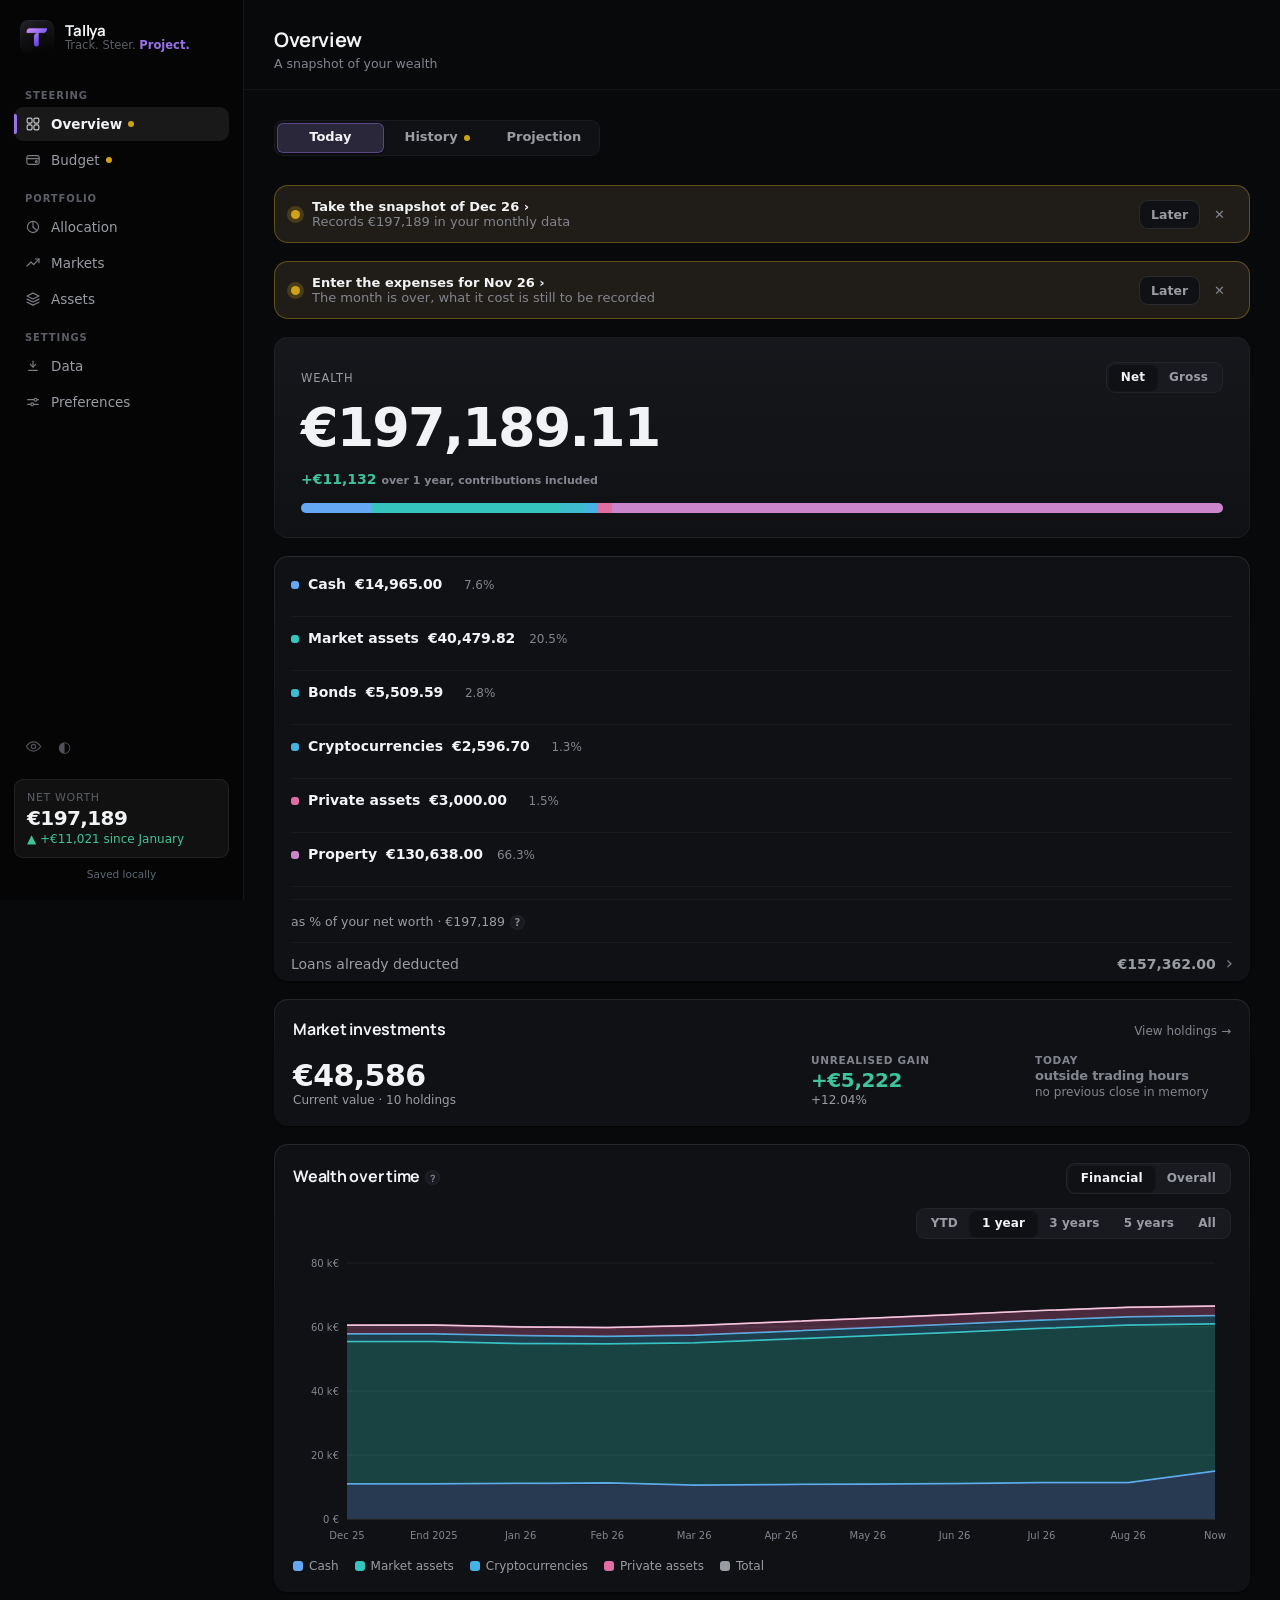
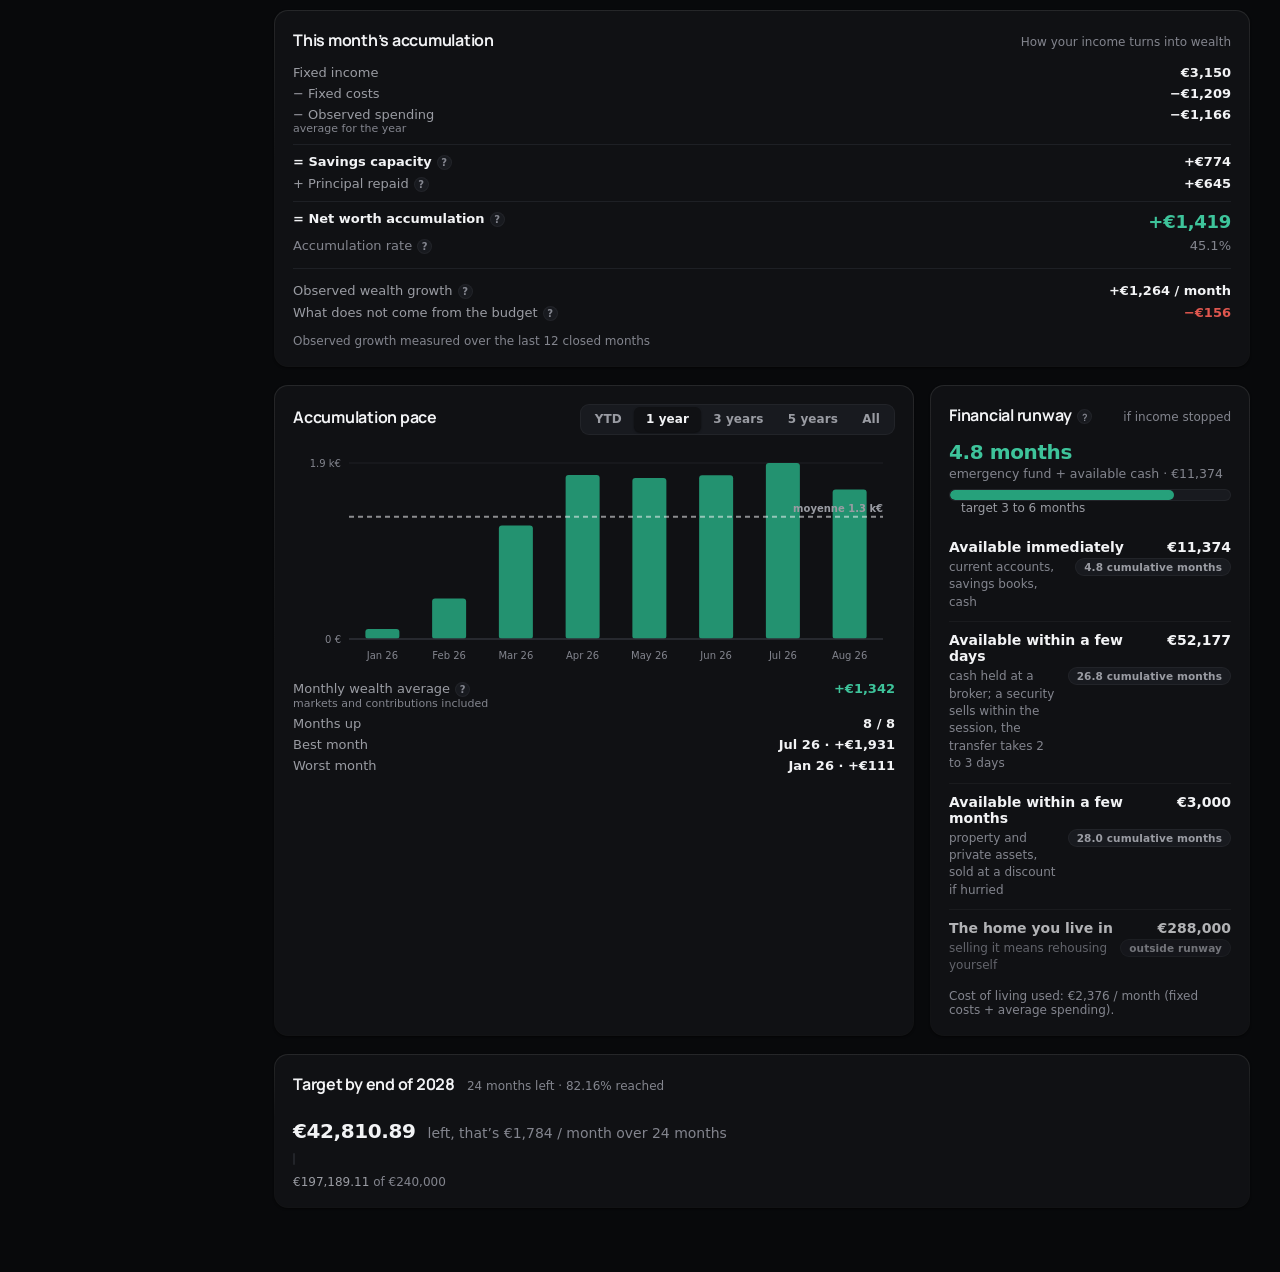
==== index.html @ 874cbebc "An investment page asked the same question twice TWO CARDS FOR ONE SUBJECT. On a shareholding accoun" ====
<!DOCTYPE html>
<html lang="en" data-theme="dark">
<head>
<meta charset="utf-8">
<!-- Pas de `user-scalable=no` : le zoom qui gene sur iOS est le recadrage
     automatique d'un champ sous 16px, qui ne se defait jamais. Il se corrige
     dans la feuille de style. Un pincement volontaire, lui, se defait en
     pincant : l'interdire est l'anti-motif que Safari refuse depuis iOS 10. -->
<meta name="viewport" content="width=device-width, initial-scale=1, viewport-fit=cover">
<meta name="format-detection" content="telephone=no,date=no,address=no">
<title>Tallya</title>
<!-- La description que Google affiche sous le lien. `og:description` ne lui
     suffit pas : les reseaux sociaux lisent l'une, un moteur lit l'autre, et
     sans celle-ci il compose l'extrait avec ce qu'il trouve dans la page — sur
     une application rendue en JavaScript, il ne trouve presque rien. -->
<meta name="description" content="Tallya, a personal wealth dashboard by Pierre-Louis FETET: accounts, markets, allocation, budget and projection. Zero dependencies, no build step, 750+ tests.">
<meta name="author" content="Pierre-Louis FETET">
<meta name="google-site-verification" content="rctWphw3ZS93KFxrhuKJHalCdEqOY7g8SmfAVgTsvcM" />
<script type="application/ld+json">
{
  "@context": "https://schema.org",
  "@type": "SoftwareApplication",
  "name": "Tallya",
  "applicationCategory": "FinanceApplication",
  "operatingSystem": "Web",
  "url": "https://tallya-demo.pages.dev/",
  "description": "A personal wealth dashboard: accounts, markets, allocation, budget and projection.",
  "license": "https://www.gnu.org/licenses/agpl-3.0.html",
  "author": {
    "@type": "Person",
    "name": "Pierre-Louis FETET",
    "url": "https://github.com/pierrelouis-fetet"
  },
  "offers": { "@type": "Offer", "price": "0", "priceCurrency": "EUR" }
}
</script>
<meta property="og:type" content="website">
<meta property="og:title" content="Tallya, a personal wealth dashboard">
<meta property="og:description" content="Accounts, markets, allocation, budget, projection. Zero dependencies, no build step, 750+ tests. Live demo with fictional data.">
<meta property="og:url" content="https://tallya-demo.pages.dev/">
<meta property="og:image" content="https://tallya-demo.pages.dev/docs/desktop-overview.png">
<meta name="twitter:card" content="summary_large_image">
<meta name="mobile-web-app-capable" content="yes">
<meta name="apple-mobile-web-app-capable" content="yes">
<meta name="apple-mobile-web-app-status-bar-style" content="black-translucent">
<meta name="apple-mobile-web-app-title" content="Tallya">
<meta name="theme-color" media="(prefers-color-scheme: light)" content="#f7f9fb">
<meta name="theme-color" media="(prefers-color-scheme: dark)" content="#0e1116">
<meta name="theme-color" content="#0e1116">
<link rel="manifest" href="/manifest.webmanifest">
<link rel="apple-touch-icon" href="/apple-touch-icon.png?v=2026-09-18b-demo">
<!-- Prechargement de la police des titres : sans lui, le navigateur ne la
     decouvre qu'apres analyse de styles.css et le nom bascule sous les yeux.
     `crossorigin` est obligatoire meme en meme origine — une police se
     recupere toujours en mode CORS. Aucune balise de version ici : cet URL
     doit coincider a l'octet pres avec l'url() de l'@font-face, sinon le
     fichier est telecharge deux fois. -->
<link rel="preload" href="assets/manrope-latin.woff2" as="font" type="font/woff2" crossorigin>
<link rel="stylesheet" href="assets/styles.css?v=2026-09-18b-demo">
<link rel="icon" href="/icon-192.png?v=2026-09-18b-demo" type="image/png">
</head>
<body>

<div class="lancement" id="lancement" aria-hidden="true">
  <div class="lancement-marque">
    <img src="/icon-192.png?v=2026-09-18b-demo" alt="" width="72" height="72">
    <span>Tallya</span>

    <em class="lancement-slogan"><span data-i18n="Suivre. Arbitrer.">Track. Steer.</span> <b data-i18n="Projeter.">Project.</b></em>
  </div>
</div>

<aside class="sidebar">
  <button class="burger" id="burger" type="button" aria-label="Ouvrir le menu"
          aria-expanded="false" aria-controls="nav"><span></span></button>

  <button class="retour" id="btnRetour" type="button" hidden aria-label="Retour">
    <svg viewBox="0 0 24 24" aria-hidden="true"><polyline points="14.5,5.5 8,12 14.5,18.5"/></svg>
  </button>

  <a class="brand" href="#/overview" title="Retour à la vue d'ensemble">
    <img class="brand-mark" src="/icon-192.png?v=2026-09-18b-demo" alt="" width="34" height="34">
    <div class="brand-text">
      <strong>Tallya</strong>
      
      <span class="brand-sous"><span data-i18n="Suivre. Arbitrer.">Track. Steer.</span> <b data-i18n="Projeter.">Project.</b></span>
      <span class="brand-vue" id="brandView"></span>
    </div>
  </a>

  <div class="entete-actions">
    
    <button class="btn-rond btn-oeil-entete" id="btnMasqueEntete" type="button"
            data-action="toggle-masque" aria-pressed="false"
            aria-label="Masquer les montants" title="Masquer les montants (touche h)">
      <svg viewBox="0 0 24 24" aria-hidden="true" focusable="false">
        <path class="o-contour" d="M1.9 12S5.9 5.6 12 5.6 22.1 12 22.1 12 18.1 18.4 12 18.4 1.9 12 1.9 12Z"/>
        <circle class="o-pupille" cx="12" cy="12" r="3"/>
        <line class="o-barre" x1="4.5" y1="19.5" x2="19.5" y2="4.5"/>
      </svg>
    </button>
    <button class="btn-rond" id="btnCloche" type="button" data-action="notifications"
            aria-label="Ce qui demande ton attention">
      <svg viewBox="0 0 24 24" aria-hidden="true"><path d="M12 4.2a5.4 5.4 0 0 0-5.4 5.4c0 4-1.6 5.2-1.6 5.2h14s-1.6-1.2-1.6-5.2A5.4 5.4 0 0 0 12 4.2Z"/><path d="M10.2 18.1a2 2 0 0 0 3.6 0"/></svg>
      <i class="pastille-ronde" id="pastilleCloche" hidden></i>
    </button>
    <button class="btn-rond" id="btnProfil" type="button" aria-expanded="false" aria-controls="nav"
            aria-label="Ouvrir le menu">
      <svg viewBox="0 0 24 24" aria-hidden="true"><circle cx="12" cy="9.2" r="3.4"/><path d="M5.4 19.2a6.8 6.8 0 0 1 13.2 0"/></svg>
    </button>

    <!-- Le panneau des notifications vit ici et non dans `#view`, qui se reecrit a
     chaque rendu : il serait ferme par le premier changement de page. -->
    <div class="popover-notifs" id="panneauNotifs" hidden role="dialog"
         aria-label="Ce qui demande ton attention"></div>
  </div>

  <nav class="nav" id="nav">
    
    <div class="nav-tete">
      <img class="brand-mark" src="/icon-192.png?v=2026-09-18b-demo" alt="" width="38" height="38">
      <div class="nav-tete-txt">
        <span class="sb-label" data-i18n="nav.networth">Net worth</span>
        <strong id="navNetWorth" class="val-masquable" role="button" tabindex="0"
                data-action="toggle-masque" title="Masquer les montants"></strong>
        <span class="sb-delta" id="navDelta"></span>
      </div>
    </div>

    
    <span class="nav-groupe" data-i18n="nav.group.tracking">Steering</span>
    <a href="#/overview"   data-view="overview"><svg class="ic" viewBox="0 0 24 24" aria-hidden="true"><rect x="3.2" y="3.2" width="7.4" height="7.4" rx="2"/><rect x="13.4" y="3.2" width="7.4" height="7.4" rx="2"/><rect x="3.2" y="13.4" width="7.4" height="7.4" rx="2"/><rect x="13.4" y="13.4" width="7.4" height="7.4" rx="2"/></svg><span data-i18n="nav.overview">Overview</span><span class="badge" id="badgeOverview" hidden>✎</span></a>
    <a href="#/budget"     data-view="budget"><svg class="ic" viewBox="0 0 24 24" aria-hidden="true"><rect x="2.8" y="5.5" width="18.4" height="13" rx="2.6"/><path d="M2.8 10h18.4"/><circle cx="17" cy="14.2" r="1.4"/></svg><span data-i18n="nav.budget">Budget</span><span class="badge" id="badgeBudget" hidden>✎</span></a>

    
    <span class="nav-groupe" data-i18n="nav.group.portfolio">Portfolio</span>
    <a href="#/allocation" data-view="allocation"><svg class="ic" viewBox="0 0 24 24" aria-hidden="true"><circle cx="12" cy="12" r="8.4"/><path d="M12 12V3.6"/><path d="M12 12l6.2 5.6"/></svg><span data-i18n="nav.allocation">Allocation</span></a>
    <a href="#/positions"  data-view="positions"><svg class="ic" viewBox="0 0 24 24" aria-hidden="true"><polyline points="3,16.5 9,10.5 13,14.5 21,6"/><polyline points="15.5,6 21,6 21,11.5"/></svg><span data-i18n="nav.positions">Markets</span></a>
    <a href="#/accounts"   data-view="accounts"><svg class="ic" viewBox="0 0 24 24" aria-hidden="true"><path d="M12 3.2 21 7.6l-9 4.4-9-4.4Z"/><path d="M3 12.2l9 4.4 9-4.4"/><path d="M3 16.8l9 4.4 9-4.4"/></svg><span data-i18n="nav.accounts">Assets</span></a>

    <span class="nav-groupe" data-i18n="nav.group.settings">Settings</span>
    <a href="#/data"       data-view="data"><svg class="ic" viewBox="0 0 24 24" aria-hidden="true"><path d="M12 4.5v9"/><polyline points="8,9.5 12,13.5 16,9.5"/><path d="M5.5 18.5h13"/></svg><span data-i18n="nav.data">Data</span></a>
    <a href="#/settings"   data-view="settings"><svg class="ic" viewBox="0 0 24 24" aria-hidden="true"><path d="M4 8.5h9.2"/><path d="M18.4 8.5H20"/><circle cx="15.8" cy="8.5" r="2.1"/><path d="M4 15.5h4.2"/><path d="M13.4 15.5H20"/><circle cx="10.8" cy="15.5" r="2.1"/></svg><span data-i18n="nav.settings">Preferences</span></a>

    <div class="nav-outils">
      <button class="btn-oeil" id="btnMasque" type="button" data-action="toggle-masque"
              title="Masquer les montants" aria-pressed="false" aria-label="Masquer les montants">
        <svg viewBox="0 0 24 24" aria-hidden="true" focusable="false">
          <path class="o-contour" d="M1.9 12S5.9 5.6 12 5.6 22.1 12 22.1 12 18.1 18.4 12 18.4 1.9 12 1.9 12Z"/>
          <circle class="o-pupille" cx="12" cy="12" r="3"/>
          <line class="o-barre" x1="4.5" y1="19.5" x2="19.5" y2="4.5"/>
        </svg>
      </button>
      <button class="btn-oeil" id="themeToggle" type="button" title="Basculer clair / sombre"
              aria-label="Basculer le thème clair ou sombre"><span class="ic">◐</span></button>
    </div>
  </nav>

  <div class="sidebar-foot">
    <div class="sb-net">
      <span class="sb-label" data-i18n="nav.networth">Net worth</span>
      <strong id="sbNetWorth" class="val-masquable" role="button" tabindex="0"
              data-action="toggle-masque" title="Masquer les montants (touche h)"></strong>
      <span class="sb-delta" id="sbDelta"></span>
    </div>
    <span class="saved" id="savedFlag" data-i18n="Sauvegardé localement">Saved locally</span>
  </div>
</aside>

<main class="main">
  <header class="topbar">
    <div>
      <h1 id="viewTitle">Aperçu</h1>
      <p class="sub" id="viewSub">Photo instantanée de ton patrimoine</p>
    </div>
  </header>

  <div id="view" class="view"></div>
</main>

<div class="nav-backdrop" id="navBackdrop" hidden></div>

<nav class="tabbar" id="tabbar" aria-label="Navigation principale">
  <a href="#/overview" data-view="overview">
    <svg viewBox="0 0 24 24" aria-hidden="true"><rect x="3.2" y="3.2" width="7.4" height="7.4" rx="2"/><rect x="13.4" y="3.2" width="7.4" height="7.4" rx="2"/><rect x="3.2" y="13.4" width="7.4" height="7.4" rx="2"/><rect x="13.4" y="13.4" width="7.4" height="7.4" rx="2"/></svg>
    <span data-i18n="Aperçu">Overview</span>
    <i class="tab-pastille" id="tabBadgeOverview" hidden></i>
  </a>
  <a href="#/budget" data-view="budget">
    <svg viewBox="0 0 24 24" aria-hidden="true"><rect x="2.8" y="5.5" width="18.4" height="13" rx="2.6"/><path d="M2.8 10h18.4"/><circle cx="17" cy="14.2" r="1.4"/></svg>
    <span data-i18n="nav.budget">Budget</span>
    <i class="tab-pastille" id="tabBadgeBudget" hidden></i>
  </a>
  <a href="#/allocation" data-view="allocation">
    <svg viewBox="0 0 24 24" aria-hidden="true"><circle cx="12" cy="12" r="8.4"/><path d="M12 12V3.6"/><path d="M12 12l6.2 5.6"/></svg>
    <span data-i18n="nav.allocation">Allocation</span>
  </a>
  <a href="#/positions" data-view="positions">
    <svg viewBox="0 0 24 24" aria-hidden="true"><polyline points="3,16.5 9,10.5 13,14.5 21,6"/><polyline points="15.5,6 21,6 21,11.5"/></svg>
    <span data-i18n="nav.positions">Markets</span>
  </a>
  
  <a href="#/accounts" data-view="accounts">
    <svg viewBox="0 0 24 24" aria-hidden="true"><path d="M12 3.2 21 7.6l-9 4.4-9-4.4Z"/><path d="M3 12.2l9 4.4 9-4.4"/><path d="M3 16.8l9 4.4 9-4.4"/></svg>
    <span data-i18n="nav.accounts">Assets</span>
  </a>
</nav>

<div class="modal" id="modal" hidden role="dialog" aria-modal="true" aria-labelledby="modalTitle">
  <div class="modal-panel">
    <header class="modal-head">
      <div>
        <h2 id="modalTitle"></h2>
        <p class="modal-sub" id="modalSub"></p>
      </div>
      <button class="btn icon" id="modalClose" type="button" aria-label="Fermer">✕</button>
    </header>
    <div class="modal-body" id="modalBody"></div>
    <footer class="modal-foot" id="modalFoot"></footer>
  </div>
</div>
<div class="modal" id="confirm" hidden role="alertdialog" aria-modal="true" aria-labelledby="confirmTitle">
  <div class="modal-panel confirm-panel">
    <header class="modal-head"><h2 id="confirmTitle"></h2></header>
    <div class="modal-body"><p id="confirmMsg"></p></div>
    <footer class="modal-foot">
      <button class="btn ghost" id="confirmNo" type="button">Annuler</button>
      <button class="btn" id="confirmYes" type="button">Confirmer</button>
    </footer>
  </div>
</div>

<div class="toast" id="toast" hidden></div>

<script src="assets/i18n.js?v=2026-09-18b-demo"></script>
<script src="assets/seed-budget.js?v=2026-09-18b-demo"></script>
<script src="assets/seed.js?v=2026-09-18b-demo"></script>
<script src="assets/store.js?v=2026-09-18b-demo"></script>
<script src="assets/charts.js?v=2026-09-18b-demo"></script>
<script src="assets/xlsx.js?v=2026-09-18b-demo"></script>
<script src="assets/quotes.js?v=2026-09-18b-demo"></script>
<script src="assets/cloudsync.js?v=2026-09-18b-demo"></script>
<script src="assets/app.js?v=2026-09-18b-demo"></script>
</body>
</html>
---- assets/styles.css ----
/* ---------------------------------------------------------------
   Manrope, et elle seule pour les titres.

   Une police d'affichage donne un visage a l'application la ou on la
   regarde longtemps : le titre de page, le titre d'une carte, le nom
   sur l'ecran de lancement. Elle ne descend jamais sur les chiffres.
   Ce n'est pas une preference : toute la feuille repose sur
   `tabular-nums` pour que les colonnes de montants s'alignent, et une
   police d'affichage qui n'embarque pas de chiffres tabulaires ferait
   danser la largeur d'un total a chaque frappe. Les montants gardent
   donc la police du systeme, declaree sur `body`.

   Auto-hebergee, sous-ensemble latin, 24,3 Ko. Le fichier vient de
   Google Fonts mais n'est pas servi par lui : un `@import` vers
   fonts.googleapis.com annoncerait chaque visite du tableau de bord a
   un tiers, et l'application est fermee par defaut.

   Le sous-ensemble latin porte U+0000-00FF (tous les accents francais
   et les guillemets obliques), U+2000-206F (l'apostrophe typographique)
   et U+20AC (l'euro). Un glyphe absent, comme le ⤒ des releves, tombe
   sur la police du systeme, caractere par caractere : rien ne casse.

   Aucun `?v=` sur ce fichier, volontairement. Le lien de prechargement
   d'`index.html` et l'`url()` ci-dessous doivent coincider a l'octet
   pres, sinon le navigateur telecharge la police deux fois. Une police
   ne change pas : le jour ou elle changerait, elle changerait de nom.
   --------------------------------------------------------------- */
@font-face {
  font-family: 'Manrope';
  font-style: normal;
  font-weight: 500 800;
  /* `swap` et non `optional` : avec le prechargement, la police est la
     avant le premier rendu dans la quasi-totalite des cas. `optional`
     laisserait le navigateur l'ignorer purement et simplement sur une
     connexion lente, et le titre resterait en police systeme toute la
     session — une identite qui n'apparait qu'une fois sur deux n'en
     est pas une. */
  font-display: swap;
  src: url(manrope-latin.woff2) format('woff2');
  unicode-range: U+0000-00FF, U+0131, U+0152-0153, U+02BB-02BC, U+02C6,
                 U+02DA, U+02DC, U+0304, U+0308, U+0329, U+2000-206F,
                 U+20AC, U+2122, U+2191, U+2193, U+2212, U+2215, U+FEFF,
                 U+FFFD;
}

:root {
  color-scheme: light;
  --surface-1: #ffffff;
  --surface-2: #f1f4f8;
  --page: #f7f9fb;
  --sidebar: #ffffff;
  --sidebar-ink: #0d1117;
  --sidebar-muted: #55606e;
  --sidebar-faible: #8a94a3;
  --sidebar-hover: rgba(13, 17, 23, .05);
  --sidebar-active: rgba(13, 17, 23, .08);
  --sidebar-border: rgba(13, 17, 23, .10);
  --text-primary: #0d1117;
  --text-secondary: #4d5866;
  /* Le troisieme gris porte le texte le plus petit de l'application : intitules
     de colonnes a 11 px, bulles d'aide a 12, etiquettes de tuiles a 10,5. Il
     doit donc franchir 4,5:1 sur les trois fonds, et non seulement sur la page.
     #7b8794 donnait 3,66:1 sur une carte blanche et 3,32 sur `--surface-2` :
     sous le seuil la ou les caracteres sont les plus fins. #66707d rend 5,03,
     4,76 et 4,56, et garde un ecart net avec `--text-secondary`, a 7,23. */
  --muted: #66707d;
  --grid: #e4e9ef;
  --axis: #c3ccd6;
  --border: rgba(13, 17, 23, .09);
  --border-strong: rgba(13, 17, 23, .18);

  --series-1: #2173c6;
  --series-2: #048681;
  --series-3: #b8417e;
  --series-4: #9a539d;
  --series-5: #017ca7;
  --series-6: #818643;
  --series-7: #028293;
  --series-8: #55873b;
  --series-9: #505ea8;
  --series-10: #4a6d8c;
  --series-11: #5f8722;
  --series-12: #6b6976;

  --good: #0a8f5f;
  --good-text: #06724c;
  --warning: #b07d00;
  /* L'orange sert de texte, et pas seulement d'aplat : les ecarts au budget
     s'ecrivent avec, a 12 et 13 px. #c25f2b ne rendait que 4,23:1 sur blanc et
     3,83 sur `--surface-2`, sous le seuil aux deux endroits ou il s'affiche.
     #ab5022 rend 5,38, 5,10 et 4,88, et reste un orange : il ne glisse pas vers
     le rouge, qui a son propre sens dans cette application. */
  --serious: #ab5022;
  --critical: #cf3a3a;

  /* La zone de gestes du telephone, nommee une fois et declaree ici, hors de
     toute requete media : une variable definie sous un point de rupture ne
     vaudrait rien pour les regles qui vivent sous un autre.

     C'est `env(safe-area-inset-bottom)` : 34 px sur un iPhone a barre de gestes,
     zero partout ailleurs. Passer par une variable plutot que d'appeler `env()`
     a chaque endroit sert a la verifier. `env()` ne se simule pas dans un
     navigateur de bureau ; une variable se force le temps d'un controle, et la
     geometrie de l'iPhone devient mesurable sans iPhone. */
  --zone-geste: env(safe-area-inset-bottom, 0px);

  /* Les deux bandes qui restent en place quand on defile, sur telephone : la
     barre du haut, puis les sous-onglets quand la page en a.

     Un collant qui se pose sous un autre a besoin de connaitre sa hauteur. Elle
     ne se devine pas, donc elle se declare : `--h-sous-onglets` commande la
     hauteur de la barre autant que le decalage du bandeau, et les deux ne
     peuvent plus se desaccorder. */
  --h-barre-dessin: 54px;
  --h-barre: calc(var(--h-barre-dessin) + env(safe-area-inset-top, 0px));
  --h-sous-onglets: 53px;

  /* Une troisieme variable a vecu ici, `--h-colle`, qui portait la hauteur
     reellement clouee en haut selon que la barre etait la ou retiree. Les collants
     s'y accrochaient par leur `top`. Elle est partie avec ce mecanisme : animer le
     `top` d'un element collant fait recalculer sa contrainte de collage a chaque
     image, et le mouvement accrochait. Le collage est desormais fixe et c'est une
     translation qui deplace ces bandes, donc plus rien a faire varier. */

  /* L'accent de l'interface : le violet du logo. Tout ce qui dit « actif,
     survole, selectionne » le porte — le repere du menu, l'onglet courant, la
     pastille de plage retenue, les anneaux de focus, la selection de texte.

     Il ne rejoint pas les series de donnees, et c'est le point : `--series-1`
     peignait a la fois les liquidites et chaque etat actif de l'application.
     Une couleur qui sert de marque et de classe d'actif ne veut plus rien dire,
     et l'interface entiere prenait l'air d'un gabarit dont l'accent est le bleu
     le plus consensuel qui existe, pendant que la marque etait violette. */
  --accent: #6d3fc4;

  /* Le degrade du budget, defini une fois. La jauge de l'accueil le portait en
     dur dans son CSS pendant que les barres par categorie tiraient sur un
     jaune sans rapport : deux ecrans du meme sujet, deux couleurs. Les deux le
     lisent ici, donc ils ne peuvent plus diverger.

     Une seule declaration suffit pour les deux themes : un `var()` dans une
     variable se resout chez qui l'utilise, donc `--series-1` y prend la teinte
     du theme actif. */
  --degrade-budget: linear-gradient(90deg, var(--series-1), var(--series-3));

  --radius: 14px;        /* cartes, fenetres, tuiles */
  --radius-sm: 9px;      /* boutons, champs, controles */
  --radius-xs: 6px;      /* badges, petites pastilles carrees */
  --radius-pill: 999px;  /* pilules : onglets, jauges, etiquettes rondes */
  /* Trois niveaux d'ombre, et pas un par surface. `--shadow` pose (cartes),
     `--ombre-flottante` detache ce qui survole la page (menus, infobulles,
     panneau de notifications), `--ombre-fenetre` porte ce qui la recouvre
     (fenetres, tiroirs). Avant : six ombres noires ecrites en dur, les memes
     dans les deux themes — un voile a 45 % de noir sous un menu en theme
     clair pese trois fois trop lourd, c'est lui qui faisait « sombre colle
     sur clair ». Chaque theme regle desormais sa densite. */
  --shadow: 0 1px 2px rgba(13, 17, 23, .04);
  --ombre-flottante: 0 8px 24px rgba(13, 17, 23, .10);
  --ombre-fenetre: 0 20px 50px rgba(13, 17, 23, .16);
  --ombre-ovale: 0 -14px 34px rgba(13, 17, 23, .10);
  --fw-chiffre: 650;
  /*    La police du systeme d'abord, Inter ensuite. Inter etait demandee en
   premier. Elle est excellente et elle est aussi la police par defaut de tous
   les gabarits web : c'est le premier signal qui fait dire d'une application
   qu'elle sort d'un modele. Avec `system-ui` en tete, elle porte le caractere
   de l'appareil : SF Pro sur iPhone et Mac, Segoe UI Variable sur Windows,
   Roboto sur Android. C'est ce qui fait qu'une application a l'air
   d'appartenir au telephone plutot qu'au web. Inter reste en repli pour les
   systemes sans police d'interface.*/
  --font: system-ui, -apple-system, "Segoe UI Variable Text", "Segoe UI",
          Roboto, "Inter", ui-sans-serif, sans-serif;
  --font-titre: 'Manrope', var(--font);
  --font-nb: ui-monospace, "SF Mono", "JetBrains Mono", Menlo, Consolas, monospace;
}

:root[data-theme="dark"] {
  color-scheme: dark;
  --surface-1: #101114;
  --surface-2: #181a1f;
  --page: #08090b;
  --sidebar: #050506;
  --sidebar-ink: #f2f3f5;
  --sidebar-muted: #9a9ca3;
  --sidebar-faible: #5c5e66;
  --sidebar-hover: rgba(255, 255, 255, .05);
  --sidebar-active: rgba(255, 255, 255, .08);
  --sidebar-border: rgba(255, 255, 255, .07);
  --text-primary: #f2f3f5;
  --text-secondary: #9a9ca3;
  /* Meme regle qu'en clair, meme faute corrigee : #6a6c74 rendait 3,61:1 sur une
     carte et 3,32 sur `--surface-2`, aux tailles ou les caracteres sont les plus
     fins. #83858e rend 5,13, 5,42 et 4,73, et reste sous `--text-secondary`
     (6,88) : la hierarchie des trois gris tient toujours. */
  --muted: #83858e;
  --grid: #1e2025;
  --axis: #2c2f36;
  --border: rgba(255, 255, 255, .045);
  --border-strong: rgba(255, 255, 255, .11);

  --accent: #9a72e8;

  --series-1:  #65a7f2;   /* liquidités, monétaire      — azur */
  --series-2:  #35c5be;   /* actions, actifs de marché  — turquoise */
  --series-3:  #e06da4;   /* non coté                   — rose */
  --series-4:  #ca85cb;   /* immobilier, immobilier coté — mauve */
  --series-5:  #46b1e3;   /* crypto                     — bleu ciel */
  --series-6:  #b2b867;   /* métaux précieux            — or olive */
  --series-7:  #3fbbd0;   /* obligations                — cyan */
  --series-8:  #8ebe77;   /* multi-actifs               — vert */
  --series-9:  #8d9be2;   /* biens de valeur */
  --series-10: #6b8ca8;
  --series-11: #8fbf5a;
  --series-12: #9c9aa6;   /* et la teinte des classes sans attribution */

  --good: #26a17b;
  --good-text: #3ec49b;
  --warning: #d0a215;
  --serious: #e08048;
  --critical: #e0574f;

  --shadow: 0 1px 2px rgba(0, 0, 0, .5);
  --ombre-flottante: 0 8px 24px rgba(0, 0, 0, .45);
  --ombre-fenetre: 0 24px 60px rgba(0, 0, 0, .5);
  --ombre-ovale: 0 -14px 34px rgba(0, 0, 0, .3);
}

/* ---------------------------------------------------------------
   Le survol vit sous `@media (hover: hover)`, sans exception.

   Le correctif du 5 aout avait pose ce garde-fou sur une seule regle, celle du
   logo, parce qu'un seul symptome avait ete signale. Les soixante-neuf autres
   avaient le meme defaut et l'ont montre a la premiere occasion. Une regle
   ecrite pour un cas s'applique a tous ceux qui lui ressemblent : c'est la
   lecon que ce fichier note deja pour les bandeaux d'etablissement.

   Chaque bloc est enveloppe **sur place**. Cette feuille se joue a l'ordre
   autant qu'a la specificite — voir `.table-serree`, dont la regle doit rester
   apres `.data-view > table` — et regrouper les survols en fin de fichier
   aurait change qui gagne. Une requete media n'ajoute aucune specificite et ne
   deplace rien.

   Un selecteur qui melangeait survol et focus a ete coupe en deux : le clavier
   ne perd pas son indication en meme temps que le doigt.

   Un test l'exige desormais, et il se derive de la feuille : aucune occurrence
   de `:hover` ne peut vivre hors d'un de ces blocs. L'appui tactile, lui, garde
   ses `:active` et ses classes `.tape`, qui eux se levent. */
* { box-sizing: border-box; }

/* Le fond est porte par les deux : sur iPhone, la zone sous la barre
   d'onglets — encoche du bas, ou l'espace laisse par la barre de Safari qui
   se replie — reste parfois hors du canevas peint par `body` seul, et s'y
   affiche en noir.

   `min-height` sur le corps, et non `height`, et c'est un correctif.

   `height: 100%` plafonnait le corps a la hauteur de l'ecran quelle que soit la
   longueur de la page : 900 px pour un document de 2 062. Or le corps est la
   grille qui porte la barre laterale, donc la zone de grille de cette barre
   faisait 900 px, exactement sa propre hauteur. Un element colle n'a de course
   que dans son bloc conteneur : avec zero de marge, `position: sticky` ne
   collait rien du tout, et la barre s'en allait avec la page. Mesure a 1 280 x
   900 : `top` a -800 px pour un defilement de 800, donc pas un pixel de retenue.

   Ce n'est pas un choix qu'on aurait pu defendre. Le pied de cette barre porte
   le patrimoine net en permanence, au point que l'accueil a perdu une carte
   entiere au motif qu'« il est deja ecrit en permanence au pied de la barre
   laterale ». Un chiffre retire ailleurs parce qu'il est toujours la ne peut pas
   s'en aller au premier defilement.

   Le corps peut donc depasser l'ecran, et il ne descend jamais en dessous : le
   fond reste peint d'un bord a l'autre sur une page courte, ce qui etait la
   raison d'etre de cette ligne. La hauteur posee par `gelerFond()` est un style
   en ligne, elle gagne toujours sur celle-ci — le gel d'une fenetre ouverte
   n'est pas touche.

   Le `min-height` vit dans la regle `body` principale, plus bas, et non dans une
   seconde regle posee ici : la feuille en compte deja une seule, et un controle
   cherche « le bloc dont le selecteur est exactement body » pour verifier que
   les montants gardent la police du systeme. Une deuxieme regle du meme nom
   passait devant et lui faisait lire autre chose que ce qu'il croit lire. */
html { height: 100%; }
html, body { background: var(--page); }

/* Garde-fou : rien ne doit pouvoir élargir la fenêtre.
   Un seul élément trop large et le navigateur agrandit le viewport de mise en
   page — 375 px devenaient 446 — puis dézoome pour tout montrer. La barre
   d'onglets, posée en `fixed; bottom: 0`, se calait alors sur ce viewport
   gonflé, donc 97 px sous le bord visible : elle disparaissait en arrivant sur
   Marchés. `clip` plutôt que `hidden` : il ne crée pas de conteneur de
   défilement et ne casse donc pas les en-têtes collants. */
html, body { overflow-x: clip; max-width: 100%; }

/* Le zoom au double-tap, lui, se refuse — et seulement lui.

   `manipulation` vaut `auto` moins le zoom au double-tap. C'est celui qu'on
   declenche sans le vouloir : deux appuis rapproches sur un montant, et la page
   se recadre. Le defilement et le **pincement restent permis**, ce qui est la
   difference entre corriger un accident et confisquer un geste : un pincement se
   defait en pincant, un double-tap laisse sur place.

   Marche partout, iPhone compris, la ou le viewport n'y peut rien. Les regles qui
   posent `pan-x` ou `pan-y` sur un carrousel ou le corps d'une fenetre gagnent
   par specificite, et c'est ce qu'il faut : elles disent quelque chose de plus
   precis sur un geste precis. */
html { touch-action: manipulation; }

body {
  margin: 0;
  font-family: var(--font);
  font-variant-numeric: tabular-nums;
  font-feature-settings: "tnum" 1, "cv05" 1;
  background: var(--page);
  color: var(--text-primary);
  display: grid;
  grid-template-columns: 244px 1fr;
  /* Et non `height: 100%`, qui plafonnait le corps a un ecran : cette grille est
     le bloc conteneur de la barre laterale, et une zone de grille exactement
     aussi haute que la barre ne laisse aucune course a son collage. Voir la note
     en tete de fichier, sous `html { height: 100% }`. */
  min-height: 100%;
  font-size: 14px;
  -webkit-font-smoothing: antialiased;
}

/* La barre latérale ne défile pas avec la page, et elle défile en elle-même.

   Et il n'y a rien à y gagner. Si la barre du haut se retire sur téléphone,
   c'est que la place verticale y est comptée — 54 px sur 812. Ici la barre coûte
   de la largeur, jamais de la hauteur : la cacher ne rendrait pas une ligne de
   contenu.

   Mais la question désigne un vrai défaut, mesuré : dans une fenêtre de 560 px
   de haut, son contenu en fait 655. Le pied dépassait donc de 95 px, et
   `overflow: visible` sur un élément collé le rendait **inatteignable** — ni le
   patrimoine net, ni le témoin de sauvegarde, et aucun défilement ne pouvait les
   ramener. C'est le cas qu'on ne voit jamais en développant sur un grand écran.

   Elle défile donc en elle-même quand elle ne tient pas. `contain` pour que le
   geste ne se propage pas à la page une fois le bas atteint : sinon lire le pied
   de la barre ferait partir le contenu à côté. */
.sidebar {
  background: var(--sidebar);
  color: var(--sidebar-ink);
  display: flex;
  flex-direction: column;
  padding: 20px 14px;
  position: sticky;
  top: 0;
  height: 100vh;
  overflow-y: auto;
  overscroll-behavior: contain;
  border-right: 1px solid var(--sidebar-border);
}

.brand {
  display: flex; gap: 11px; align-items: center; padding: 0 6px 22px;
  text-decoration: none; color: inherit; border-radius: var(--radius-sm);
}
.brand .brand-mark {
  transition: transform .18s cubic-bezier(.34, 1.28, .48, 1),
              box-shadow .18s ease, filter .18s ease;
}
/* Sous `hover: hover` seulement, et c'est un correctif.

   Sur un ecran tactile, `:hover` reste colle apres un appui jusqu'a ce qu'on
   touche ailleurs. Le halo violet restait donc allume sur le T une fois qu'on
   avait ouvert l'accueil — « quand je clique sur le T il reste en
   surbrillance ». Un survol qui ne se leve pas n'est plus un survol, c'est un
   etat.

   L'application connait deja ce garde-fou, pour la croix des notifications :
   une commande qui n'apparait qu'au pointeur n'existe pas sur telephone. Ici
   c'est l'inverse — un retour qui ne part jamais — mais c'est la meme cause et
   le meme remede.

   L'appui, lui, reste : il a une fin, celle du doigt qui se leve. */
@media (hover: hover) {
  .brand:hover .brand-mark {
    transform: translateY(-1px) scale(1.05);
    filter: brightness(1.08);
    box-shadow: 0 0 0 3px color-mix(in oklab, var(--accent) 22%, transparent);
  }
}
/* L'appui, lui, reste — et il doit se voir.

   `:active` fait donc le travail, et il convient mieux : il finit quand le doigt
   se leve, alors qu'un `:hover` tactile attend qu'on touche ailleurs. Le
   mouvement est un enfoncement franc, pas la levee du survol — on appuie sur une
   touche, on ne la survole pas. */
.brand:active .brand-mark,
.brand.tape .brand-mark {
  transform: scale(.93);
  filter: brightness(1.12);
  box-shadow: 0 0 0 4px color-mix(in oklab, var(--accent) 26%, transparent);
  transition-duration: .06s;
}
.brand:focus-visible {
  outline: 2px solid var(--accent); outline-offset: 3px;
}
@media (prefers-reduced-motion: reduce) {
  .brand .brand-mark { transition: none; }
  @media (hover: hover) { .brand:hover .brand-mark { transform: none; } }
  .brand:active .brand-mark,
  .brand.tape .brand-mark { transform: none; }
}
.brand-vue { display: none; }
/* Le rayon suit celui du dessin, mesure sur le fichier source : 204 px de rayon
   sur une tuile de 880, soit 23 %. En pourcentage et non en pixels, parce que la
   meme image sert a 34 px dans la barre laterale et a 38 px dans le tiroir — un
   rayon fixe arrondissait deux fois differemment le meme coin.

   Et sans bordure : la nouvelle icone porte son propre liseré violet. Le
   `1px solid` d'avant existait parce que l'ancienne icone etait un carre plein
   bord a bord, qui avait besoin qu'on lui dessine un cadre. */
.brand-mark {
  width: 34px; height: 34px; border-radius: 23%; flex-shrink: 0; display: block;
  object-fit: cover;
}
.brand-text { display: flex; flex-direction: column; line-height: 1.15; }
.brand-text strong { font-size: 15px; letter-spacing: -.01em; }
.brand-text span { font-size: 11.5px; color: var(--sidebar-faible); }
.brand-sous b { font-weight: 600; color: var(--accent); }

.nav { display: flex; flex-direction: column; gap: 2px; }
.nav-tete { display: none; }
.nav a {
  display: flex; align-items: center; gap: 10px;
  padding: 9px 11px; border-radius: var(--radius-sm);
  color: var(--sidebar-muted); text-decoration: none; font-size: 13.5px; font-weight: 500;
  transition: background .12s, color .12s;
}
.nav a .ic { width: 15px; text-align: center; opacity: .8; font-size: 12px; }
/* Les icones du menu sont des SVG au trait, comme la tabbar : les glyphes
   texte (◈ ◎ ▦) rendaient differemment selon la police du systeme et
   faisaient prototype a cote des vraies icones du bas. Meme classe `ic`,
   pour heriter des regles de largeur et de masquage existantes. */
.nav a svg.ic {
  width: 16px; height: 16px; flex: none;
  fill: none; stroke: currentColor; stroke-width: 1.7;
  stroke-linecap: round; stroke-linejoin: round;
}
.nav a { position: relative; }
@media (hover: hover) { .nav a:hover { background: var(--sidebar-hover); color: var(--sidebar-ink); } }
.nav a.active { background: var(--sidebar-active); color: var(--sidebar-ink); font-weight: 600; }
@media (hover: hover) { .nav a.active:hover { background: var(--sidebar-active); } }
.nav a.active::before {
  content: ''; position: absolute; left: 0; top: 7px; bottom: 7px; width: 2.5px;
  border-radius: 0 2px 2px 0; background: var(--accent);
}

.nav-groupe {
  margin: 14px 0 4px; padding: 0 11px;
  font-size: 10px; font-weight: 700; letter-spacing: .09em; text-transform: uppercase;
  color: var(--sidebar-faible);
}
.nav-groupe:first-child { margin-top: 2px; }

.retour { display: none; }

.entete-actions { display: none; }

/* --- l'étiquette de démonstration ----------------------------------------
   Le mot le plus discret qui dise encore quelque chose : pas de fond plein, pas
   de couleur d'alerte, la taille d'une légende. Elle accompagne le nom de la
   page sans lui disputer la place, et elle tient à toutes les largeurs — une
   démonstration doit s'annoncer aussi sur grand écran.

   `[hidden]` explicite : la règle d'affichage qui suit l'emporterait sinon sur
   l'attribut, et l'étiquette resterait visible hors démonstration. */
.etiquette-demo {
  display: inline-block; flex: none; align-self: center;
  padding: 2px 7px; border-radius: var(--radius-pill);
  font-size: 9.5px; font-weight: 700; letter-spacing: .1em; text-transform: uppercase;
  color: var(--sidebar-faible);
  border: 1px solid var(--sidebar-border);
  background: none;
  white-space: nowrap;
}
.etiquette-demo[hidden] { display: none; }

/* Sur téléphone, le tiroir « Plus » ne montre que ce que la barre du bas ne
   porte pas : deux lignes, qui n'ont pas besoin de trois en-têtes. La classe
   `dans-barre` est posée par `majOnglets()`, d'après la barre elle-même.

   Les titres restent, eux : « Réglages » dit ce qu'est Données, et sans lui
   l'entrée se lirait comme une suite du portefeuille. Seul se retire le titre
   dont toutes les entrées sont parties — `sans-suite`, posée par le même
   parcours. CSS ne sait pas dire « jusqu'au titre suivant » : `~` porte sur
   tous les frères, donc « Pilotage » aurait vu Comptes, trois lignes plus
   bas, et se serait cru encore utile. */
@media (max-width: 900px) {
  #nav a.dans-barre, #nav .nav-groupe.sans-suite { display: none; }
}

.sidebar-foot { margin-top: auto; display: flex; flex-direction: column; gap: 10px; padding-top: 18px; }
.sb-net {
  background: var(--sidebar-hover); border: 1px solid var(--sidebar-border);
  border-radius: var(--radius-sm); padding: 11px 12px; display: flex; flex-direction: column; gap: 2px;
}
/* Rien ne se surligne dans ce bloc.

   Le patrimoine net y restait allume en violet apres un clic, signale deux fois.
   Le nombre portait deja `user-select: none` et un `:focus-visible` — donc ni la
   selection de son propre texte ni le focus a la souris — et le defaut ne se
   reproduit pas dans un navigateur de bureau pilote. Restait une voie : une
   selection commencee ailleurs et tiree jusqu'ici, que `user-select: none` sur le
   seul nombre n'empeche pas de peindre dans tous les moteurs.

   La regle couvre donc le bloc entier et eteint la couleur de surbrillance a
   l'interieur. Aucune perte : ce sont trois lignes d'affichage, pas du texte
   qu'on copie, et le montant est deja masquable au clic. */
.sb-net, .sb-net * { user-select: none; -webkit-user-select: none; }
.sb-net ::selection { background: transparent; }
.sb-net::selection { background: transparent; }

.sb-label { font-size: 11px; color: var(--sidebar-faible); text-transform: uppercase; letter-spacing: .06em; }
.sb-net strong { font-size: 20px; font-weight: 700; letter-spacing: -.03em; color: var(--sidebar-ink); }
.sb-delta { font-size: 12px; color: #7d8896; }
.sb-delta.up { color: var(--good-text); }
.sb-delta.down { color: var(--critical); }
.saved { font-size: 10.5px; color: #5d6875; text-align: center; transition: color .2s; }
.saved.flash { color: var(--good); }
.fiche-note { margin-top: 14px; padding-top: 12px; border-top: 1px solid var(--grid); }
.fiche-note p { margin: 4px 0 0; font-size: 13px; line-height: 1.5; white-space: pre-wrap;
                overflow-wrap: anywhere; }
.fiche-plus { display: block; margin-top: 12px; font-size: 12.5px; }
.saved.ko { color: var(--critical); font-weight: 650; }

.burger, .nav-backdrop, .tabbar { display: none; }

.burger {
  width: 38px; height: 38px; flex-shrink: 0; padding: 0;
  border: 1px solid var(--sidebar-border); border-radius: var(--radius-sm);
  background: var(--sidebar-hover); cursor: pointer;
  place-items: center; position: relative;
}
.burger span, .burger span::before, .burger span::after {
  content: ''; display: block; position: absolute; left: 50%; width: 17px; height: 2px;
  background: var(--sidebar-ink); border-radius: 2px; transform: translateX(-50%);
  transition: transform .18s ease, opacity .18s ease;
}
.burger span { top: 50%; margin-top: -1px; }
.burger span::before { top: -6px; }
.burger span::after  { top: 6px; }
body.nav-open .burger span { background: transparent; }
body.nav-open .burger span::before { transform: translateX(-50%) translateY(6px) rotate(45deg); }
body.nav-open .burger span::after  { transform: translateX(-50%) translateY(-6px) rotate(-45deg); }

.main { min-width: 0; display: flex; flex-direction: column; }

.topbar {
  display: flex; align-items: flex-end; justify-content: space-between; gap: 16px;
  padding: 26px 30px 18px;
  border-bottom: 1px solid var(--border);
  background: var(--page);
  position: sticky; top: 0; z-index: 20;
}
.topbar h1 { margin: 0; font-size: 20px; font-weight: 680; letter-spacing: -.02em; }
.topbar .sub { margin: 3px 0 0; color: var(--muted); font-size: 12.5px; }
.topbar-actions { display: flex; gap: 8px; flex-shrink: 0; align-items: center; }

/* Pied du menu : les reglages d'affichage, a l'ecart des destinations.
   `margin-top: auto` les pousse tout en bas — d'ou le `flex: 1` sur le menu,
   sans quoi la rangee restait collee sous « Preferences ».

   L'alignement se calcule : le retrait des liens du menu moins le rembourrage
   propre du bouton, pour que le bord gauche des icones tombe sur celui du
   texte au-dessus. */
.nav { flex: 1; }
.nav-outils {
  display: flex; gap: 2px; margin-top: auto; padding-top: 16px;
  padding-left: calc(var(--nav-retrait, 11px) - var(--oeil-marge, 6px));
}
.nav-outils .btn-oeil { opacity: .6; }
#themeToggle .ic { font-size: 15px; line-height: 17px; display: block; width: 17px; text-align: center; }

.btn-oeil {
  background: none; border: none; cursor: pointer;
  color: var(--muted); opacity: .45;
  line-height: 0; padding: 6px;
  border-radius: var(--radius-xs); transition: opacity .15s, color .15s, background .15s;
}
@media (hover: hover) { .btn-oeil:hover { opacity: 1; color: var(--text-secondary); background: var(--surface-2); } }
/* L'œil de la barre du haut partage l'état allumé et l'animation de barre, sans
   partager la géométrie : il est rond, comme la cloche et le profil, et
   `.btn-rond` s'en charge. Étendre les sélecteurs existants plutôt que d'en
   recopier trois — une seconde série de règles pour le même dessin aurait
   divergé au premier retouchage. */
:is(.btn-oeil, .btn-oeil-entete)[aria-pressed="true"] { opacity: 1; color: var(--accent); }

.btn-oeil svg {
  width: 17px; height: 17px; display: block;
  fill: none; stroke: currentColor; stroke-width: 1.7;
  stroke-linecap: round; stroke-linejoin: round;
}

svg.oeil-masque {
  width: 1.05em; height: 1.05em; vertical-align: -.15em; display: inline-block;
  fill: none; stroke: currentColor; stroke-width: 1.7;
  stroke-linecap: round; stroke-linejoin: round;
  opacity: .72;
}

:is(.btn-oeil, .btn-oeil-entete) .o-barre {
  stroke-dasharray: 22; stroke-dashoffset: 22;
  transition: stroke-dashoffset .22s ease;
}
:is(.btn-oeil, .btn-oeil-entete)[aria-pressed="true"] .o-barre { stroke-dashoffset: 0; }
:is(.btn-oeil, .btn-oeil-entete)[aria-pressed="true"] .o-pupille { opacity: 0; transition: opacity .15s; }

.barre-etat { display: flex; justify-content: flex-end; margin: -8px 0 -10px; }

.etat-cours {
  display: inline-flex; align-items: center; gap: 7px;
  background: none; border: none; cursor: pointer;
  padding: 6px 9px; border-radius: var(--radius-sm);
  font-size: 12px; font-weight: 500; letter-spacing: .01em;
  color: var(--muted);
  transition: color .15s, background .15s;
}
@media (hover: hover) { .etat-cours:hover:not(:disabled) { color: var(--text-secondary); background: var(--surface-2); } }
.etat-cours:disabled { cursor: default; }

.etat-cours .pt {
  width: 6px; height: 6px; border-radius: 50%; flex: none;
  background: var(--muted);
}
.etat-cours.frais .pt { background: var(--pos, var(--series-2)); }
.etat-cours.tiede .pt { background: var(--warn, #d9a441); }
.etat-cours.hs .pt { background: var(--neg, #d4574e); opacity: .7; }
.etat-cours.encours .pt { animation: pouls 1s ease-in-out infinite; }
@keyframes pouls { 0%, 100% { opacity: 1; } 50% { opacity: .25; } }

.etat-maj { font-size: 13px; line-height: 1; opacity: .45; transition: opacity .15s; }
@media (hover: hover) { .etat-cours:hover .etat-maj { opacity: 1; } }
.etat-cours.tiede .etat-maj, .etat-cours.hs .etat-maj { opacity: .9; }
.etat-cours.encours .etat-maj { animation: tourne .9s linear infinite; opacity: 1; }
@keyframes tourne { to { transform: rotate(360deg); } }
@media (prefers-reduced-motion: reduce) { .etat-cours.encours .etat-maj { animation: none; } }

/* Les champs de saisie portent des nombres bruts : ils ne passent pas par
   le formatage, donc le masque doit les couvrir en CSS. Les points de
   `text-security` gardent la largeur du champ, la valeur reste modifiable. */
body.discret input[type="number"],
body.discret input.acct-nom + input,
body.discret .acct-val {
  -webkit-text-security: disc; text-security: disc;
  color: var(--muted);
}

/* Le contenu s'arrete de grandir, la page continue de se centrer.

   Sur un ecran de 2 000 px, la colonne de contenu en faisait 1 750, et une
   courbe de patrimoine a douze points s'y etirait sur toute la largeur : des
   pixels depenses a eloigner les reperes les uns des autres, pas a montrer
   davantage. Les cartes a deux colonnes devenaient deux bandes, et l'oeil
   parcourait 1 700 px pour aller d'un intitule a son montant.

   1 480 px : de quoi tenir une grille a trois colonnes confortable — le seuil
   au-dela duquel `g-3` cesse de gagner quelque chose — sans imposer de marge
   sur les 1 440 et 1 512 px courants. En dessous, `margin: 0 auto` ne fait
   rien ; au-dela, il centre. */
.view {
  padding: 22px 30px 64px; display: flex; flex-direction: column; gap: 18px;
  max-width: 1480px; margin: 0 auto; width: 100%;
}

/* Les titres portent Manrope. La regle vise les elements, pas une liste de
   classes : `.topbar h1`, `.card-head h2`, `.modal-head h2`, `.acct-head h3`
   auraient fait quatre selecteurs a tenir a jour, et le titre ajoute demain
   serait reste en police systeme sans que rien ne le signale. Un titre est
   un titre parce qu'il est un `h`, pas parce qu'on a pense a l'inscrire.

   Les deux ecritures du nom s'ajoutent explicitement — c'est meme la raison
   d'etre de cette police. L'ecran de lancement le pose en grand une seconde ;
   la barre laterale le porte en permanence, et c'est celui-la qu'on voit. Les
   deux, ou aucun : une marque qui change de police d'un ecran a l'autre n'en
   est plus une.

   Rien d'autre. Aucun de ces elements ne porte de montant — verifie : les
   seules valeurs interpolees dans un titre sont un millesime (« Objectif a
   fin 2026 ») et un rang (« Allocation 2 »), qui ne s'alignent en colonne
   nulle part. Le jour ou un titre afficherait un total, il faudrait le
   sortir d'ici ou verifier que Manrope porte bien `tnum`. */
h1, h2, h3,
.lancement-marque span,
.brand-text strong {
  font-family: var(--font-titre);
}

.t-value, .hero-value, .acct-value, .jour-eur, .dep-somme,
td, th, .sb-net strong {
  font-variant-numeric: tabular-nums;
}
.t-value { letter-spacing: -.02em; }

/* Safari iOS peint le texte des <button> en bleu, comme un lien, et le fait
   par `-webkit-text-fill-color` — qui l'emporte sur `color`. Depuis que les
   tuiles et les cartes sont cliquables, tous les montants qu'elles portent
   virraient au bleu sur iPhone, alors qu'ils restaient normaux ailleurs.
   On rend donc la couleur du remplissage a `color`, et on coupe l'habillage
   natif que Safari applique par-dessus notre propre style. */
button, [role="button"] {
  -webkit-text-fill-color: currentColor;
  -webkit-appearance: none; appearance: none;
  -webkit-tap-highlight-color: transparent;
}

/* Ceinture et bretelles avec le `format-detection` de l'en-tete : si Safari
   enveloppe malgre tout un montant dans un lien telephonique, celui-ci ne
   doit pas se distinguer du texte autour. */
a[href^="tel:"], a[x-apple-data-detectors] {
  color: inherit !important; -webkit-text-fill-color: currentColor !important;
  text-decoration: none !important; font: inherit !important;
  pointer-events: none;
}

.btn {
  font: inherit; font-size: 13px; font-weight: 550;
  padding: 8px 14px; border-radius: var(--radius-sm);
  border: 1px solid transparent; background: var(--text-primary); color: var(--page);
  cursor: pointer; transition: opacity .12s, background .12s;
  text-decoration: none; display: inline-flex; align-items: center; justify-content: center;
}
@media (hover: hover) { .btn:hover { opacity: .85; } }
/* Le meme anneau que les vingt-cinq autres composants focalisables de
   l'application. Sans lui, le bouton s'en remettait a l'anneau par defaut du
   navigateur : la moitie de l'interface disait « tu es ici » en violet, l'autre
   moitie dans le dialecte du systeme, et un bouton plein clair sur fond clair
   n'y montrait presque rien. `outline-offset` positif : l'anneau se pose autour
   du bouton, pas dedans, ou il rognerait le libelle. */
.btn:focus-visible { outline: 2px solid var(--accent); outline-offset: 2px; }
.btn.ghost { background: var(--surface-1); color: var(--text-primary); border-color: var(--border-strong); }
@media (hover: hover) { .btn.ghost:hover { background: var(--surface-2); opacity: 1; } }
.btn.sm { padding: 6px 11px; font-size: 12.5px; }
/* Pleine largeur, pour l'action principale d'une fenetre. Le bouton de photo du
   jour etait un `sm ghost` pose au-dessus de douze champs a remplir : discret
   devant une grille, il se lisait comme une option alors qu'il fait tout le
   travail. Une action qui remplace douze gestes doit occuper la largeur des
   douze. */
.btn.pleine { display: block; width: 100%; padding: 11px 14px; font-size: 13.5px; }
.btn.danger { background: color-mix(in oklab, var(--critical) 90%, #000); color: #fff; }
.btn.icon { padding: 4px 8px; background: transparent; color: var(--muted); border-color: transparent; font-size: 14px; }
@media (hover: hover) { .btn.icon:hover { color: var(--critical); background: var(--surface-2); } }
/* La cible du doigt, plus grande que le dessin. Un bouton-icone mesurait 22 a
   29 px selon l'endroit, quand le minimum tenable au doigt est 24 : sous cette
   taille, on atteint son voisin une fois sur trois. L'agrandir pour de vrai
   ferait un aplat la ou il faut un signe discret — le seul moyen d'avoir les
   deux est de separer la boite cliquable du dessin.

   `inset` negatif plutot qu'un remplissage : le remplissage pousserait les
   voisins et deplacerait la rangee entiere. Le pseudo-element, lui, ne prend
   aucune place dans le flux. Il faut un `position: relative` sur le bouton, et
   surtout pas de fond : c'est une surface a viser, pas a voir. */
.btn.icon { position: relative; }
/* Six pixels, et pas huit, y compris pour les `xs` de 22 px : a huit, la croix
   de la carte de rappel mordait de deux pixels sur le bord de « Plus tard », son
   voisin a six pixels d'ecart. Une cible etendue ne doit jamais empieter sur une
   autre — et surtout pas quand c'est l'action destructive qui gagne du terrain
   sur celle qui ne fait que reporter. Six suffisent : 34 px pour le plus petit
   des boutons-icones, contre 24 demandes. */
.btn.icon::after { content: ''; position: absolute; inset: -6px; }
.btn.icon:is([data-action^="del-"], [data-action^="supprimer"], [data-action^="retirer"]) {
  color: color-mix(in oklab, var(--critical) 72%, var(--muted));
}
@media (hover: hover) { .btn.icon:is([data-action^="del-"], [data-action^="supprimer"], [data-action^="retirer"]):hover {
  color: #fff; background: color-mix(in oklab, var(--critical) 90%, #000);
} }

.champ-vider {
  position: fixed; z-index: 60;
  width: 20px; height: 20px; padding: 0;
  display: grid; place-items: center;
  font: inherit; font-size: 15px; line-height: 1;
  border: none; border-radius: 50%; cursor: pointer;
  background: var(--surface-2); color: var(--text-secondary);
  box-shadow: 0 0 0 1px var(--border-strong);
}
@media (hover: hover) { .champ-vider:hover { color: var(--critical); box-shadow: 0 0 0 1px var(--critical); } }
input.champ-vidable::-webkit-outer-spin-button,
input.champ-vidable::-webkit-inner-spin-button { -webkit-appearance: none; margin: 0; }
input.champ-vidable[type="number"] { -moz-appearance: textfield; }

input, select, textarea {
  font: inherit; font-size: 13px; color: var(--text-primary);
  background: var(--surface-1); border: 1px solid var(--border-strong);
  border-radius: var(--radius-sm); padding: 7px 9px; width: 100%;
}
input:focus, select:focus, textarea:focus { outline: 2px solid var(--accent); outline-offset: -1px; }
input[type=number] { text-align: right; font-variant-numeric: tabular-nums; }
/* Le premier `textarea` de l'application. Deux endroits en avaient besoin : une
   adresse et la note d'un mois, deux textes qu'une ligne coupait en plein
   milieu — l'adresse du fixture demande 359 px pour 311 disponibles, et rien ne
   disait qu'il en manquait.

   `resize: vertical` et non `both` : elargir un champ au-dela de sa carte le
   ferait deborder d'une mise en page qui ne l'attend pas. La hauteur, elle, se
   regle sans rien casser. */
textarea { resize: vertical; line-height: 1.45; }

/* `hidden` doit primer : une règle de classe comme `.field { display: flex }`
   l'emporte sinon sur le `display: none` du navigateur, et l'élément reste
   visible alors que le code le croit masqué. */
[hidden] { display: none !important; }

.field { display: flex; flex-direction: column; gap: 5px; }
.field label { font-size: 11.5px; color: var(--text-secondary); font-weight: 550; }
.valeur-figee {
  margin: 0; align-self: start; padding: 7px 0;
  font-size: 13px; color: var(--text-secondary); font-style: italic;
}

/*      Un menu deroulant sait deja quelle largeur il lui faut : celle de sa
        plus longue option. C'est `.field`, colonne flex, qui l'etirait de
        force sur toute la carte — d'ou « 1 000 € » dans une boite de 320 px.
        On lui rend sa largeur naturelle. Un menu de montants se serre, un
        menu de noms de comptes reste large, sans qu'on ait a les distinguer.
        Le plafond reste, pour l'option a rallonge — celui d'un texte libre, et
        non 20 em : « Oui, chercher les cours automatiquement » demande 21,3 em
        et « Automatique (place de reference du titre) » 22,5, donc les deux se
        coupaient au milieu d'un mot. Un menu natif tronque sans rien dire ;
        `text-overflow` ajoute l'ellipse quand le conteneur, lui, se resserre.

        `min(28em, 100%)` et non 28 em seuls : un menu prend la largeur de sa
        plus longue option sans regarder ou il est pose, et 28 em valent 364 px
        quand la carte n'en offre que 311 a 375 px. Il sortait alors de l'ecran,
        ou les pixels au-dela du bord sont perdus. */
.field select {
  width: auto; align-self: start;
  max-width: min(28em, 100%); text-overflow: ellipsis;
}
/* Un menu se dimensionne sur ce qu'il montre, pas sur sa plus longue option.

   C'est le principe ; la mise en oeuvre demande deux regles parce qu'aucune ne
   suffit seule. `width: auto` prend la largeur de la plus longue option, et une
   liste de quarante-quatre places de cotation etale donc son menu sur 292 px pour
   afficher « Automatique », onze caracteres. A l'inverse, un plafond serre pour
   tout le monde couperait « Oui, chercher les cours automatiquement », qui est la
   valeur choisie et non une option lointaine. Le CSS ne connait pas l'option
   selectionnee : il ne peut pas trancher entre ces deux cas.

   Le plafond general reste donc large — la valeur choisie doit tenir — et les
   listes qui portent une option nettement plus longue que ce qu'on y choisit
   d'ordinaire prennent `menu-serre`. Douze em valent 192 px sur telephone, ou le
   navigateur impose 16 px aux controles de formulaire, et 156 sur ecran : de quoi
   ecrire « Euronext Paris » en entier. Les deux ou trois noms plus longs de la
   liste s'y coupent, avec l'ellipse pour le dire — c'est la contrepartie assumee,
   et la liste deroulee, elle, reste dessinee par le systeme a sa vraie largeur.

   `select.menu-serre` et non `.menu-serre` seul : a specificite egale avec
   `.field select`, c'est l'ordre qui tranche, et une classe nue perdrait. */
select.menu-serre { max-width: min(12em, 100%); }
.field input[type="text"], .field input:not([type]) { max-width: 28em; }
.field :is(input[type="number"], input[type="date"]) { max-width: 9em; }
.field input[maxlength] { max-width: 11em; }
table .field :is(input, select) { max-width: none; }

/* Dans une grille, un champ remplit sa cellule.

   Les plafonds ci-dessus ont leur raison hors grille : un champ seul sur une
   ligne n'a pas besoin d'une boite de 320 px pour « 1 000 € ». Mais dans une
   rangee, ils donnaient quatre largeurs differentes sur une meme fiche — 117 px
   pour un nombre, 160 pour un menu, 299 pour un texte serre, 364 pour un texte
   libre — et rien ne s'alignait avec rien. C'est la grille qui decide de la
   largeur d'une cellule ; le champ, lui, l'occupe.

   Le resultat tient les deux : deux champs d'une `g-2` sont egaux, trois d'une
   `g-3` aussi, et les rangees successives s'alignent puisqu'elles partagent la
   largeur de la carte. Un champ hors grille garde son plafond.

   `align-self` est remis a son defaut : `.field select` le passait a `start`,
   ce qui laissait le menu a sa largeur naturelle meme avec `width: 100%`.

   Enfant direct seulement, et c'est essentiel : une cellule de grille est un
   enfant de la grille, jamais un descendant. Le combinateur descendant attrapait
   le moindre champ pose dans une carte posee dans une grille, et « Français »
   s'affichait alors dans un menu de 442 px sur la page Preferences. Un champ
   n'est etire que s'il est lui-meme la cellule. */
.grid > .field :is(input, select, textarea) {
  max-width: none; width: 100%; align-self: stretch;
}
/* Et le controle se pose au BAS de sa cellule.

   Deux champs cote a cote, deux libelles de hauteur differente : « Valeur
   estimee aujourd'hui (€) » passe a la ligne quand « Prix d'acquisition (€) »
   tient sur une, et les deux saisies se retrouvaient decalees de la hauteur
   d'une ligne. C'est la meme faute que la paire quantite / prix de revient,
   corrigee la sur le conteneur ; ici les cellules sont deja etirees a la hauteur
   de la rangee, donc c'est a l'interieur du champ que l'espace doit se placer.

   `margin-bottom: auto` sur le LIBELLE et non `margin-top: auto` sur la saisie :
   l'espace se pose ainsi entre les deux, le libelle reste en haut, et ce qui
   suivrait la saisie garde sa place au lieu d'etre pousse avec elle. */
.grid > .field > label { margin-bottom: auto; }

.card {
  background:
    linear-gradient(var(--surface-1), var(--surface-1)) padding-box,
    linear-gradient(180deg,
      color-mix(in oklab, var(--text-primary) 9%, var(--border)),
      var(--border) 42%) border-box;
  border: 1px solid transparent;
  border-radius: var(--radius); padding: 18px;
  box-shadow: var(--shadow);
}
.card.tight { padding: 14px 16px; }
.card-head {
  display: flex; align-items: baseline; justify-content: space-between;
  gap: 12px; margin-bottom: 14px;
}
.card-head h2 {
  margin: 0; font-size: 16px; font-weight: 680; letter-spacing: -.015em;
  color: var(--text-primary);
}
.card-head .hint { font-size: 12px; color: var(--muted); }

/* La base d'un pourcentage, sous le titre de sa carte et non a cote.

   Elle vivait dans l'en-tete, donc a droite du titre : deux textes de longueurs
   tres differentes que `space-between` poussait aux deux bords. En francais,
   « en % de ton patrimoine financier · 66 182 EUR » et « Repartition globale »
   se rejoignaient au milieu et se chevauchaient sur un telephone.

   Sous le titre, elle se lit comme ce qu'elle est : la legende de la carte, pas
   une commande. Et le probleme de place disparait, puisqu'il n'y a plus deux
   textes a loger sur une ligne.

   `:has()` plutot qu'une classe de variante sur l'en-tete : c'est la presence
   de la legende qui resserre le titre, et la regle le dit dans ce sens-la. */
.card-head:has(+ .tete-legende) { margin-bottom: 2px; }
.tete-legende { margin: 0 0 14px; font-size: 12px; color: var(--muted); }
/* Une bascule posee dans un en-tete de carte se cale au bord droit, et y reste
   quand elle passe a la ligne.

   `space-between` distribue ligne par ligne : seule sur la seconde, elle partait
   a gauche. Le cas se produit en francais, ou « Evolution du patrimoine » prend
   179 des 311 px d'une carte a 375 px quand l'anglais « Wealth over time » n'en
   prend que 126 — la meme carte se replie dans une langue et pas dans l'autre.
   C'est la meme regle que pour la bascule du grand chiffre, et c'est la meme
   raison : le bord droit est celui des commandes. */
.card-head > .segmented { margin-left: auto; }
/* Un intitule et sa precision, empiles dans l'en-tete.

   Un compte pose a cote du titre, avant les commandes, n'appartient ni a l'un ni
   aux autres : il flotte, et l'oeil le prend pour une troisieme commande. Sous
   le titre, il se lit comme ce qu'il est.

   `align-items: baseline` sur l'en-tete aligne les commandes sur la premiere
   ligne de ce bloc, donc sur le titre : la geometrie ne change pas pour les
   voisins. `min-width: 0` pour qu'un titre long se tronque au lieu de pousser
   les commandes hors de la carte. */
.card-head .tete-titre {
  display: flex; flex-direction: column; gap: 2px; min-width: 0;
}

/* Deux boutons du meme geste passent a la ligne ensemble, ou pas du tout, et
   mesurent pareil.

   En-tete de carte souple, ils tombaient un par un : « + Rentree » restait en
   haut a droite contre le selecteur d'annee, « + Depense » descendait seul a
   gauche sous le sous-titre, a l'autre bout de la rangee. Deux entrees de la
   meme paire lues comme deux commandes sans rapport. Un seul element de flex,
   donc un seul point de rupture.

   Une grille a colonnes egales, et non un flex, pour la meme raison que les
   rangees de boutons d'une fiche : en flex, la longueur du libelle decide de la
   largeur, et deux boutons du meme geste finissaient a 77 et 120 px l'un
   au-dessus de l'autre. Des colonnes en `1fr` dans un conteneur de largeur
   naturelle prennent toutes la taille de la plus large : les deux boutons
   mesurent celui qui en demande le plus, sans qu'aucun libelle se replie. */
.paire-btn {
  display: grid; grid-auto-flow: column; grid-auto-columns: 1fr; gap: 8px;
}

.sous-titre-carte {
  margin: 22px 0 10px; font-size: 12px; font-weight: 700;
  text-transform: uppercase; letter-spacing: .06em; color: var(--text-secondary);
  border-top: 1px solid var(--grid); padding-top: 16px;
}

.lien-nu {
  padding: 0; border: 0; background: none;
  font: inherit; color: var(--accent); cursor: pointer;
  text-decoration: underline; text-underline-offset: 2px;
}
@media (hover: hover) { .lien-nu:hover { opacity: .75; } }
.lien-nu:focus-visible { outline: 2px solid var(--accent); outline-offset: 2px; border-radius: 3px; }

.champ-lecture {
  margin: 0; padding: 9px 2px; font-size: 13.5px;
  color: var(--text-secondary);
}

/* L'etablissement sous le nom d'un champ de releve. `min-height` plutot que
   rien : la ligne garde sa place quand elle est vide — le cas d'un nom qui
   porte deja sa banque — et les douze champs de la grille restent alignes.
   Sans elle, un seul libelle sur deux lignes decalait son champ d'un cran. */
.f-etab {
  display: block; min-height: 1.15em; line-height: 1.15;
  font-weight: 500; font-size: 11px; color: var(--muted);
  white-space: nowrap; overflow: hidden; text-overflow: ellipsis;
}

.avert {
  margin: 0 0 14px; padding: 9px 12px;
  border-left: 3px solid var(--warning);
  border-radius: 0 var(--radius-sm) var(--radius-sm) 0;
  background: color-mix(in oklab, var(--warning) 9%, transparent);
  color: var(--text-primary); font-size: 12.5px; line-height: 1.45;
}

.grid { display: grid; gap: 16px; }
/* Un enfant de grille refuse par defaut de descendre sous sa largeur
   min-content : une carte au contenu large (un libelle qui ne se coupe pas,
   un tableau) poussait alors toute la page en debordement horizontal. Les
   `minmax(0, …)` ci-dessous protegent les colonnes, pas leur contenu — d'ou
   ce plancher leve explicitement. La regle existait deja cote mobile ; elle
   manquait sur grand ecran, ou le debordement passait plus inapercu. */
.grid > *, .card, .table-wrap { min-width: 0; }
.g-2 { grid-template-columns: repeat(2, minmax(0, 1fr)); }
.g-3 { grid-template-columns: repeat(3, minmax(0, 1fr)); }
.g-4 { grid-template-columns: repeat(4, minmax(0, 1fr)); }
.g-auto { grid-template-columns: repeat(auto-fit, minmax(172px, 1fr)); }
/* `align-items: start` : chaque carte prend sa hauteur, pas celle de sa
   voisine. Par defaut une grille etire ses elements, si bien que « Depenses du
   mois en cours » — un grand chiffre et trois ecarts — s'allongeait sur les
   480 px de la carte d'a cote et montrait surtout du vide. Deux cartes de
   hauteurs differentes se lisent mieux qu'une carte a moitie remplie. */
.g-hero { grid-template-columns: minmax(0, 1.35fr) minmax(0, 1fr); align-items: start; }
.g-2-1 { grid-template-columns: minmax(0, 2fr) minmax(0, 1fr); }

.hero {
  background: linear-gradient(180deg,
    color-mix(in oklab, var(--surface-2) 70%, var(--surface-1)), var(--surface-1));
  border: 1px solid var(--border); border-radius: var(--radius);
  padding: 24px 26px;
  display: flex; flex-direction: column; gap: 16px;
}
.hero-label {
  font-size: 11.5px; text-transform: uppercase; letter-spacing: .08em; color: var(--text-secondary);
  display: flex; align-items: center; gap: 10px; flex-wrap: wrap;
}
.hero-label > .segmented { margin-left: auto; }

/* La version reduite du controle segmente vit plus bas, apres `.segmented`.
   Elle etait ecrite ici et n'a jamais rien fait : voir son commentaire. */
.hero-sous { font-size: 12px; margin-top: 2px; text-transform: none; letter-spacing: 0; }

.bien { padding: 12px 0; border-bottom: 1px solid var(--grid); }
.bien:last-child { border-bottom: none; }
.bien-tete { display: flex; align-items: baseline; gap: 12px; margin-bottom: 8px; }
.bien-tete b { margin-left: auto; font-size: 17px; font-variant-numeric: tabular-nums; white-space: nowrap; }
.bien .kv { margin: 0 0 10px; }
.pret-vif {
  margin: 4px 0 12px; padding: 8px 10px;
  background: var(--surface-2); border-radius: var(--radius-sm);
}
.pret-vif .kv { margin: 6px 0 0; }
.pret { padding: 12px 0; border-bottom: 1px solid var(--grid); }
.pret:last-of-type { border-bottom: none; }
.pret .goal-bar { margin-top: 4px; }

/* Montant qu'on peut masquer d'un geste. Il ne se deguise pas en bouton :
   rien ne change au repos, seuls le curseur et un leger voile au survol
   disent qu'il repond.

   Ce bloc precede volontairement les regles qui donnent leur taille aux
   montants : `font: inherit` neutralise le style que le navigateur impose
   aux <button>, et doit donc ceder ensuite a `.hero-value`. Place apres, il
   ramenait le patrimoine de 52 px a 14 px. */
.val-masquable {
  background: none; border: none; padding: 0; cursor: pointer;
  color: inherit; font: inherit; letter-spacing: inherit; text-align: left;
  display: block; transition: opacity .15s;
  user-select: none; -webkit-user-select: none;
  -webkit-touch-callout: none;
}
@media (hover: hover) { .val-masquable:hover { opacity: .72; } }
.val-masquable:focus-visible { outline: 2px solid var(--accent); outline-offset: 3px; border-radius: 4px; }

.hero-value { font-size: clamp(38px, 5vw, 54px); font-weight: 600; letter-spacing: -.035em; line-height: 1; margin: 8px 0 0; }
.hero-barre {
  display: flex; height: 10px; border-radius: var(--radius-pill); overflow: hidden;
  background: var(--grid);
}
.hero-barre > i { display: block; height: 100%; flex: 0 0 auto; }
.hero-barre > i:last-child { flex: 1 1 auto; }

.hero-deltas { display: flex; gap: 20px; flex-wrap: wrap; }
.hero-delta { display: flex; flex-direction: column; gap: 1px; }
.hero-delta span { font-size: 11px; color: var(--muted); }
.hero-delta b { font-size: 14px; font-weight: 600; }

.up { color: var(--good-text); }
.down { color: var(--critical); }
.flat { color: var(--muted); }

/* Un depassement leger, celui qui se rattrape sur le mois suivant. Meme
   graduation que les barres du graphique, qui la tiennent de
   `niveauDepassement()` : un mois orange sur le dessin et rouge dans le tableau
   juste en dessous, ce serait deux jugements sur le meme mois. */
.tiede { color: var(--serious); }

/* Un credit en cours n'est pas une alerte. Le rouge de `.down` dit « quelque
   chose ne va pas » — un depassement de budget, une moins-value — et il
   s'affichait sur le capital restant du, qui n'est ni bon ni mauvais : c'est
   une soustraction choisie, dans une addition qui la mentionne. Le signe moins
   porte deja tout le sens, la couleur n'a rien a ajouter. */
.dette { color: var(--text-secondary); }

.tile {
  background: var(--surface-1); border: 1px solid var(--border); border-radius: var(--radius);
  padding: 15px 16px; display: flex; flex-direction: column; gap: 5px;
  position: relative; overflow: hidden;
  transition: border-color .15s ease, transform .15s ease, background .15s ease;
}
.tile::before {
  content: ''; position: absolute; left: 0; right: 0; top: 0; height: 2px;
  background: var(--tile-color, var(--series-1));
  opacity: .85; transition: opacity .15s ease;
}
.tile .t-label {
  font-size: 10.5px; font-weight: 650; letter-spacing: .07em; text-transform: uppercase;
  color: var(--muted); display: flex; align-items: center;
}
.tile .t-value { font-size: 24px; font-weight: var(--fw-chiffre); letter-spacing: -.02em; line-height: 1.05; }
.tile .t-meta { font-size: 11.5px; color: var(--text-secondary); display: flex; align-items: center; gap: 8px; }
.tile-link {
  font: inherit; text-align: left; cursor: pointer; color: var(--text-primary);
}
@media (hover: hover) { .tile-link:hover {
  border-color: var(--border-strong);
  background: color-mix(in oklab, var(--tile-color, var(--series-1)) 5%, var(--surface-1));
  transform: translateY(-1px);
} }
@media (hover: hover) { .tile-link:hover::before { opacity: 1; } }
.tile-link:active { transform: translateY(0); }
.tile-link:focus-visible {
  outline: 2px solid var(--accent); outline-offset: 2px;
}
.tile .t-go {
  position: absolute; top: 11px; right: 12px; font-size: 15px; color: var(--muted);
  opacity: 0; transition: opacity .15s ease, transform .15s ease;
}
@media (hover: hover) { .tile-link:hover .t-go { opacity: 1; transform: translateX(2px); } }

.pf-corps { display: flex; flex-wrap: wrap; align-items: flex-end; gap: 16px 32px; }

.pf-total, .pf-mesure {
  display: flex; flex-direction: column; align-items: flex-start;
  background: none; border: 0; padding: 0; font: inherit; text-align: left;
  color: var(--text-primary);
}
button.pf-total, button.pf-mesure { cursor: pointer; }
.pf-total { gap: 2px; }
.pf-mesure { gap: 3px; }
.pf-total > b {
  font-size: 30px; font-weight: var(--fw-chiffre); letter-spacing: -.02em;
  line-height: 1.05;
}
.pf-total > span { font-size: 12px; color: var(--text-secondary); }
.pf-mesures {
  display: grid; grid-template-columns: repeat(2, minmax(0, 1fr));
  gap: 10px 28px; margin-left: auto; flex: 1 1 300px; max-width: 420px;
}
.pf-lab {
  font-size: 10.5px; font-weight: 650; letter-spacing: .07em;
  text-transform: uppercase; color: var(--muted);
}
.pf-val { display: flex; flex-direction: column; align-items: flex-start; gap: 2px; }
.pf-mesure b {
  font-size: 20px; font-weight: var(--fw-chiffre); letter-spacing: -.02em;
  line-height: 1.1;
}
.pf-pct, .pf-sous { font-size: 12px; color: var(--text-secondary); }
.pf-muet b { font-size: 13px; font-weight: 600; color: var(--muted); }
.pf-muet .pf-sous { color: var(--muted); }
@media (hover: hover) {
  button.pf-total:hover > b, button.pf-mesure:hover b {
    text-decoration: underline; text-underline-offset: 4px;
  }
}
button.pf-total:focus-visible, button.pf-mesure:focus-visible {
  outline: 2px solid var(--accent); outline-offset: 3px;
  border-radius: var(--radius-xs);
}

@keyframes flash-target {
  0%, 100% { box-shadow: var(--shadow); }
  15%, 60% { box-shadow: 0 0 0 3px color-mix(in oklab, var(--accent) 55%, transparent), var(--shadow); }
}
.flash-target { animation: flash-target 1.6s ease; border-radius: var(--radius); }
@media (prefers-reduced-motion: reduce) { .flash-target { animation: none; outline: 2px solid var(--accent); } }

.goal { display: flex; flex-direction: column; gap: 10px; }

.runway { list-style: none; margin: 14px 0 0; padding: 0; }
.rw-ligne { padding: 10px 0; border-bottom: 1px solid var(--border); }
.rw-ligne:last-child { border-bottom: none; padding-bottom: 2px; }
.rw-haut, .rw-bas { display: flex; align-items: baseline; justify-content: space-between; gap: 10px; }
.rw-bas { margin-top: 3px; }
.rw-lab { font-weight: 550; min-width: 0; }
.rw-val { flex: none; white-space: nowrap; font-variant-numeric: tabular-nums; }
.rw-note { min-width: 0; font-size: 12px; line-height: 1.45; color: var(--muted); }
.rw-mois { flex: none; }

/* Le montant et sa légende côte à côte, pas aux deux bouts de la carte.

   `space-between` marchait sur un téléphone, où 343 px font une paire serrée.
   Sur un écran de 1 280 px il jetait le chiffre tout à gauche et la phrase tout
   à droite, avec neuf cents pixels de vide entre les deux : deux îlots au lieu
   d'une lecture. « Ça manque de professionnalisme » — c'est d'abord ça.

   Alignés à gauche, ils se lisent d'un trait à toutes les largeurs. La barre,
   elle, garde la pleine largeur : c'est une jauge, elle doit se comparer à son
   propre vide. */
.goal-top { display: flex; justify-content: flex-start; gap: 12px; align-items: baseline; }
.goal-top b { font-size: 20px; letter-spacing: -.02em; }
.goal-top-empile { flex-wrap: wrap; gap: 2px 12px; }
.goal-top-empile .muted { min-width: 0; font-size: 12.5px; }
.goal-bar { height: 12px; border-radius: var(--radius-pill); background: var(--surface-2); overflow: hidden; border: 1px solid var(--border); }
/* L'accent, et non le dégradé du budget.

   La barre portait `--degrade-budget`, bleu vers rose, créé pour accorder la
   jauge de l'accueil et les barres de catégories du Budget. Sur Projection,
   aucun autre élément ne le porte : le graphique juste en dessous parle en azur
   et en turquoise. La barre était donc la seule couleur décorative de l'écran,
   et un dégradé qui ne représente aucune quantité se lit comme de l'ornement.
   « Ça ne colle pas au graphique plus bas » : les deux ne partageaient
   littéralement aucune couleur. */
.goal-fill { height: 100%; border-radius: var(--radius-pill); background: var(--accent); }
.goal-foot { display: flex; flex-wrap: wrap; justify-content: flex-start; gap: 4px 12px;
             font-size: 12px; color: var(--text-secondary); }
.goal-vide {
  flex-direction: row; align-items: center; justify-content: space-between;
  gap: 12px; font-size: 13.5px; color: var(--text-secondary);
}
.goal-vide .muted { flex: none; }

tr.mois-attendu > td { background: color-mix(in oklab, var(--warning) 9%, transparent); }
tr.mois-attendu > td.sticky-col { box-shadow: inset 3px 0 0 var(--warning); }
.marque-attendu { margin-left: 6px; color: var(--warning); font-size: 12px; }
.note-relance { background: color-mix(in oklab, var(--warning) 12%, var(--surface-1));
  border-color: color-mix(in oklab, var(--warning) 38%, transparent);
  display: flex; align-items: center; gap: 10px; flex-wrap: wrap; }
.note-relance .btn { margin-left: auto; flex: none; }

.card.plan { border-color: color-mix(in oklab, var(--accent) 30%, var(--border)); }
.plan-phrase {
  margin: 0 0 14px; font-size: 14px; line-height: 1.65;
  color: var(--text-primary);
}
.plan-cols { display: grid; grid-template-columns: repeat(auto-fit, minmax(220px, 1fr)); gap: 18px; }
.plan-cols h3 {
  margin: 0 0 6px; font-size: 10.5px; font-weight: 700;
  letter-spacing: .05em; text-transform: uppercase; color: var(--muted);
}
.plan-cols ul { margin: 0; padding-left: 16px; line-height: 1.85; font-size: 13px; }

.perimetre {
  margin: 0 0 12px; font-size: 12.5px; line-height: 1.6;
  color: var(--text-secondary);
}
.perimetre.exclues { margin-top: -6px; }
.perimetre-tete {
  margin: 0; padding: 2px 0 2px 12px;
  border-left: 2px solid color-mix(in oklab, var(--accent) 55%, transparent);
}
.perimetre .mois-lien { font-size: 12.5px; }
/* Un lien pose dans une precision de pied de liste : il herite de la taille et
   de la couleur du `.sub` qui le porte, sinon un bouton de 13 px surgit au
   milieu d'un texte de 11 px. */
dt .sub .mois-lien { font: inherit; color: inherit; }
.reeq { list-style: none; margin: 4px 0 0; padding: 0; }
.reeq-groupe {
  font-size: 11px; font-weight: 700; letter-spacing: .05em; text-transform: uppercase;
  color: var(--muted); padding: 2px 0 6px;
}
.reeq-groupe-suite { margin-top: 6px; padding-top: 12px; border-top: 1px solid var(--border-strong, var(--border)); }
.reeq-groupe + .reeq-ligne { padding-top: 2px; }

.reeq-ligne { padding: 12px 0; border-bottom: 1px solid var(--border); }
.reeq-ligne:last-child { border-bottom: none; padding-bottom: 2px; }
.reeq-haut, .reeq-bas { display: flex; align-items: baseline; justify-content: space-between; gap: 10px; }
.reeq-nom { font-weight: 600; min-width: 0; }
.reeq-val { white-space: nowrap; font-variant-numeric: tabular-nums; }
.reeq-droite { flex: none; display: inline-flex; align-items: center; gap: 4px; }
.reeq-droite .btn.icon.xs { padding: 2px 5px; font-size: 12px; }

.reeq-jauge {
  position: relative; height: 8px; margin: 8px 0 7px;
  border-radius: var(--radius-pill); background: var(--surface-2);
}
/* Une jauge de cible, deux couleurs et non trois.

   Le bleu de `series-1` peignait la barre sous la cible : c'est la teinte des
   liquidites, elle n'avait rien a dire ici. Un degrade de l'accent la remplace —
   c'est la page des objectifs, et le violet y est la couleur de ce qu'on decide.

   Le depassement porte le meme violet. Il a ete rouge, puis ambre, et les deux
   etaient faux pour la meme raison : detenir plus que sa cible n'est pas un
   incident, c'est un ecart a arbitrer, exactement comme en detenir moins. Une
   couleur d'alerte sur la moitie des cas faisait d'une page ou rien ne va mal la
   plus alarmante de l'application.

   Et elle ne servait a rien : le repere de cible est dessine sur la piste, donc
   le cote se lit a la position de la barre, pas a sa teinte. Le vert reste seul
   a dire quelque chose — la cible est atteinte, la seule nouvelle de la carte
   qui merite sa couleur. */
.reeq-reel { position: absolute; left: 0; top: 0; bottom: 0; border-radius: var(--radius-pill); }
.reeq-reel.sous, .reeq-reel.sur {
  background: linear-gradient(90deg,
    color-mix(in oklab, var(--accent) 55%, transparent), var(--accent));
}
.reeq-reel.ok { background: var(--good); }
.reeq-cible {
  position: absolute; top: -3px; bottom: -3px; width: 2px;
  background: var(--text-primary); opacity: .75; border-radius: 2px;
}
.reeq-jauge.ouvrable {
  display: block; width: 100%; border: 0; padding: 0; cursor: pointer;
  -webkit-appearance: none; appearance: none;
  transition: background .15s ease;
}
.reeq-jauge.ouvrable::after {
  content: ''; position: absolute; left: 0; right: 0; top: -7px; bottom: -6px;
}
@media (hover: hover) { .reeq-jauge.ouvrable:hover { background: var(--surface-3, var(--border)); } }
.reeq-jauge.ouvrable:active > .reeq-reel { opacity: .8; }
.reeq-jauge.ouvrable:focus-visible {
  outline: 2px solid var(--accent); outline-offset: 3px;
}
.reeq-bas { font-size: 12.5px; }
.reeq-part { display: inline-flex; align-items: baseline; gap: 5px; min-width: 0;
  color: var(--text-secondary); font-variant-numeric: tabular-nums; }
.reeq-ecart { flex: none; white-space: nowrap; font-weight: 600; }
/* Un arbitrage a faire, ni bon ni mauvais : la couleur de la page, pas celle
   d'une alerte. « A la cible » garde le gris de `.muted`, qui dit qu'il n'y a
   rien a lire de plus. */
.reeq-ecart.a-faire { color: var(--text-secondary); }
.reeq-ecart.a-faire b, .montant-plan { color: var(--text-primary); font-weight: 650; }

.reeq-ecart.a-faire b.renfort, .montant-plan.renfort { color: var(--good-text); }
.reeq-pied { margin-top: 14px; padding-top: 12px; border-top: 1px solid var(--border); }

/* La cible se choisit dans une liste, plus au clavier : `width: auto` laisse le
   selecteur prendre la largeur de son plus long libelle, « 100 », au lieu des
   3,4 em taillees pour un champ de saisie. */
.cible-champ {
  width: auto; padding: 3px 6px; font-size: 12.5px;
  border: 1px solid var(--border-strong); background: var(--surface-1);
  text-align: right; font-variant-numeric: tabular-nums;
}
.cible-champ:focus { border-color: var(--accent); }
@media (hover: hover) { .cible-champ:hover { border-color: var(--accent); } }
.reeq-part .u { color: var(--muted); }

.role-barre {
  margin-top: 9px;
  display: flex; height: 14px; border-radius: var(--radius-pill); overflow: hidden;
  background: var(--surface-2); gap: 2px;
}
.role-part { display: flex; height: 100%; gap: 2px; border-radius: var(--radius-pill); overflow: hidden; }
.role-barre i { display: block; height: 100%; background: var(--c, var(--series-1)); }
.role-barre i.vide { width: 100%; background: var(--surface-2); }
.role-barre i.raye, .role-legende i.raye {
  background-image: repeating-linear-gradient(135deg,
    rgba(0,0,0,.34) 0 3px, transparent 3px 6px);
}
/* La barre d'un role s'ouvre sur ses placements, comme les jauges de cibles.

   Un bouton qui l'enveloppe, et non la barre elle-meme faite bouton : elle
   porte `overflow: hidden` — c'est ce qui decoupe ses segments en pilule — et
   un pseudo-element de zone sensible y serait donc rogne. Le bouton prend les
   marges a son compte : la barre garde ses nueve pixels du dessus, le bouton
   ajoute cinq pixels sous elle et les reprend en marge negative, donc rien ne
   bouge et la zone sensible fait 28 pixels. Les jauges de cibles, plus serrees
   entre leurs voisines, n'en offrent que 21.

   Le survol eclaircit la piste, pas les segments : c'est la piste qui est le
   bouton. Neutre, comme partout ailleurs, le violet restant a ce qu'on decide. */
.role-barre-lien {
  display: block; width: 100%; border: 0; background: none; cursor: pointer;
  padding: 0 0 5px; margin: 0 0 -5px;
  -webkit-appearance: none; appearance: none;
}
.role-barre-lien > .role-barre { transition: background .15s ease; }
@media (hover: hover) { .role-barre-lien:hover > .role-barre { background: var(--surface-3, var(--border)); } }
/* Les segments sont maintenant petits-enfants de la piste, pas enfants : ils
   vivent dans `.role-part`. Un selecteur en enfant direct ne les atteindrait
   plus, et l'appui perdrait son retour visuel. */
.role-barre-lien:active > .role-barre i { opacity: .8; }
.role-barre-lien:focus-visible { outline: 2px solid var(--accent); outline-offset: 3px; border-radius: var(--radius-pill); }
.role-legende { display: flex; flex-wrap: wrap; gap: 4px 14px; margin-top: 5px; font-size: 11.5px; color: var(--text-secondary); }
.role-legende span { display: inline-flex; align-items: center; gap: 5px; }
.role-legende i { width: 8px; height: 8px; border-radius: 2px; background: var(--c, var(--series-1)); }

.liste-mobile { display: none; }

/* Une liste qui est la lecture principale, sur tous les ecrans. `.liste-mobile`
   s'efface au-dela de 768 px, parce qu'elle est le repli d'une grille ; celle-ci
   non, parce qu'aucune grille ne l'attend au-dessus — la liste EST l'affichage.
   Les relevés et le journal des ventes la portent. Le nom ne dit plus « releves »
   pour cette raison : la deuxieme carte a en avoir besoin s'est retrouvee devant
   une classe qui parlait de la premiere, et a repris `.liste-mobile`, invisible
   sur un ecran large. */
.liste-principale { display: block; }
tr.ligne-ouvre { cursor: pointer; }
@media (hover: hover) { tr.ligne-ouvre:hover { background: var(--surface-2); } }
tr.ligne-ouvre .mois-lien { pointer-events: none; }
.mlist {
  display: flex; align-items: center; gap: 12px; width: 100%;
  padding: 12px 2px; background: none; border: none;
  border-bottom: 1px solid var(--border);
  font: inherit; color: var(--text-primary); text-align: left; cursor: pointer;
}
.mlist:last-child { border-bottom: none; }
.mlist-groupe { margin-top: 2px; }
.mlist-groupe > .mlist:last-child { border-bottom: none; }
.lien-vue { color: var(--series-1); text-decoration: none; }
@media (hover: hover) { .lien-vue:hover { text-decoration: underline; } }
/* Le mois en cours se repere dans la liste comme il se repere dans le
   tableau. La regle passe avant `:active`, sinon l'appui n'aurait plus de
   retour visuel sur cette ligne-la, la seule qu'on touche souvent. */
.mlist.mois-courant { background: color-mix(in oklab, var(--accent) 7%, transparent); }
.mlist:active { background: var(--surface-2); }
.ml-nom { flex: 1 1 auto; min-width: 0; font-weight: 600; }
.ml-nom .sub {
  display: block; margin-top: 2px; font-size: 11.5px; font-weight: 400;
  color: var(--muted); overflow: hidden; text-overflow: ellipsis; white-space: nowrap;
}
.ml-chiffres {
  flex: none; display: flex; flex-direction: column; align-items: flex-end; gap: 1px;
  font-variant-numeric: tabular-nums; white-space: nowrap;
}
.ml-chiffres b { font-size: 14px; }
.ml-chiffres span { font-size: 12px; font-weight: 600; }
/* La jauge de variation du journal des releves : elle occupe l'espace laisse
   libre entre le nom du mois et les montants, et elle n'en prend jamais plus.

   `flex: 0 1` et non `1 1` : le nom du mois porte deja la croissance, et deux
   elements qui poussent se disputeraient la place -- une note un peu longue
   ecrasait alors la jauge, ou l'inverse. Elle a une largeur souhaitee et cede
   quand la ligne se serre.

   Trois pixels de haut, les couleurs deja au vocabulaire de l'application, et
   aucun axe dessine : les barres partent toutes du meme milieu, ce qui suffit a
   le faire voir. */
.ml-jauge {
  flex: 1 1 auto; min-width: 24px; max-width: 260px; position: relative; height: 3px;
}
/* Le nom du mois prend une colonne stable au lieu de toute la place restante.

   Deux raisons, et la seconde decide : sans largeur fixe, « avr. 26 » et
   « mars 26 » donnent deux colonnes de largeurs differentes, donc deux pistes
   qui ne commencent pas au meme endroit -- et le zero implicite, qui est tout ce
   qui rend ces barres lisibles ensemble, disparait. Les centres doivent
   s'aligner d'une ligne a l'autre.

   `flex: 0 0` et non `0 1` : la colonne ne se comprime pas, sinon un mois plus
   long la retrecirait pour lui seul. Le texte qui depasse s'ellipse -- une note
   utilisateur peut etre longue, et elle a deja sa propre regle pour ca. */
.mlist.avec-jauge .ml-nom {
  flex: 0 0 6.5em; overflow: hidden; text-overflow: ellipsis; white-space: nowrap;
}
.mlist.avec-jauge .ml-chiffres { margin-left: auto; }
.mlist.avec-jauge .ml-jauge { margin: 0 auto; }
.ml-jauge i {
  position: absolute; top: 0; height: 100%; border-radius: 2px; min-width: 2px;
}
.ml-jauge i.up { background: var(--good); }
.ml-jauge i.down { background: var(--critical); }
.ml-jauge i.plat {
  left: 50%; width: 3px; margin-left: -1.5px; background: var(--muted); opacity: .55;
}
@media (max-width: 767px) {
  .mlist.avec-jauge .ml-nom { flex: 0 0 6em; }
  .ml-jauge { min-width: 16px; }
}
@media (max-width: 359px) {
  .ml-jauge { display: none; }
}
.ml-chev { flex: none; color: var(--muted); font-size: 18px; line-height: 1; }

@media (max-width: 767px) {
  .liste-mobile { display: block; }
  .large-seulement { display: none; }
}

/* ---------------- Flux du budget ----------------
   Les barres des categories d'un mois, dans la carte de saisie. Elles ont servi
   un temps aux deux cartes du haut de Budget, et c'est precisement ce qui les
   faisait se ressembler : un meme composant pour deux questions. Le partage du
   revenu a maintenant sa forme, juste en dessous.
   `.flow-lien` etait parti avec : plus une seule de ces barres ne menait
   quelque part. `.flow-pct` revient, dans le panneau qui montre tous les postes
   — la quatrieme colonne de la grille l'attendait deja. */
.flow { display: flex; flex-direction: column; gap: 10px; }
/* La colonne du pourcentage n'existe que si un pourcentage l'occupe.

   `:has()` plutôt qu'une classe de variante : la mise en page suit ce que la
   ligne contient, et la prochaine carte qui emploiera cette grille n'aura pas à
   se souvenir d'un modificateur. C'est le mécanisme déjà retenu pour le bandeau
   d'établissement, qui se pose sous les sous-onglets quand la page en a. */
.flow-row { display: grid; grid-template-columns: 118px minmax(0, 1fr) auto; align-items: center; gap: 10px; }
.flow-row:has(.flow-pct) { grid-template-columns: 118px minmax(0, 1fr) auto 52px; }
.flow-label { font-size: 12.5px; color: var(--text-secondary); }
.flow-bar { height: 9px; border-radius: var(--radius-pill); background: var(--surface-2); overflow: hidden; }
.flow-bar div { height: 100%; border-radius: var(--radius-pill); }
.flow-val { font-size: 13.5px; font-variant-numeric: tabular-nums; }
.flow-pct { font-size: 12px; color: var(--muted); font-variant-numeric: tabular-nums; text-align: right; }

/* Une ligne qui porte son cout annuel doit se donner a toucher.

   Le selecteur vise `[data-aide]` et non `.flow-row` : la carte du Budget emploie
   la meme grille pour six lignes qui, elles, ouvrent le panneau au clic. Deux
   comportements sur une meme classe demandent deux selecteurs, sinon la premiere
   evolution de l'un deteint sur l'autre.

   La zone deborde de 6 px de chaque cote sans decaler la grille — marge negative
   contre remplissage — parce qu'une rangee de 9 px de barre est plus fine que le
   doigt qui la vise. Le survol reste sous `hover: hover` : au doigt il ne se leve
   pas, et la ligne resterait allumee apres l'appui. */
.flow-row[data-aide] {
  cursor: pointer; border-radius: var(--radius-sm);
  margin: -3px -6px; padding: 3px 6px;
  transition: background-color .12s;
}
@media (hover: hover) {
  .flow-row[data-aide]:hover { background: var(--surface-2); }
}
.flow-row[data-aide]:focus-visible {
  outline: 2px solid var(--accent); outline-offset: 1px; background: var(--surface-2);
}

.sans-veuve { white-space: nowrap; }

.bascules { display: flex; flex-direction: column; }
.bascule {
  display: flex; align-items: center; gap: 14px; width: 100%;
  padding: 12px 2px; background: none; border: none;
  border-bottom: 1px solid var(--border);
  font: inherit; color: var(--text-primary); text-align: left; cursor: pointer;
}
.bascule:last-child { border-bottom: none; }
.bascule:active { background: var(--surface-2); }
.bascule-txt { flex: 1 1 auto; min-width: 0; font-weight: 600; }
.bascule-txt .sub {
  display: block; font-weight: 400; font-size: 12px; color: var(--muted);
  margin-top: 2px;
}
/* La piste : grise eteinte, accent allumee. Le pouce glisse en `transform`,
   jamais en `left` — la composition reste sur le GPU. */
.bascule-piste {
  flex: none; position: relative; width: 42px; height: 25px;
  border-radius: var(--radius-pill); background: var(--surface-2);
  border: 1px solid var(--border-strong);
  transition: background .2s ease, border-color .2s ease;
}
.bascule-piste i {
  position: absolute; top: 2px; left: 2px; width: 19px; height: 19px;
  border-radius: 50%; background: var(--text-secondary);
  transition: transform .22s cubic-bezier(.34, 1.28, .48, 1), background .2s ease;
}
.bascule.on .bascule-piste {
  background: var(--accent);
  border-color: color-mix(in oklab, var(--accent) 70%, transparent);
}
.bascule.on .bascule-piste i { transform: translateX(17px); background: #fff; }
.bascule:focus-visible { outline: 2px solid var(--accent); outline-offset: 2px; border-radius: var(--radius-sm); }
@media (prefers-reduced-motion: reduce) {
  .bascule-piste, .bascule-piste i { transition: none; }
}

.flow-lien {
  display: block; width: 100%; text-align: left;
  background: none; border: none; padding: 0; margin: 0; font: inherit; color: inherit;
  cursor: pointer; border-radius: var(--radius-sm);
}
@media (hover: hover) { .flow-lien:hover .flow-val { color: var(--accent); } }
.flow-lien:focus-visible { outline: 2px solid var(--accent); outline-offset: 4px; }

.flux-total {
  display: flex; align-items: baseline; gap: 8px; width: 100%;
  background: none; border: none; padding: 2px 0 12px;
  font: inherit; color: var(--text-primary); text-align: left; cursor: pointer;
}
.flux-total b { font-size: 24px; font-weight: var(--fw-chiffre); letter-spacing: -.02em; font-variant-numeric: tabular-nums; }
.flux-total span { font-size: 12.5px; }
.flux-chev { margin-left: auto; color: var(--muted); font-size: 18px; line-height: 1; }
@media (hover: hover) { .flux-total:hover b { color: var(--accent); } }
@media (hover: hover) { .flux-total:hover .flux-chev { color: var(--text-secondary); } }
.flux-total:focus-visible { outline: 2px solid var(--accent); outline-offset: 3px; border-radius: var(--radius-xs); }

.flux-legende { display: flex; flex-direction: column; margin-top: 4px; }
/* La regle vient apres `.repart-haut` a dessein : meme composant, ecart plus
   serre ici, et c'est l'ordre qui tranche a specificite proche. */
.flux-legende .repart-haut {
  padding: 9px 0; border-bottom: 1px solid var(--border); width: 100%;
}
.flux-legende > :last-child { border-bottom: none; }
.flux-lien {
  background: none; border: none; font: inherit; color: inherit;
  text-align: left; cursor: pointer;
}
@media (hover: hover) { .flux-lien:hover .repart-nom { color: var(--accent); } }
.flux-lien:focus-visible { outline: 2px solid var(--accent); outline-offset: 2px; border-radius: 4px; }

.table-wrap { overflow-x: auto; margin: 0 -4px; padding: 0 4px; }
table { width: 100%; border-collapse: collapse; font-size: 13px; }
th {
  text-align: right; font-weight: 600; font-size: 11px; text-transform: uppercase; letter-spacing: .05em;
  color: var(--muted); padding: 0 10px 9px; white-space: nowrap; border-bottom: 1px solid var(--border);
  position: sticky; top: 0; background: var(--surface-1); z-index: 1;
}
th:first-child, td:first-child { text-align: left; }
td { padding: 9px 10px; border-bottom: 1px solid var(--grid); text-align: right; font-variant-numeric: tabular-nums; white-space: nowrap; }
@media (hover: hover) { tbody tr:hover td { background: color-mix(in oklab, var(--surface-2) 70%, transparent); } }

tr.jalon-retenu td:first-child,
tr.jalon-retenu td:first-child .muted { color: var(--accent); }
tr.jalon-retenu td:first-child { font-weight: 650; }
tbody tr:last-child td { border-bottom: none; }
tfoot td { font-weight: 650; border-top: 1px solid var(--border-strong); border-bottom: none; padding-top: 11px; }
/* Une cellule qui porte un nom porte du texte, pas un nombre : elle s'aligne a
   gauche. `td` est a droite par defaut, ce qui est juste pour des montants, et
   seule la premiere colonne repassait a gauche. Toutes les cellules `.name`
   etaient premieres sauf une, la note du mois, qui se retrouvait donc alignee
   comme un chiffre : on lisait le debut de la phrase et la fin sortait du cadre. */
td.name { font-weight: 550; text-align: left; }

/* La note d'un mois est de la prose, et la seule du tableau : elle se replie sur
   plusieurs lignes au lieu d'etre coupee. `td` est en `nowrap` parce qu'un montant
   ne se coupe pas en deux ; une phrase, si. La borne haute evite qu'une note
   bavarde pousse les colonnes de chiffres hors de l'ecran. */
td.prose {
  white-space: normal; text-align: left;
  min-width: 16em; max-width: 26em; overflow-wrap: anywhere;
}
th.prose { text-align: left; }

/* Pastille de couleur devant un libelle : elle rattache la ligne du tableau a
   sa part du graphique juste au-dessus. En `inline-block` avec une marge a
   droite plutot qu'en flex, pour que le libelle continue de se replier
   normalement sur une cellule etroite. Le leger halo la detache d'un fond
   sombre sans lui donner de contour franc. */
.teinte {
  display: inline-block; width: 9px; height: 9px; border-radius: 3px;
  margin-right: 8px; flex-shrink: 0; vertical-align: baseline;
  background: var(--c, var(--muted));
  box-shadow: 0 0 0 1px color-mix(in oklab, var(--c, var(--muted)) 35%, transparent);
}
td.name .teinte ~ .sub { padding-left: 17px; }
td .sub, dt .sub { display: block; font-size: 11px; color: var(--muted); font-weight: 400; }
.tag {
  display: inline-block; padding: 2px 8px; border-radius: var(--radius-pill); font-size: 10.5px; font-weight: 600;
  background: var(--surface-2); color: var(--text-secondary); border: 1px solid var(--border); letter-spacing: .01em;
  white-space: nowrap; flex: none;
}
.dot { display: inline-block; width: 8px; height: 8px; border-radius: 3px; margin-right: 7px; vertical-align: baseline; }

table.editable td { padding: 4px 5px; }
table.editable input, table.editable select {
  padding: 5px 7px; font-size: 12.5px; border-color: transparent; background: transparent;
  border-bottom: 1px dashed color-mix(in oklab, currentColor 38%, transparent);
}
table.editable input.derived { border-bottom-color: transparent; }
@media (hover: hover) { table.editable input:hover, table.editable select:hover { border-color: var(--border-strong); background: var(--surface-1); } }
table.editable input:focus, table.editable select:focus { background: var(--surface-1); }
table.editable td.name input { text-align: left; font-weight: 550; }

table.editable select.rev-periode {
  display: block; width: auto; max-width: 100%; margin: 4px 0 0 auto;
}
table.editable .rev-estime {
  display: flex; align-items: center; gap: 6px; cursor: pointer; margin-top: 4px;
}
table.editable .rev-estime input[type="checkbox"] {
  width: auto; margin: 0; padding: 0; border: none; accent-color: var(--accent);
}
.rev-liste { display: flex; flex-direction: column; gap: 14px; }
.rev-source {
  border: 1px solid var(--border); border-radius: var(--radius-sm);
  padding: 12px; background: var(--surface-2);
}
.rev-tete { display: flex; align-items: flex-end; gap: 8px; }
.rev-nom { flex: 1; min-width: 0; }
.rev-suppr { flex: none; margin-bottom: 2px; }
.rev-champs {
  display: grid; gap: 10px; margin-top: 10px;
  grid-template-columns: repeat(auto-fit, minmax(9em, 1fr));
}
.rev-champs .field select, .rev-champs .field input { width: 100%; }
.rev-pied {
  display: flex; align-items: center; gap: 8px; flex-wrap: wrap;
  margin-top: 10px; font-size: 11.5px;
}
.rev-estime { display: flex; align-items: center; gap: 6px; cursor: pointer; color: var(--muted); }
.rev-estime input[type="checkbox"] {
  width: auto; margin: 0; padding: 0; border: none; accent-color: var(--accent);
}
.rev-total {
  display: flex; align-items: baseline; gap: 10px; margin-top: 14px;
  padding-top: 12px; border-top: 1px solid var(--grid);
}
.rev-total b { margin-left: auto; font-size: 16px; font-variant-numeric: tabular-nums; }

table.editable input.derived { color: var(--text-secondary); font-size: 12px; }
table.editable input.bad { border-color: var(--critical); background: color-mix(in oklab, var(--critical) 10%, transparent); }
.sym-cell { white-space: nowrap; }
.sym-cell input { width: calc(100% - 26px); display: inline-block; }
.sym-cell input:only-child { width: 100%; }
.btn.icon.xs { padding: 2px 5px; font-size: 12px; vertical-align: middle; }
@media (hover: hover) { .btn.icon.xs:hover { color: var(--accent); } }

.sticky-col { position: sticky; left: 0; background: var(--surface-1); z-index: 2; }
@media (hover: hover) { tbody tr:hover .sticky-col { background: color-mix(in oklab, var(--surface-2) 92%, var(--surface-1)); } }

.chart { position: relative; width: 100%; }
/* `overflow: visible` laisse les etiquettes d'axe deborder du viewBox, ce
   qui est voulu. Mais il laissait aussi une serie hors echelle peindre par
   dessus les cartes suivantes : les series sont donc decoupees dans le SVG
   lui-meme, et le conteneur borne les degats. */
/* Le SVG du graphique lui-meme, pas n'importe quel SVG a l'interieur : les
   infobulles vivent dans `.chart` et peuvent contenir un montant masque.
   En selecteur descendant, cette regle etirait le petit oeil a 100 % de la
   largeur de la carte. */
.chart > svg { display: block; width: 100%; height: auto; overflow: visible; }
.chart { contain: paint; }

/* Rien ne se selectionne dans un graphique.
   Un appui maintenu sur le dessin declenchait la selection de texte du
   telephone : la zone passait en bleu, avec ses deux poignees et la loupe, et
   il fallait toucher ailleurs pour s'en debarrasser. Les etiquettes d'axe sont
   bien du texte, techniquement, mais personne ne vient copier « 30 k€ » : le
   geste attendu sur un graphique est de le parcourir, pas de le selectionner.

   `touch-callout` supprime en plus le menu contextuel et la loupe d'iOS, que
   `user-select` seul laisse apparaitre. La regle s'arrete au graphique : les
   textes d'aide et les montants des cartes restent copiables. */
.chart, .chart * {
  -webkit-user-select: none; user-select: none;
  -webkit-touch-callout: none;
}

.card:has(> .chart), .card:has(> * > .chart) {
  -webkit-user-select: none; user-select: none;
  -webkit-touch-callout: none;
}
.card:has(.chart) :is(.kv, table, p, .data-view) {
  -webkit-user-select: text; user-select: text;
  -webkit-touch-callout: default;
}
.chart text { font-family: var(--font); }
.tick { font-size: 10.5px; fill: var(--muted); font-variant-numeric: tabular-nums; }
.tick-strong { fill: var(--text-secondary); font-weight: 600; }
.rb-label { font-size: 12.5px; fill: var(--text-primary); dominant-baseline: middle; }
.rb-val { font-size: 12.5px; fill: var(--text-primary); dominant-baseline: middle; font-variant-numeric: tabular-nums; font-weight: 550; }
.rb-pct { fill: var(--muted); font-weight: 400; }
@media (hover: hover) { .rb:hover .rb-label { fill: var(--accent); } }
.donut-val { font-size: 19px; font-weight: 650; fill: var(--text-primary); letter-spacing: -.02em; }
.donut-lab { font-size: 11px; fill: var(--muted); }
.slice { transition: opacity .12s; cursor: default; }
@media (hover: hover) { .chart:hover .slice { opacity: .55; } }
@media (hover: hover) { .chart .slice:hover { opacity: 1; } }

.chart-tip {
  position: absolute; pointer-events: none; z-index: 9;
  background: var(--surface-1); border: 1px solid var(--border-strong); border-radius: var(--radius-sm);
  padding: 9px 11px; box-shadow: var(--shadow); font-size: 12.5px; min-width: 170px;
}
.tt-head { font-weight: 650; margin-bottom: 6px; font-size: 12.5px; }
.tt-sous { margin: -4px 0 6px; font-size: 11px; color: var(--text-secondary); }

.tri-jour { display: inline-flex; align-items: baseline; gap: 4px; }
/* `nowrap` : la fleche de tri est un `::after` dont le contenu commence par une
   espace, et cette espace est secable. Dans la colonne « Poids », large de 50 px
   au telephone, le navigateur coupait donc la : l'intitule sur une ligne, la
   fleche en dessous, et la cellule passait de 15 a 28 px de haut — mesure a
   375 px : la fleche tombait sous son intitule, ou elle ne designe plus rien.

   Une fleche separee de son intitule ne dit plus de quoi elle parle : elle
   flotte sous une colonne et pourrait aussi bien designer la voisine. Les deux
   ne se separent plus. */
.tri-jour .th-tri {
  background: none; border: 0; padding: 0; cursor: pointer;
  font: inherit; color: inherit; letter-spacing: inherit; text-transform: inherit;
  white-space: nowrap;
}
@media (hover: hover) { .tri-jour .th-tri:hover { color: var(--text-primary); } }
.tri-jour.desc .th-tri::after { content: ' ↓'; }
.tri-jour.asc  .th-tri::after { content: ' ↑'; }
.tri-jour .th-tri:focus-visible { outline: 2px solid var(--accent); outline-offset: 2px; border-radius: 3px; }
.tt-row { display: flex; align-items: center; gap: 7px; padding: 2px 0; color: var(--text-secondary); }
.tt-row b { margin-left: auto; color: var(--text-primary); font-variant-numeric: tabular-nums; }
.tt-total { border-top: 1px solid var(--grid); margin-top: 5px; padding-top: 5px; font-weight: 600; }
.tt-note { margin-top: 6px; padding-top: 6px; border-top: 1px solid var(--grid); color: var(--muted); font-size: 11.5px; white-space: normal; max-width: 260px; }
.sw { width: 9px; height: 9px; border-radius: 3px; flex-shrink: 0; }

.legend { display: flex; gap: 16px; flex-wrap: wrap; margin-top: 10px; font-size: 12px; color: var(--text-secondary); }
.legend span { display: inline-flex; align-items: center; gap: 6px; }
.legend i { width: 10px; height: 10px; border-radius: 3px; display: inline-block; }
.legend i.legend-bande {
  width: 16px; height: 0; border-radius: 0;
  border-top: 1px dashed var(--muted);
}

.modal {
  position: fixed; inset: 0; z-index: 100;
  display: grid; place-items: center; padding: 20px;
  background: rgba(0,0,0,.55); backdrop-filter: blur(3px);
  animation: modal-fond .15s ease;
}
/* Pas de flou derrière la fenêtre sur téléphone.

   `backdrop-filter` demande au compositeur de re-flouter tout ce qui se trouve
   derrière, **à chaque image**, pendant que le panneau se déplace au-dessus.
   Sur un écran de bureau ça passe ; sur un iPhone, le fond à flouter est une
   page de trois mille pixels que Safari doit d'abord rasteriser. La première
   ouverture trouve ces couches déjà prêtes — la page n'a pas bougé depuis un
   moment — les suivantes arrivent après un `render()` qui a reconstruit toute
   la vue et ses graphiques, donc tout est à repeindre. C'est exactement la
   forme du symptôme.

   Ce qu'on perd est presque rien : sous un voile noir à 55 %, trois pixels de
   flou ne se voient pas. Ce qu'on garde, c'est l'assombrissement, qui fait tout
   le travail de séparation.

   Même raisonnement que pour l'ovale du bas, dont `ETAT.md` note déjà qu'il est
   le suspect no 1 des accrocs pendant un geste : un flou et une animation ne
   doivent pas se disputer le même compositeur. */
@media (max-width: 900px) {
  .modal { backdrop-filter: none; -webkit-backdrop-filter: none; }
}
.modal[hidden] { display: none; }
:root {
  --duree-fenetre: .34s;
  --duree-fenetre-sortie: .26s;
}

@keyframes modal-fond { from { opacity: 0 } to { opacity: 1 } }
@keyframes modal-entree { from { opacity: 0; transform: translate3d(0, 10px, 0) scale(.985) } to { opacity: 1; transform: none } }

.modal-panel {
  width: min(30em, 100%);
  /* Voir la note sur `dvh` dans le bloc telephone plus bas : `vh` ignore la
     barre d'adresse, `dvh` la suit. */
  max-height: min(80vh, 640px);
  max-height: min(80dvh, 640px);
  /* La fenetre est une grille, et un element de grille recoit `min-width:
     auto` : il refuse de descendre sous la largeur minimale de son contenu,
     et cette regle bat `width: 100%` comme `max-width: 100%`. Sur un ecran de
     375 px, le panneau s'etalait a 399 px des qu'une fiche portait un contenu
     un peu large — le tableau, les valeurs, tout finissait 5 px au-dela du
     bord, hors d'atteinte puisque la page coupe ce qui depasse. Le contenu se
     replie desormais, comme il aurait toujours du. */
  min-width: 0;
  display: flex; flex-direction: column;
  background: var(--surface-1); border: 1px solid var(--border-strong);
  border-radius: var(--radius); box-shadow: var(--ombre-fenetre);
  animation: modal-entree var(--duree-fenetre) cubic-bezier(.22, .68, .28, 1);
  /* Le panneau annonce ce qu'il va animer : Safari lui donne alors sa propre
     couche avant la premiere image, au lieu de la creer en cours de route — ce
     qui coute une trame et se voit. Il ne vit que le temps d'une fenetre
     ouverte, donc la couche ne survit a rien.
     `translate3d` plutot que `translateY` dans les images-cles, pour la meme
     raison : c'est le vieux remede des animations qui accrochent sur iOS, et ce
     fichier l'applique deja aux bandes collantes du haut. */
  will-change: transform, opacity;
}
.modal-head {
  display: flex; align-items: flex-start; justify-content: space-between; gap: 12px;
  padding: 16px 18px 12px; border-bottom: 1px solid var(--grid);
  -webkit-user-select: none; user-select: none; -webkit-touch-callout: none;
}
.modal-head h2 { margin: 0; font-size: 16px; letter-spacing: -.01em; }
.modal-sub { margin: 3px 0 0; font-size: 12.5px; color: var(--muted); }
.modal-body {
  padding: 6px 18px 14px; overflow-y: auto; overscroll-behavior: contain;
  /* Defilement inertiel a l'interieur d'une couche `fixed`. Sur iOS, un
     conteneur defilant place dans un calque fixe, pendant que `body` porte
     `overflow: hidden`, peut refuser le geste : c'est le vieux defaut du
     verrouillage de defilement. Cette ligne ne coute rien la ou tout va bien et
     debloque le cas ou ca coince. */
  -webkit-overflow-scrolling: touch;
}
/* Un glissement qui part d'un champ doit defiler la fiche, pas deplacer le
   curseur. La fiche d'une ligne de marche est presque entierement faite de
   champs : sans cette declaration, le navigateur peut lire le geste comme une
   selection de texte et la fiche parait bloquee. `pan-y` lui dit que la
   verticale appartient au conteneur. */
.modal-body :is(input, select, textarea) { touch-action: pan-y; }
.modal-foot {
  padding: 12px 18px 16px; border-top: 1px solid var(--grid);
  display: flex; gap: 8px; justify-content: flex-end; flex-wrap: wrap;
}
.fiche-danger {
  margin-top: 22px; padding-top: 16px; border-top: 1px solid var(--grid);
}
.fiche-danger .hint { margin: 8px 0 0; }

.modal-champs { display: flex; flex-direction: column; gap: 10px; padding: 12px 0 4px; }
.modal-champs.champs-cote { flex-direction: row; gap: 10px; }
.modal-champs.champs-cote > .field { flex: 1; min-width: 0; }
.modal-champs.champs-cote { align-items: flex-end; }
.modal-champs input.lecture {
  color: var(--text-secondary); background: var(--surface-2);
  border-style: dashed; cursor: default;
}
.modal-champs.champs-cote input { max-width: 100%; }
.champ-inline { max-width: 8.5em; text-align: right; margin-left: auto; display: block; }
/* L'unite d'un champ de saisie, collee a lui. `margin-left: auto` sur le champ
   pousse deja le couple a droite : le symbole ne doit donc pas en reprendre un,
   sinon il partirait seul au bord. Discret comme une unite, jamais comme une
   valeur — c'est le nombre qu'on lit, pas la monnaie. */
.champ-unite { color: var(--muted); font-size: 12.5px; margin-left: 6px; flex: none; }
.champ-large { max-width: 11em; margin-left: 0; }
.champ-court { max-width: 17em; }

.plafond { margin-top: 8px; max-width: 22em; }
.plafond-jauge {
  height: 5px; border-radius: var(--radius-pill); background: var(--surface-2);
  overflow: hidden; margin-bottom: 5px;
}
.plafond-jauge > i { display: block; height: 100%; background: var(--series-1); }
.plafond.plein .plafond-jauge > i { background: var(--warning); }

.table-compacte { max-width: 38em; }

.card-link {
  font: inherit; text-align: left; color: inherit; cursor: pointer; position: relative;
  transition: transform .12s, border-color .12s;
}
@media (hover: hover) { .card-link:hover { transform: translateY(-1px); border-color: var(--border-strong); } }
.card-link:focus-visible { outline: 2px solid var(--accent); outline-offset: 2px; }
.card-link .t-go { top: 15px; right: 16px; }

.card-cliquable { position: relative; }
.card-couvre {
  position: absolute; inset: 0; width: 100%; padding: 0;
  background: none; border: none; border-radius: var(--radius); cursor: pointer;
}
@media (hover: hover) { .card-couvre:hover { background: color-mix(in oklab, var(--surface-2) 50%, transparent); } }
.card-couvre:focus-visible { outline: 2px solid var(--accent); outline-offset: -2px; }
.card-cliquable > *:not(.card-couvre) { position: relative; pointer-events: none; }
.card-cliquable :is(.aide, .val-masquable, .segmented, .plage, .btn-oeil,
                    .hero-delta-reglable, .rappel-sorties,
                    input, select, textarea) { pointer-events: auto; }

/* Un des trois ecarts du haut se regle : celui de l'objectif de depenses.

   Il doit se distinguer des deux autres, qui ne sont que des lectures, sans
   pour autant se deguiser en bouton — trois blocs alignes dont un seul serait
   encadre casserait la ligne. Un pointille sous le montant suffit : c'est le
   signe qu'on peut le toucher, et il ne prend pas de place.

   Il herite de `.hero-delta` pour sa mise en page, et remet a zero ce qu'un
   <button> apporte de son cote : la bordure, le fond, l'alignement centre et la
   police du systeme. Sans ce dernier point, « Objectif mensuel » ne serait pas
   dans la meme fonte que « Ecart » juste a cote. */
.hero-delta-reglable {
  border: 0; background: none; padding: 0; margin: 0; font: inherit;
  color: inherit; text-align: left; cursor: pointer;
}
.hero-delta-reglable > span { color: var(--accent); }
.hero-delta-reglable > b {
  color: var(--accent);
  border-bottom: 1px dashed color-mix(in oklab, var(--accent) 55%, transparent);
  text-align: center;
  display: inline-flex; align-items: baseline; gap: 3px; justify-content: center;
}
.hero-delta-reglable .hero-delta-chev {
  font-size: 12px; font-weight: 600; opacity: .75; line-height: 1;
}
@media (hover: hover) { .hero-delta-reglable:hover > b { border-bottom-color: var(--accent); } }
.hero-delta-reglable:focus-visible {
  outline: 2px solid var(--accent); outline-offset: 3px; border-radius: var(--radius-xs);
}

/* `.champ-objectif` vivait ici : un champ discret, souligne d'un pointille, pose
   parmi les trois ecarts du haut de la brique des depenses. Il etait joli et il
   ne se trouvait pas — un reglage a besoin de son intitule, pas d'etre pres du
   regard. L'objectif est redevenu un champ etiquete au bas de la carte, comme
   dans l'onglet Charges fixes, et cette regle est partie avec lui. */

.modal-panel::before { content: none; }
@media (max-width: 900px) {
  .modal-panel { touch-action: pan-y; }
  .modal-panel::before {
    content: ''; display: block; width: 44px; height: 4px; border-radius: var(--radius-pill);
    background: var(--border-strong, var(--border));
    margin: 9px auto 0; padding: 0; flex: none;
    box-sizing: content-box; border-top: 9px solid transparent;
    border-bottom: 9px solid transparent; background-clip: content-box;
  }
}

.cpt-entete { display: flex; gap: 18px; align-items: flex-start; flex-wrap: wrap; }

.cat-retiree td { opacity: .62; }
.cat-retiree .tag { margin-left: 8px; }
/* Les deux gestes d'une categorie tiennent dans une cellule : en colonnes
   separees, le tableau debordait de son cadre a 375 px et la croix passait hors
   de l'ecran. `nowrap` pour qu'ils restent cote a cote plutot que de s'empiler. */
.cat-actions { display: flex; align-items: center; justify-content: flex-end; gap: 6px; white-space: nowrap; }

/* Le nom d'une fiche — compte ou etablissement — en titre plutot qu'en champ
   de saisie. Il se glisse entre l'etiquette de nature et le montant : plus gros
   que la premiere, plus discret que le second, parce que c'est le sujet de la
   page et non sa reponse. Un `h2` et non un `div` : il porte la police des
   titres comme tous les autres, et c'est bien un titre au sens du document.

   Une seule classe pour les deux fiches. Deux auraient diverge le jour ou l'une
   change de taille. */
.fiche-nom {
  display: flex; align-items: center; gap: 8px;
  margin: 2px 0 0; font-size: 19px; font-weight: 680; letter-spacing: -.02em;
  color: var(--text-primary);
}

.lien-etab { margin-top: 12px; display: inline-flex; align-items: center; gap: 8px; }

.cpt-resume { margin: 8px 0 12px; padding: 0 4px; }
.cpt-net { font-size: clamp(26px, 4vw, 34px); font-weight: 700; letter-spacing: -.03em; margin: 4px 0 2px; font-variant-numeric: tabular-nums; }

.cpt-liste { display: flex; flex-direction: column; gap: 14px; }
.cpt-groupe { background: var(--surface-1); border: 1px solid var(--border); border-radius: var(--radius); overflow: clip; }

.cpt-gtitre {
  display: flex; align-items: center; gap: 10px;
  background: linear-gradient(to right,
    color-mix(in oklab, var(--teinte) 16%, var(--surface-2)),
    var(--surface-2) 65%);
  padding: 0 12px 0 0;
  position: sticky; top: 72px; z-index: 5;
  border-bottom: 1px solid var(--border);
  box-shadow: inset 3px 0 0 var(--teinte);
}
.cpt-pastille {
  flex: none; width: 9px; height: 9px; border-radius: 3px;
  background: var(--teinte);
}
.cpt-gplier {
  display: flex; align-items: center; gap: 10px; flex: 1; min-width: 0;
  background: none; border: none; cursor: pointer;
  padding: 13px 0 13px 14px; font: inherit; color: var(--text-primary); text-align: left;
}
.cpt-corps { box-shadow: inset 3px 0 0 color-mix(in oklab, var(--teinte) 38%, transparent); }

/*    Le pli anime : une grille dont la rangee passe de 0fr a 1fr. C'est la seule
   facon d'animer une hauteur inconnue sans la mesurer — `height: auto` ne se
   transitionne pas. La visibilite part APRES le mouvement (delai en fermant,
   aucun en ouvrant) : elle sort le contenu replie du clavier et des lecteurs,
   le role que tenait l'attribut hidden quand le pli etait sec.*/
.cpt-pli {
  display: grid; grid-template-rows: 0fr; visibility: hidden;
  transition: grid-template-rows .28s cubic-bezier(.22, .61, .36, 1), visibility 0s .28s;
}
.cpt-pli.ouvert {
  grid-template-rows: 1fr; visibility: visible;
  transition: grid-template-rows .28s cubic-bezier(.22, .61, .36, 1), visibility 0s;
}
/* `min-height: 0` : sans lui, le contenu impose sa hauteur minimale a la
   rangee et la grille ne ferme jamais tout a fait. */
.cpt-pli > .cpt-corps { overflow: hidden; min-height: 0; }
@media (prefers-reduced-motion: reduce) {
  .cpt-pli, .cpt-pli.ouvert { transition: none; }
}
.cpt-gnom { font-size: 15px; font-weight: 700; letter-spacing: -.01em; display: flex; flex-direction: column; }
.cpt-gnom .sub { font-weight: 500; }
.cpt-gtotal { margin-left: auto; text-align: right; font-weight: 700; font-variant-numeric: tabular-nums; display: flex; flex-direction: column; }
.cpt-gtotal .sub { font-weight: 500; }
.cpt-chev { color: var(--muted); font-size: 15px; flex: none; }
.cpt-groupe.replie .cpt-gtitre { border-bottom: none; }

.sub { display: block; font-size: 11px; color: var(--muted); font-weight: 500; }

.cpt-swipe { position: relative; overflow: hidden; touch-action: pan-y; }
.cpt-actions {
  position: absolute; inset: 0 0 0 auto; display: flex; align-items: center; gap: 6px;
  padding: 0 10px; background: var(--surface-2);
}
.cpt-ligne {
  position: relative; z-index: 1;
  display: flex; align-items: center; gap: 12px; width: 100%;
  background: var(--surface-1); border: none; border-bottom: 1px solid var(--border);
  padding: 12px 16px; font: inherit; color: var(--text-primary); text-align: left; cursor: pointer;
}
.cpt-swipe:last-child .cpt-ligne { border-bottom: none; }
@media (hover: hover) { .cpt-ligne:hover { background: var(--surface-2); } }
/* `break-word`, jamais `anywhere` : cette derniere autorise la colonne a se
   reduire a une lettre, et le nom s'imprime a la verticale des que la ligne
   porte aussi un champ de saisie. Le plancher garantit un mot lisible. */
.cpt-nom { min-width: 6em; flex: 1; font-weight: 600; overflow-wrap: break-word; }
.plc-ligne { flex-wrap: wrap; }
.plc-ligne .champ-inline { max-width: 7.5em; }
.cpt-val { text-align: right; font-weight: 650; font-variant-numeric: tabular-nums; flex: none; }
.spark-mini { flex: none; opacity: .9; }

.plc-ligne {
  display: flex; align-items: center; gap: 10px;
  padding: 10px 16px; border-bottom: 1px solid var(--border);
  font-size: 13px;
}
.plc-ligne:last-child { border-bottom: none; }
.card > .plc-ligne { padding-left: 0; padding-right: 0; }

.plc-placement {
  display: grid; grid-template-columns: minmax(0, 1fr) 12em 8em 0.9em;
  align-items: center; gap: 10px; flex-wrap: nowrap;
}
/* `max-width` autant que `min-width` : une piste de grille fixe ne retient
   pas un contenu plus large que lui. Sans ces deux bornes, la liste
   deroulante « Auto, Bloqué » gardait sa largeur naturelle et venait couvrir
   le montant a sa droite. */
.plc-placement .plc-dispo {
  justify-self: stretch; min-width: 0; max-width: 100%;
}
.dispo-reglable { position: relative; display: inline-block; max-width: 100%; }
.dispo-reglable > .tag {
  border-bottom: 1px dashed color-mix(in oklab, currentColor 45%, transparent);
}
.dispo-reglable > select {
  position: absolute; inset: 0; width: 100%; height: 100%;
  opacity: 0; cursor: pointer; border: 0; padding: 0; margin: 0;
  -webkit-appearance: none; appearance: none;
}
.dispo-reglable:focus-within > .tag {
  outline: 2px solid var(--accent); outline-offset: 2px;
}
.plc-placement .plc-dispo .tag {
  display: block; width: fit-content; max-width: 100%;
  overflow: hidden; text-overflow: ellipsis;
}
.plc-placement .cpt-val { justify-self: end; }
.plc-lien {
  width: 100%; font: inherit; font-size: 13px; color: var(--text-primary);
  background: none; border: none; border-bottom: 1px solid var(--border);
  text-align: left; cursor: pointer;
}
.plc-lien:last-child { border-bottom: none; }
@media (hover: hover) { .plc-lien:hover { background: color-mix(in oklab, var(--surface-2) 60%, transparent); } }
.plc-lien:active { background: var(--surface-2); }
.plc-lien .cpt-chev { justify-self: end; }
.plc-entete {
  font-size: 10.5px; text-transform: uppercase; letter-spacing: .05em;
  color: var(--muted); font-weight: 600; padding-top: 6px; padding-bottom: 6px;
}
@media (max-width: 479px) {
  .plc-placement { grid-template-columns: minmax(0, 1fr) auto; }
  .plc-placement .plc-dispo { grid-column: 1; grid-row: 2; }
  .plc-placement .cpt-val { grid-column: 2; grid-row: 1 / span 2; }
  .plc-entete .plc-dispo { display: none; }
  .plc-entete > span:first-child::after { content: " · disponibilité"; }
}

/* La ligne qui porte un bouton « Modifier » cede sa derniere colonne.

   Les 0.9em du bout etaient tailles pour un chevron. Le bouton y serait entre
   au chausse-pied, alors que la meme rangee sans bouton n'a aucune raison de
   reserver sa largeur : `:has()` fait dependre la grille de son contenu, comme
   ailleurs dans cette feuille pour les pourcentages de flux.

   Ces regles viennent apres celles de `.plc-placement`, y compris apres la
   requete de media a 479 px : meme specificite, c'est l'ordre qui tranche. */
.plc-placement:has(.plc-modif) {
  grid-template-columns: minmax(0, 1fr) 12em 8em auto;
}
.plc-modif { justify-self: end; white-space: nowrap; }
@media (max-width: 479px) {
  .plc-placement:has(.plc-modif) { grid-template-columns: minmax(0, 1fr) auto; }
  .plc-placement:has(.plc-modif) .cpt-val { grid-column: 2; grid-row: 1; }
  .plc-placement:has(.plc-modif) .plc-dispo { grid-column: 1; grid-row: 2; }
  .plc-placement:has(.plc-modif) .plc-modif { grid-column: 2; grid-row: 2; }
}

.tag.mob-immediat { color: var(--good-text); border-color: color-mix(in oklab, var(--good) 40%, transparent); }
.tag.mob-differe  { color: var(--text-secondary); }
.tag.mob-lent     { color: var(--warning); border-color: color-mix(in oklab, var(--warning) 40%, transparent); }
.tag.mob-bloque   { color: var(--serious); border-color: color-mix(in oklab, var(--serious) 40%, transparent); }
.rw-hors { opacity: .72; }

/* Variante sobre du bouton rouge : la couleur passe dans le texte et le
   liseré, pas en aplat. Elle n'etait pas limitee a `.ghost` — a specificite
   egale avec la regle du bouton plein, elle en repeignait le texte en rouge
   sans toucher le fond, lui aussi rouge. « Cloturer et supprimer » dans
   Comptes etait illisible. */
.btn.ghost.danger {
  background: var(--surface-1); color: var(--critical); font-weight: 600;
  border-color: color-mix(in oklab, var(--critical) 75%, transparent);
}
@media (hover: hover) { .btn.ghost.danger:hover {
  background: color-mix(in oklab, var(--critical) 12%, var(--surface-1));
  color: var(--critical);
} }

.repart { padding: 6px 16px; }
.repart-ligne {
  display: flex; flex-direction: column; gap: 6px; width: 100%;
  background: none; border: none; border-bottom: 1px solid var(--border);
  padding: 13px 0; font: inherit; color: var(--text-primary);
  text-align: left; cursor: pointer;
}
.repart-ligne:last-child { border-bottom: none; }
@media (hover: hover) { .repart-ligne:hover .repart-nom { color: var(--accent); } }
.repart-inerte { cursor: default; }
@media (hover: hover) { .repart-inerte:hover .repart-nom { color: inherit; } }
.repart-haut { display: flex; align-items: baseline; gap: 9px; }
.repart-haut .dot { margin: 0; flex: none; }
.repart-nom { font-weight: 600; min-width: 0; overflow-wrap: break-word; }
.repart-haut b { margin-left: auto; font-variant-numeric: tabular-nums; letter-spacing: -.01em; }
.repart-pct { color: var(--muted); font-size: 12px; min-width: 3.6em; text-align: right; flex: none; }
.repart-barre {
  display: block; height: 5px; border-radius: var(--radius-pill);
  background: var(--surface-2); overflow: hidden;
}
.repart-barre i { display: block; height: 100%; border-radius: var(--radius-pill); }
.repart-pied { margin: 4px 0 12px; padding-top: 12px; border-top: 1px solid var(--border); }
.ligne-cible { margin: -4px 0 12px; font-size: 13px; color: var(--text-secondary); }
.ligne-cible b { color: var(--text-primary); }
.repart-base { margin: 12px 0 0; padding-top: 12px; border-top: 1px solid var(--border); }
/* Un montant ne se coupe pas apres la virgule. La regle mobile qui fait
   replier les cellules de tableau — necessaire pour les libelles longs —
   l'emportait sur `nowrap` : ces deux selecteurs sont assez specifiques
   pour la battre, et assez etroits pour ne toucher que des montants. */
.repart-pied dd,
.card .repart-total td:not(:first-child),
.grid > div > table.repart-total td:not(:first-child) { white-space: nowrap; }

.modal-sub.avec-action {
  display: flex; align-items: center; gap: 10px; flex-wrap: wrap;
}
.modal-sub.avec-action > .btn { margin-left: auto; }
.liq-groupe { border-bottom: 1px solid var(--border); }
/* Le sommaire est un bouton et non plus un `<summary>` : `<details>` ne
   s'anime pas, et le pli en grille exige un conteneur qu'on pilote a la
   classe. Il en garde l'allure exacte. */
.liq-sommaire {
  width: 100%; background: none; border: 0; margin: 0;
  font: inherit; color: inherit; cursor: pointer; text-align: left;
  display: flex; align-items: center; gap: 10px;
  padding: 11px 0; font-weight: 650;
}
.liq-sommaire[aria-expanded="true"] .cpt-chev { transform: rotate(180deg); }
.liq-corps { overflow: hidden; min-height: 0; }
.liq-sommaire b { margin-left: auto; font-variant-numeric: tabular-nums; }
.liq-groupe .cpt-chev { transition: transform .15s; }
.liq-ligne {
  display: flex; align-items: center; gap: 10px;
  padding: 6px 0 6px 12px; font-size: 13px;
}
.liq-ligne .champ-inline { max-width: 8em; }

@media (max-width: 900px) {
  .spark-mini { display: none; }        /* la variation chiffrée suffit */
  .cpt-entete .kv { margin-left: 0 !important; width: 100%; }
}

.confirm-panel { width: min(26em, 100%); }
.confirm-panel .modal-head { border-bottom: none; padding-bottom: 4px; }
.confirm-panel .modal-body p { margin: 0; color: var(--text-secondary); line-height: 1.55; }
.confirm-panel .modal-body p[hidden] { display: none; }
.confirm-panel .modal-foot { border-top: none; padding-top: 4px; }

.modal-total {
  display: flex; align-items: baseline; justify-content: space-between; gap: 12px;
  padding: 12px 0 10px; border-bottom: 1px solid var(--grid); margin-bottom: 4px;
}
.modal-total b { font-size: 24px; font-weight: var(--fw-chiffre); letter-spacing: -.02em; }
.modal-total span { font-size: 12px; color: var(--muted); }
.modal-total span { text-align: right; }
.modal-body table td { padding: 8px 6px; }
.modal-body table td:first-child { padding-left: 0; }
.modal-body table td:last-child { padding-right: 0; }
/* Un libelle et sa precision se replient dans une fenetre. La regle generale
   `td { white-space: nowrap }` vaut pour les tableaux de page, qui vivent dans
   un conteneur defilant : la colonne s'elargit, on defile, rien n'est perdu.
   Une fenetre n'a pas ce conteneur. Une note longue — « 16 EUR de marge · Mois
   calme, gros stock complements » — poussait donc le tableau hors du cadre et
   emportait la colonne des montants avec elle : « 1 18… » pour 1 189 EUR, sous
   une barre de defilement horizontale.
   Seule la premiere colonne cede : les montants gardent leur `nowrap`, sans
   quoi « 1 189,00 EUR » se casserait entre le nombre et sa devise. */
.modal-body table td.name { white-space: normal; }
.modal-body table td .petit { font-size: 11.5px; }
.modal-body { overflow-x: hidden; }

@media (max-width: 900px) {
  .modal { place-items: end center; padding: 0; }
  .modal-panel {
    width: 100%;
    /* `vh` sur telephone mesure la fenetre barre d'adresse repliee, pas celle
       qu'on voit. La feuille faisait donc 88 % d'une hauteur plus grande que
       l'ecran : son pied, et avec lui la fin du corps defilant, tombaient sous
       la barre du navigateur. On croyait que le defilement etait casse, alors
       que la fenetre depassait par le bas.
       `dvh` suit la fenetre reellement visible. La declaration en `vh` reste
       au-dessus pour les navigateurs qui ignorent `dvh` : meme propriete, la
       derniere comprise gagne. */
    max-height: 88vh;
    max-height: 88dvh;
    border-radius: var(--radius) var(--radius) 0 0; border-bottom: none;
    padding-bottom: env(safe-area-inset-bottom, 0px);
    animation: modal-feuille var(--duree-fenetre) cubic-bezier(.22, .68, .28, 1);
  }
  @keyframes modal-feuille { from { transform: translate3d(0, 100%, 0) } to { transform: none } }
  .modal-foot .btn { flex: 1; justify-content: center; }
}

/* « Enregistrer et en ajouter une autre » prend sa ligne, sous les deux autres.
   Six mots ne se mettent pas au coude a coude avec « Annuler » et « Ajouter » :
   a 375 px les trois boutons faisaient 107 px chacun et le libelle se pliait en
   quatre. Le pied se replie deja, mais le repli tombait ou il tombait ; une
   ligne declaree vaut mieux qu'un repli subi.

   Cette regle vient **apres** le bloc telephone, et ce n'est pas un rangement :
   `.modal-foot .btn { flex: 1 }` y pose `flex-basis: 0`, meme specificite que
   `.modal-foot .btn-encore`. Ecrite avant, elle perdait — mesure : trois boutons
   sur une seule ligne. Meme piege que `.table-serree`, deja note dans
   `CLAUDE.md` : a specificite egale, c'est l'ordre qui tranche. */
.modal-foot .btn-encore { flex: 1 0 100%; justify-content: center; }

.lancement {
  position: fixed; inset: 0; z-index: 200;
  display: grid; place-items: center;
  background: var(--page);
  transition: opacity .34s ease, visibility .34s;
}
.lancement.parti { opacity: 0; visibility: hidden; pointer-events: none; }
/* Le nom se colle au logo, le slogan respire dessous : `gap` uniforme les
   aurait espaces pareil, et les trois mots auraient eu l'air d'une troisieme
   information au lieu d'une precision sur la deuxieme. */
.lancement-marque { display: grid; justify-items: center; gap: 12px; }
.lancement-marque img {
  /* 23 %, le rayon du dessin — voir `.brand-mark`. A 20 px sur 72, l'arrondi
     depassait celui de la tuile et lui rognait les coins. */
  border-radius: 23%; display: block;
  animation: marque-monte .5s cubic-bezier(.16,1,.3,1) both;
}
.lancement-marque span {
  font-size: 17px; font-weight: 680; letter-spacing: -.01em; color: var(--text-primary);
  animation: marque-monte .5s cubic-bezier(.16,1,.3,1) .09s both;
}
.lancement-slogan {
  margin-top: -4px;
  font-size: 12.5px; font-style: normal; font-weight: 500;
  letter-spacing: .01em; color: var(--text-secondary);
  animation: marque-monte .5s cubic-bezier(.16,1,.3,1) .18s both;
}
/* Un seul mot accentue, celui que l'application promet en propre. En
   `var(--accent)` et non en violet ecrit en dur : c'est la couleur de la marque,
   elle suit le theme, et l'ecrire deux fois la laisserait diverger. Le poids
   monte d'un cran, pas plus — un mot en gras violet sur trois suffit, deux
   feraient une enseigne. */
.lancement-slogan b { font-weight: 650; color: var(--accent); }
@keyframes marque-monte {
  from { opacity: 0; transform: translateY(10px) scale(.94); }
  to   { opacity: 1; transform: none; }
}
@media (prefers-reduced-motion: reduce) {
  .lancement-marque img, .lancement-marque span, .lancement-slogan { animation: none; }
  .lancement { transition: opacity .01s; }
}

.file-banner {
  display: grid; grid-template-columns: 22px minmax(0, 1fr) auto; gap: 12px; align-items: center;
  margin: 18px 30px -4px; padding: 12px 15px; border-radius: var(--radius-sm);
  font-size: 12.5px; color: var(--text-secondary);
  background: color-mix(in oklab, var(--warning) 12%, var(--surface-1));
  border: 1px solid color-mix(in oklab, var(--warning) 38%, transparent);
}
.file-banner b { color: var(--text-primary); }
.file-banner code {
  background: var(--surface-2); padding: 1px 5px; border-radius: 4px;
  font-size: 11.5px; border: 1px solid var(--border);
}
@media (max-width: 900px) { .file-banner { margin: 14px 16px -4px; } }

.data-view { margin-top: 14px; border-top: 1px solid var(--grid); padding-top: 10px; }
.data-view summary {
  cursor: pointer; font-size: 12px; color: var(--muted); font-weight: 550;
  list-style: none; display: inline-flex; align-items: center; gap: 6px; padding: 3px 0;
}
.data-view summary::-webkit-details-marker { display: none; }
.data-view summary::before { content: '▸'; transition: transform .15s; display: inline-block; }
.data-view[open] summary::before { transform: rotate(90deg); }
@media (hover: hover) { .data-view summary:hover { color: var(--text-primary); } }
.data-view table { margin-top: 10px; }
.data-view .table-wrap { max-height: 320px; overflow-y: auto; }

.chevron-role {
  display: inline-flex; align-items: center; justify-content: center;
  width: 26px; height: 26px; padding: 0;
  font: inherit; font-size: 20px; font-weight: 700; line-height: 1;
  background: none; border: none; border-radius: 50%; cursor: pointer;
  color: var(--accent);
  transition: transform .18s cubic-bezier(.22, .61, .36, 1),
              background .14s ease, opacity .14s ease;
  opacity: .8;
}
.chevron-role.ouvert { transform: rotate(90deg); }
@media (hover: hover) { .chevron-role:hover {
  opacity: 1; background: color-mix(in oklab, var(--accent) 16%, transparent);
} }
@media (hover: hover) { .chevron-role.ouvert:hover { transform: rotate(90deg) scale(1.08); } }
@media (hover: hover) { .chevron-role:not(.ouvert):hover { transform: scale(1.08); } }
.chevron-role:focus-visible { outline: 2px solid var(--accent); outline-offset: 1px; }

.contrib-liste {
  display: flex; flex-wrap: wrap; gap: 8px;
  margin-top: 12px; padding-top: 12px; border-top: 1px solid var(--grid);
}
.contrib-jeton {
  display: inline-flex; align-items: center; gap: 7px;
  padding: 5px 6px 5px 11px; border-radius: var(--radius-pill);
  background: var(--surface-2); border: 1px solid var(--border);
  font-size: 12.5px; white-space: nowrap;
}
.contrib-jeton .muted { font-variant-numeric: tabular-nums; }

details.pli-reglages { margin-top: 2px; }
details.pli-reglages > summary {
  list-style: none; cursor: pointer;
  display: flex; align-items: center; gap: 12px;
  padding: 10px 14px;
  border: 1px solid var(--border-strong, var(--grid)); border-radius: var(--radius);
  background: var(--surface-2);
  font-size: 12.5px; font-weight: 550; color: var(--text-primary);
}
details.pli-reglages > summary::-webkit-details-marker { display: none; }
@media (hover: hover) { details.pli-reglages > summary:hover { border-color: var(--accent); } }
.pli-valeurs { flex: 1 1 auto; min-width: 0; }
.pli-action {
  display: inline-flex; align-items: center; gap: 5px; white-space: nowrap;
  color: var(--accent);
}
.pli-action::after { content: '▾'; display: inline-block; transition: transform .15s; }
/* `> summary` et non un descendant : le depliant des taux vit A L'INTERIEUR de
   la carte des hypotheses, qui porte la meme classe. Sans cette restriction, la
   carte ouverte retournait AUSSI le chevron de son enfant ferme -- on lisait
   « Ouvrir ^ » sur un pli qui ne montrait rien, une fleche qui annonçait
   l'inverse de ce que le clic allait faire.

   La regle vaut pour tout depliant imbrique a venir : le chevron appartient au
   sommaire de son propre depliant, jamais a celui d'un ancetre. */
details.pli-reglages[open] > summary .pli-action::after { transform: rotate(180deg); }

.acct-head { flex-wrap: wrap; row-gap: 6px; }
.acct-nom {
  flex: 1 1 auto; min-width: 9em; width: auto;
  font: inherit; font-size: 14px; font-weight: 680; color: var(--text-primary);
  background: transparent; border: 1px solid transparent; border-radius: var(--radius-xs);
  padding: 3px 6px; margin: -3px -6px; text-align: left;
}
@media (hover: hover) { .acct-nom:hover { border-color: var(--border); background: var(--surface-2); } }
.acct-nom:focus { border-color: var(--accent); background: var(--surface-2); outline: none; }

select.annee {
  width: auto; padding: 5px 8px; font-size: 12.5px; font-weight: 550;
  background: var(--surface-2); border: 1px solid var(--border);
  border-radius: var(--radius-sm); color: var(--text-primary);
}

.mois-lien {
  font: inherit; font-weight: 680; color: var(--text-primary);
  background: none; border: none; padding: 0; cursor: pointer;
  text-align: left; text-decoration: underline; text-decoration-style: dotted;
  text-underline-offset: 3px;
  text-decoration-color: color-mix(in oklab, currentColor 45%, transparent);
}
@media (hover: hover) { .mois-lien:hover { text-decoration-color: currentColor; } }

.dep-total {
  display: flex; align-items: baseline; gap: 12px; flex-wrap: wrap;
  padding-bottom: 12px; margin-bottom: 4px; border-bottom: 1px solid var(--grid);
}
.dep-somme { font-size: 28px; font-weight: 720; letter-spacing: -.02em; }
.dep-ecart { font-size: 13px; font-weight: 600; }
.dep-grille {
  display: grid; gap: 10px 14px;
  grid-template-columns: repeat(auto-fill, minmax(140px, 1fr));
}
.dep-grille input { text-align: right; }
.champ-somme { position: relative; display: block; }
.champ-somme > input { padding-left: 30px; }
.somme-plus {
  position: absolute; left: 5px; top: 50%; transform: translateY(-50%);
  width: 20px; height: 20px; padding: 0;
  display: inline-flex; align-items: center; justify-content: center;
  font: inherit; font-size: 14px; line-height: 1; font-weight: 700;
  color: var(--text-secondary); background: var(--surface-2);
  border: 1px solid var(--border); border-radius: var(--radius-xs); cursor: pointer;
}
@media (hover: hover) { .somme-plus:hover { color: var(--accent); border-color: var(--accent); } }
.somme-plus:focus-visible { outline: 2px solid var(--accent); outline-offset: 1px; }

.aide {
  /* `inline-flex` : le « ? » etait centre par le bouton qu'il n'est plus. */
  display: inline-flex; align-items: center; justify-content: center;
  width: 15px; height: 15px; padding: 0; margin-left: 5px;
  border-radius: var(--radius-pill); border: 1px solid var(--border);
  background: var(--surface-2); color: var(--muted);
  font: inherit; font-size: 10px; font-weight: 700; line-height: 1;
  cursor: help; vertical-align: middle; flex-shrink: 0;
  position: relative;
}
.aide-collee { white-space: nowrap; }

.aide:focus-visible {
  color: var(--text-primary); border-color: var(--text-secondary);
  outline: 2px solid var(--accent); outline-offset: 2px;
}
.aide::after {
  content: ''; position: absolute; inset: -6px;
  border-radius: var(--radius-pill);
}
@media (hover: hover) { .aide:hover {
  color: var(--text-primary); border-color: var(--text-secondary); outline: none;
} }
/* Un intitule de colonne qui porte son explication.

   Le « ? » rond ne tient pas dans une colonne de 48 px, ou « Poids » occupe
   deja 40 pixels : c'est donc l'intitule qui declenche le panneau. Le pointille
   sous le mot dit qu'il y a quelque chose a lire, sans rien ajouter en largeur.

   `<i>` plutot qu'un `<span>` : les regles qui masquent des colonnes sous
   460 px visent les `span` de l'en-tete par `nth-child`, et un span imbrique
   aurait fait douter en relisant, meme sans casser le compte. Le style le
   redresse, un `<i>` n'a rien d'italique a faire ici. */
.col-aide {
  font-style: normal; cursor: help;
  border-bottom: 1px dotted color-mix(in oklab, currentColor 55%, transparent);
}
.col-aide:focus-visible {
  color: var(--text-secondary); border-bottom-color: currentColor; outline: none;
}
@media (hover: hover) { .col-aide:hover {
  color: var(--text-secondary); border-bottom-color: currentColor; outline: none;
} }
/* En `fixed`, et au-dessus de tout. */
.aide-panneau {
  position: fixed; z-index: 210; max-width: 290px;
  padding: 9px 11px; border-radius: var(--radius-sm);
  background: var(--surface-1); border: 1px solid var(--border);
  box-shadow: var(--ombre-flottante);
  font-size: 12px; line-height: 1.5; color: var(--text-secondary);
  pointer-events: none;
}
.aide-panneau[hidden] { display: none; }

/* La jauge du tirer-pour-rafraichir, sur Marches.

   En `fixed` et hors du flux : elle ne pousse rien et n'a pas a etre reservee
   dans la mise en page d'une carte. Posee sous l'en-tete, centree, invisible
   tant que le doigt n'a rien tire — son opacite suit la course.

   Le disque se remplit de violet quand le seuil est franchi : c'est le signal
   qu'on peut lacher. Sans lui, on tire au hasard en esperant avoir assez tire. */
.tirer {
  position: fixed; left: 50%; top: calc(var(--h-barre) + 4px);
  z-index: 60; opacity: 0; pointer-events: none;
  width: 30px; height: 30px; border-radius: 50%;
  background: var(--surface-1); border: 1px solid var(--border-strong);
  box-shadow: var(--ombre-flottante);
  transform: translate(-50%, 0);
  display: grid; place-items: center;
}
.tirer > i {
  display: block; width: 12px; height: 12px; border-radius: 50%;
  border: 2px solid var(--text-secondary); border-top-color: transparent;
}
.tirer.prete { border-color: var(--accent); }
.tirer.prete > i { border-color: var(--accent); border-top-color: transparent; }
.tirer.tourne > i { animation: tirer-tourne .7s linear infinite; }
@keyframes tirer-tourne { to { transform: rotate(360deg); } }
@media (prefers-reduced-motion: reduce) {
  .tirer.tourne > i { animation-duration: 2s; }
}

.jour-total { display: flex; align-items: baseline; flex-wrap: wrap; gap: 10px 16px; margin: 4px 0 18px; }
.jour-eur { font-size: clamp(30px, 6vw, 44px); font-weight: 720; letter-spacing: -.02em; }
.jour-pct { font-size: 17px; font-weight: 650; }
.jour-note { font-size: 12px; color: var(--text-secondary); flex-basis: 100%; }
.jour-total.up .jour-eur, .jour-total.up .jour-pct { color: var(--good); }
.jour-total.down .jour-eur, .jour-total.down .jour-pct { color: var(--critical); }

/* Bandeau de repères, défilement libre.
   Le `scroll-snap-type` accrochait le geste : sept tuiles de 104 px qu'on
   pousse d'un pouce, et le doigt se faisait reprendre à chaque case. Un
   ruban d'indices se parcourt, il ne se feuillette pas.
   `overscroll-behavior-x` empêche le geste horizontal de déborder sur la
   page — sur iOS, arriver au bout déclenchait le retour arrière. */
/* Les familles de reperes : des onglets de texte, pas des pastilles pleines.

   Le ruban en dessous porte deja des tuiles encadrees ; deux etages de boites
   se disputeraient le regard, et c'est le contenu qui doit gagner. Un souligne
   sur l'onglet actif suffit a dire ou l'on est, comme sur CNBC.

   `touch-action: pan-x` et exclusion du tirage : cette barre defile a
   l'horizontale, juste au-dessus d'un ruban qui defile aussi, a l'endroit
   precis ou le geste de rafraichissement s'arme. Voir `monteTirerRafraichir`,
   qui ecarte `.reperes` et cette barre du meme geste. */
.reperes-familles {
  position: relative;
  display: flex; gap: 4px; overflow-x: auto; margin-bottom: 8px;
  scrollbar-width: none; -webkit-overflow-scrolling: touch;
  overscroll-behavior-x: contain; touch-action: pan-x;
}
.reperes-familles::-webkit-scrollbar { display: none; }
.rp-famille {
  flex: none; background: none; border: none; cursor: pointer;
  padding: 5px 9px 7px; font: inherit; font-size: 12.5px; font-weight: 600;
  color: var(--muted); white-space: nowrap;
  transition: color .2s ease;
}
@media (hover: hover) { .rp-famille:hover { color: var(--text-secondary); } }
.rp-famille.on { color: var(--text-primary); }

/* Le soulignement glisse d'un onglet a l'autre.

   Un `border-bottom` pose sur l'onglet actif sautait : la bordure disparait
   d'un mot et reapparait sur l'autre, sans rien entre les deux. Un seul trait,
   deplace en `transform`, fait le trajet — et c'est ce trajet qui dit « ces
   quatre onglets sont une seule chose a quatre etats », la ou deux bordures
   clignotantes disent « deux boutons independants ».

   `transform` et `width`, pas `left` : la composition se fait sur le GPU et la
   mise en page n'est pas recalculee, donc soixante images par seconde meme sur
   un telephone modeste. La courbe part vite et finit doucement, avec un cheveu
   de depassement — c'est ce leger excedent qui donne l'impression d'un objet
   qui a une masse plutot que d'une valeur qui change.

   La classe `glisse` n'arrive qu'apres le premier placement : au chargement, un
   trait qui arrive en glissant depuis la gauche serait un mouvement que
   personne n'a demande. */
.rp-curseur {
  position: absolute; left: 0; bottom: 0; height: 2px;
  background: var(--accent); border-radius: 2px;
  pointer-events: none;
}
.rp-curseur.glisse {
  transition: transform .34s cubic-bezier(.34, 1.28, .48, 1),
              width .34s cubic-bezier(.34, 1.28, .48, 1);
}
@media (prefers-reduced-motion: reduce) {
  .rp-curseur.glisse { transition: none; }
}

/* Le ruban se repose quand on change de famille, et il vient du bon cote.

   Trois choses ont change. La duree passe a 0,42 s et l'ecart a 55 ms, donc le
   dernier arrive vers 0,64 s : assez lent pour se voir, assez court pour ne pas
   se faire attendre. Le mouvement devient lateral, parce que le ruban est
   lateral — une tuile qui monte de 7 px dans une barre horizontale ne raconte
   rien. Et il porte le sens du trajet : on passe d'Indices a Crypto, les
   nouvelles tuiles entrent par la droite, comme la page suivante d'un carrousel.
   C'est `--sens`, pose par la vue selon la position des deux familles dans la
   liste.

   Elle ne joue qu'au changement de famille, jamais au rafraichissement des
   cours : la classe est posee par le clic sur un onglet, pas par le rendu. Une
   barre qui frissonne toutes les cinq minutes fatiguerait. */
@keyframes repere-entre {
  from { opacity: 0; transform: translateX(calc(var(--sens, 1) * 22px)) scale(.97); }
  to   { opacity: 1; transform: none; }
}
.reperes.rp-entre > .repere {
  animation: repere-entre .42s cubic-bezier(.22, .61, .36, 1) backwards;
}
.reperes.rp-entre > .repere:nth-child(1) { animation-delay: 0ms; }
.reperes.rp-entre > .repere:nth-child(2) { animation-delay: 55ms; }
.reperes.rp-entre > .repere:nth-child(3) { animation-delay: 110ms; }
.reperes.rp-entre > .repere:nth-child(4) { animation-delay: 165ms; }
.reperes.rp-entre > .repere:nth-child(n+5) { animation-delay: 220ms; }
@media (prefers-reduced-motion: reduce) {
  .reperes.rp-entre > .repere { animation: none; }
}

.reperes {
  display: flex; gap: 8px; overflow-x: auto; padding-bottom: 2px;
  scrollbar-width: none; -webkit-overflow-scrolling: touch;
  overscroll-behavior-x: contain;
  touch-action: pan-x;
}
.reperes::-webkit-scrollbar { display: none; }
@media (max-width: 767px) {
  /* 16 px : la marge laterale de `.view` sous 900 px. */
  .reperes { margin-left: -16px; margin-right: -16px; padding-left: 16px; padding-right: 16px; }
}
.rp-tete { display: flex; align-items: center; gap: 6px; }
.rp-tete .rp-nom { flex: 1; min-width: 0; }
.rp-seance {
  flex: none; width: 12px; height: 12px;
  fill: none; stroke: currentColor; stroke-width: 1.9;
  stroke-linecap: round; stroke-linejoin: round;
}
.rp-seance.open  { color: var(--good); }
.rp-seance.pre,
.rp-seance.post  { color: var(--warning); }
.rp-seance.close { color: var(--muted); fill: currentColor; stroke: none; }

.repere {
  flex: none;
  /* Une LARGEUR, pas un plancher. `min-width` laissait chaque tuile grandir
     avec son contenu : celle du VIX, dont la troisieme ligne porte des mots au
     lieu d'un pourcentage, faisait 123 px contre 104 pour ses cinq voisines, et
     le ruban se lisait comme une rangee mal alignee. Les cinq autres tenaient
     dans 80 px de contenu, donc la largeur commune ne coute rien a personne. */
  display: grid; gap: 1px; width: 104px;
  padding: 8px 11px; border-radius: var(--radius-sm);
  background: var(--surface-1); border: 1px solid var(--border);
  font: inherit; color: inherit; text-align: left; cursor: pointer;
  transition: border-color .12s;
}
@media (hover: hover) { .repere:hover { border-color: var(--accent); } }
.rp-nom { font-size: 10.5px; font-weight: 700; letter-spacing: .04em;
  text-transform: uppercase; color: var(--muted); white-space: nowrap; }
.rp-prix { font-size: 14px; font-weight: 600; font-variant-numeric: tabular-nums; }
.rp-unite { font-size: 11px; font-weight: 500; color: var(--text-secondary); margin-left: 2px; }
.rp-var { font-size: 11.5px; font-weight: 600; font-variant-numeric: tabular-nums; }
/* APRES `.rp-var`, et c'est la seule chose qui fait tenir cette regle : la
   tuile porte les deux classes, elles ont la meme specificite, et c'est l'ordre
   qui tranche. Ecrite avant, elle a longtemps declare une taille de 10,5 px que
   `.rp-var` ecrasait sans que rien ne le dise — la couleur passait, la taille
   non, et seule une mesure du style calcule pouvait le montrer.

   Cette taille reduite a disparu avec sa raison d'etre : elle servait a loger
   un libelle long, or le niveau se dit maintenant d'un mot. Il se lit donc a la
   meme taille que le pourcentage des voisines, ce qui est plus juste : c'est la
   meme ligne et la meme fonction.

   L'encre reste secondaire : un vert pour « faible » et un rouge pour « tres
   elevee » feraient d'un chiffre de contexte une alerte. La coupure reste un
   filet de securite : la tuile a une largeur fixe, plus rien ne peut l'elargir,
   mais un libelle trop long doit se couper plutot que de deborder. */
.rp-vix {
  color: var(--text-secondary);
  overflow: hidden; text-overflow: ellipsis; white-space: nowrap;
}

.jour-lignes { display: flex; flex-direction: column; gap: 2px; }
.jour-mouv {
  display: grid; width: 100%;
  grid-template-columns: minmax(0, 1fr) auto;
  column-gap: 12px; row-gap: 0;
  padding: 9px 2px; background: none; border: none;
  border-bottom: 1px solid color-mix(in oklab, var(--grid) 60%, transparent);
  font: inherit; color: var(--text-primary); text-align: left; cursor: pointer;
}
.jour-mouv:last-child { border-bottom: none; }
.jour-mouv:active { background: var(--surface-2); }
.jm-nom {
  grid-row: 1 / 3; align-self: center;
  font-size: 13px; font-weight: 600;
  white-space: nowrap; overflow: hidden; text-overflow: ellipsis; min-width: 0;
}
.jm-eur, .jm-pct { text-align: right; font-variant-numeric: tabular-nums; }
.jm-eur { font-size: 15px; font-weight: 700; letter-spacing: -.01em; }
.jm-pct { font-size: 11.5px; font-weight: 500; }
/* Les memes teintes que partout : `cls()` pose up / down / flat, et le neutre
   reste neutre plutot que de choisir un camp. */
.jm-eur.up, .jm-pct.up { color: var(--good); }
.jm-eur.down, .jm-pct.down { color: var(--critical); }
.jm-eur.flat, .jm-pct.flat { color: var(--text-secondary); }

.jour-plus {
  display: block; width: 100%; margin-top: 10px; padding: 9px 8px;
  background: none; border: 1px solid var(--border); border-radius: var(--radius-sm);
  font: inherit; font-size: 12.5px; font-weight: 600;
  color: var(--text-secondary); cursor: pointer;
}
@media (hover: hover) {
  .jour-plus:hover { color: var(--text-primary); border-color: var(--border-strong, var(--border)); }
}
.jour-plus:active { background: var(--surface-2); }

.jour-ligne {
  display: grid; align-items: center;
  column-gap: 10px; row-gap: 1px;
  grid-template-columns: minmax(0, 1fr) 58px 76px 92px;
  font-size: 13px; padding: 6px 0;
  border-bottom: 1px solid color-mix(in oklab, var(--grid) 60%, transparent);
}
.jour-ligne:last-child { border-bottom: none; }
.jl-nom, .jl-nom .mois-lien {
  white-space: nowrap; overflow: hidden; text-overflow: ellipsis;
  display: block; max-width: 100%;
}
.jour-ligne.entete {
  font-size: 10.5px; font-weight: 700; letter-spacing: .05em; text-transform: uppercase;
  color: var(--muted); padding-bottom: 4px;
}
/* `justify-content` et non `text-align` : l'en-tete triable EST un conteneur
   flex — `.tri-jour` porte `display: inline-flex`, blockifie en `flex` par la
   grille qui le contient. `text-align: right` ne deplace donc aucun de ses
   enfants, et la regle etait inerte depuis qu'elle existait : les intitules
   restaient colles a gauche pendant que les chiffres s'alignaient a droite.
   « Les noms des colonnes sont pas centres. »

   Mesure a 852 px : la colonne « Poids » finit a 183, son en-tete s'arretait a
   168 — quinze pixels de decalage, et le bloc du nom, large, rendait l'ecart
   visible sur toute la rangee.

   `text-align: right` reste : il sert aux cellules qui ne sont pas des
   conteneurs flex, et les deux ensemble couvrent les deux cas sans qu'on ait a
   savoir lequel s'applique. */
.jour-ligne.entete span:not(:first-child) { text-align: right; justify-content: flex-end; }
.jl-nom { font-weight: 600; overflow: hidden; }
.jl-nom .sub {
  display: flex; align-items: center; gap: 5px;
  font-size: 11px; color: var(--muted); font-weight: 400; margin-top: 1px;
}
.jl-poids, .jl-pct, .jl-eur {
  text-align: right; font-variant-numeric: tabular-nums;
}
.jl-eur { font-weight: 650; }
/* Le mouvement du jour, sur sa propre rangée, en pleine largeur.

   Logé dans la colonne du nom, il était coupé net — « 588,77 $US → 5… » — la
   colonne faisant 110 px à 375 px pour un texte qui en demande 150, et `.jl-nom`
   portant `overflow: hidden` pour les noms longs. C'est un sous-titre de la
   ligne, pas du nom : `1 / -1` lui donne la ligne entière, et il ne peut plus
   déborder de quoi que ce soit.

   La clôture de la veille en gris, la flèche plus discrète encore, le cours du
   jour en gras et de la couleur du texte : l'œil doit tomber sur le prix
   d'aujourd'hui — c'est lui qu'on cherche — et trouver d'où il vient sans avoir
   à le chercher. */
.jl-mouv {
  grid-column: 1 / -1;
  display: flex; align-items: center; gap: 5px; flex-wrap: wrap;
  font-size: 11px; color: var(--muted); font-weight: 400;
  font-variant-numeric: tabular-nums;
}
/* La clôture de la veille occupe une largeur fixe, calée à droite.

   « Que penses-tu de mettre le prix en blanc sur une troisième ligne, aligné
   avec le prix gris ? » Le constat est juste : les prix du jour démarraient en
   escalier, puisqu'ils suivent une clôture dont la largeur change à chaque
   ligne — « 588,77 $US » ne fait pas la largeur de « 19,24 € ».

   Mais une troisième ligne coûte un tiers de hauteur par titre, et c'est
   exactement ce qu'on venait de retirer pour que la carte cesse d'être lourde.
   Elle perdrait aussi la lecture « de ceci vers cela » que la flèche porte :
   deux prix empilés ne disent plus lequel est l'ancien.

   Une largeur fixe suffit, et elle aligne les trois d'un coup : les clôtures
   occupent la même boîte, donc les flèches partent du même pixel, donc les prix
   du jour aussi.

   Calée à **gauche**, et c'est un second correctif. À droite, le vide se
   creusait devant le montant : « 6,23 € » démarrait 40 px après le bord, sous
   l'en-tête POIDS, et la ligne semblait appartenir à cette colonne plutôt qu'au
   ticker au-dessus d'elle — « le prix ne doit pas aller sous le poids ». Le même
   vide existe toujours, mais il est passé de l'autre côté du montant, entre lui
   et sa flèche, où rien ne le lit comme un décalage.

   `6.6em` sur la police de ce sous-titre : la valeur la plus large qu'on y
   rencontre est « 588,77 $US », et les chiffres sont tabulaires. */
.jl-prix { color: var(--text-primary); font-weight: 650; }
.jl-prix.jl-fige { color: var(--text-secondary); font-weight: 600; }
/* La mention de fraîcheur se cale à droite, contre le bord de la carte.

   « Le mot cours d'hier n'est pas du tout aligné en vertical » : elle suivait
   le mouvement, dont la largeur change à chaque ligne — « 6,23 € → 6,22 € » ne
   fait pas la largeur de « 588,77 $US → 589,90 $US » — donc elle démarrait en
   escalier. Poussée à droite, les cinq mentions finissent au même pixel et
   forment leur propre colonne, sans qu'il faille en déclarer une.

   `margin-left: auto` plutôt qu'une largeur fixe : « pas coté aujourd'hui » et
   « cours d'hier à 22:00 » n'ont pas la même longueur, et une colonne dimensionnée
   sur la plus longue laisserait un vide au milieu de la ligne le reste du temps. */
.jl-quand { margin-left: auto; padding-left: 8px; white-space: nowrap; }

.pastille { width: 7px; height: 7px; border-radius: var(--radius-pill); flex-shrink: 0; display: inline-block; }
.pastille.open { background: var(--good); animation: bat 2s ease-in-out infinite; }
.pastille.pre, .pastille.post { background: var(--warning); }
.pastille.close { background: var(--muted); }
@keyframes bat { 0%, 100% { opacity: 1 } 50% { opacity: .35 } }
@media (prefers-reduced-motion: reduce) { .pastille.open { animation: none } }

@media (max-width: 460px) {
  .jour-ligne { grid-template-columns: minmax(0, 1fr) 58px 70px 74px; column-gap: 8px; }
}

.plage { display: flex; align-items: center; gap: 6px; flex-wrap: wrap; }
.plage select {
  width: auto; padding: 5px 6px; font-size: 11.5px;
  color: var(--text-secondary); background: var(--surface-2);
  border: 1px solid var(--border); border-radius: var(--radius-sm);
}
.plage select.on {
  color: var(--text-primary); border-color: color-mix(in oklab, var(--accent) 55%, transparent);
  background: color-mix(in oklab, var(--accent) 16%, var(--surface-2));
  font-weight: 650;
}

.evo-commandes {
  display: flex; justify-content: flex-end; flex-wrap: wrap;
  margin: 0 0 10px; min-width: 0;
}

.barre-recherche {
  display: flex; flex-wrap: wrap; align-items: center; gap: 8px;
}
.barre-recherche #symQuery {
  flex: 1 1 260px; max-width: 340px; min-width: 0;
}
/* Le plafond vient de `menu-serre`, pose sur la balise : celui qui vivait ici,
   220 px, etait plus large que lui et le rendait inoperant. Deux plafonds sur le
   meme menu, c'est le plus grand qui ne sert jamais. */
.barre-recherche select {
  flex: 0 1 auto; width: auto;
  font-size: 12px; color: var(--text-secondary);
}

.prix-cell > div, .prix-cell { white-space: nowrap; }
.prix-cell input { width: calc(100% - 20px); }
.prix-cell .dev {
  display: inline-block; width: 16px; text-align: left;
  font-size: 11px; color: var(--text-secondary); cursor: help;
}
.prix-cell .dev.etr { color: var(--series-4); font-weight: 700; }

th .u {
  font-size: 10px; font-weight: 600; opacity: .55;
  margin-left: 3px; text-transform: none;
}

/* ---------------- Rappel de saisie mensuelle ----------------
   Une pastille collée au mot, pas un crayon renvoyé au bout de la ligne.

   Le crayon était plus parlant en théorie — il dit ce qu'on attend, écrire
   quelque chose — mais `margin-left: auto` l'expédiait à l'autre extrémité du
   menu. Détaché de « Relevés » par cinq centimètres de vide, incliné et
   rouge, il se lisait comme une rayure sur l'écran plutôt que comme un
   rappel, et on ne savait pas à quelle ligne il se rapportait.

   Ambre, comme la bannière de rappel : un relevé qui attend n'est pas une
   panne. La pastille est petite et posée contre le mot — c'est le voisinage
   qui porte le sens, pas la taille. */
.badge {
  flex-shrink: 0; align-self: center;
  width: 6px; height: 6px; border-radius: var(--radius-pill); margin-left: -4px;
  background: var(--warning); color: transparent;
  font-size: 0; line-height: 0; overflow: hidden;
  animation: pastille-rappel 2.4s ease-in-out infinite;
}
.badge[hidden] { display: none; }

@keyframes pastille-rappel {
  0%, 100% { opacity: .5;  box-shadow: 0 0 0 0 color-mix(in oklab, var(--warning) 40%, transparent); }
  50%      { opacity: 1;   box-shadow: 0 0 0 3px color-mix(in oklab, var(--warning) 22%, transparent); }
}
@media (prefers-reduced-motion: reduce) {
  .badge { animation: none; opacity: 1; }
}

.rappel {
  display: flex; align-items: center; gap: 12px; width: 100%; text-align: left;
  font: inherit; font-size: 13px; color: var(--text-secondary); cursor: pointer;
  padding: 13px 16px; border-radius: var(--radius);
  background: color-mix(in oklab, var(--warning) 10%, var(--surface-1));
  border: 1px solid color-mix(in oklab, var(--warning) 38%, transparent);
  transition: border-color .12s, transform .12s;
}
@media (hover: hover) { .rappel:hover { border-color: var(--warning); transform: translateY(-1px); } }
.rappel b { color: var(--text-primary); }
.rappel-pastille {
  width: 9px; height: 9px; border-radius: var(--radius-pill); background: var(--warning); flex-shrink: 0;
  box-shadow: 0 0 0 4px color-mix(in oklab, var(--warning) 22%, transparent);
}
.rappel-texte { flex: 1 1 140px; }

/* Les sorties du rappel, groupees a droite. Elles arrivent apres
   `.note-relance .btn`, qui pose `margin-left: auto` sur chaque bouton :
   a specificite egale, c'est l'ordre qui tranche, et trois marges
   automatiques dans une meme rangee se partagent l'espace au lieu de
   pousser le groupe au bout. */
.rappel-sorties {
  display: flex; align-items: center; gap: 6px;
  margin-left: auto; flex: none;
}
/* `nowrap` : a 375 px, « Aller à la ligne » se pliait sur trois lignes et
   « Plus tard » sur deux, ce qui triplait la hauteur du bandeau. */
.rappel-sorties .btn { margin-left: 0; white-space: nowrap; }

:is(.note-relance, .note:has(> .rappel-sorties)) { flex-wrap: wrap; }
:is(.note-relance, .note:has(> .rappel-sorties)) > span:not(.rappel-sorties) {
  flex: 1 1 220px;
}
.rappel-sorties .btn.ghost { color: var(--text-secondary); }
.rappel-sorties .btn.icon.xs { font-size: 13px; padding: 3px 7px; }
@media (hover: hover) { .rappel-sorties .btn.icon.xs:hover { color: var(--text-primary); background: var(--surface-2); } }

@keyframes flash-row {
  0%, 100% { background: transparent; }
  15%, 60% { background: color-mix(in oklab, var(--accent) 24%, transparent); }
}
tr.flash-target td { animation: flash-row 1.6s ease; }

.checks { list-style: none; margin: 0; padding: 0; display: flex; flex-direction: column; gap: 8px; }
.chk {
  display: grid; grid-template-columns: 22px minmax(0, 1fr) auto; gap: 11px; align-items: center;
  padding: 11px 13px; border-radius: var(--radius-sm); font-size: 13px;
  border: 1px solid var(--border); background: var(--surface-2);
}
.chk-ic { font-size: 14px; text-align: center; }
.chk-error { border-color: color-mix(in oklab, var(--critical) 45%, transparent);
             background: color-mix(in oklab, var(--critical) 10%, var(--surface-1)); }
.chk-warn  { border-color: color-mix(in oklab, var(--warning) 45%, transparent);
             background: color-mix(in oklab, var(--warning) 10%, var(--surface-1)); }
.chk-info  { border-color: var(--border); background: var(--surface-2); }
.chk-action { border-color: color-mix(in oklab, var(--warning) 45%, transparent);
              background: color-mix(in oklab, var(--warning) 10%, var(--surface-1)); }
.chk .btn { flex-shrink: 0; text-decoration: none; }

th.sortable { user-select: none; white-space: nowrap; }
th.sortable .th-tri {
  all: unset; cursor: pointer; font: inherit; color: inherit;
  display: inline-flex; align-items: baseline; gap: 0;
}
th.sortable .th-tri:focus-visible { outline: 2px solid var(--accent); outline-offset: 2px; }
@media (hover: hover) { th.sortable .th-tri:hover { color: var(--text-primary); } }
th.sortable .th-tri::after { content: '⇅'; opacity: .3; margin-left: 5px; font-size: 10px; }
th.sortable.asc  .th-tri::after { content: '↑'; opacity: 1; color: var(--accent); }
th.sortable.desc .th-tri::after { content: '↓'; opacity: 1; color: var(--accent); }

.row { display: flex; gap: 10px; align-items: center; flex-wrap: wrap; }
.row.end { justify-content: flex-end; }
.spacer { flex: 1; }
.muted { color: var(--muted); }
.small { font-size: 12px; }
.empty {
  color: var(--text-secondary); font-size: 13px; line-height: 1.55;
  padding: 22px 20px; text-align: center;
  background: color-mix(in oklab, var(--surface-2) 55%, transparent);
  border: 1px dashed var(--border-strong); border-radius: var(--radius-sm);
}
td .empty, th .empty { background: none; border: none; }

.note {
  background: color-mix(in oklab, var(--warning) 12%, var(--surface-1));
  border: 1px solid color-mix(in oklab, var(--warning) 38%, transparent);
  border-radius: var(--radius-sm); padding: 11px 13px; font-size: 12.5px; color: var(--text-secondary);
  display: flex; gap: 9px; align-items: flex-start;
}
.note b { color: var(--text-primary); }

/* La colonne des intitules etait en `auto` : une legende un peu longue —
   « croissance reelle du patrimoine » — la poussait a 250 px et il ne restait
   que 52 px pour le montant, qui se cassait en deux lignes. C'est la valeur
   qui doit prendre ce dont elle a besoin, et l'intitule ce qui reste : lui
   peut se replier, pas un chiffre. */
/* `minmax(min-content, 1fr)` et non `minmax(0, 1fr)` pour la colonne des
   libelles, et le mot qui change est `0`.
   Dans une grille, une piste `auto` prend son max-content AVANT que le `fr` ne
   recoive quoi que ce soit : le `fr` n'a que le reliquat. Avec un minimum de
   zero, une seule valeur large — « capital 644,79 EUR · interets 190,15 EUR ·
   assurance 59,50 EUR », 301 px pour 300 disponibles — reduisait donc la colonne
   des libelles a ZERO, et les cinq intitules de la grille s'imprimaient une
   lettre par ligne. Quatre n'y etaient pour rien : une valeur affame toute sa
   grille.
   Le plancher `min-content` vaut le plus long MOT du libelle, jamais une lettre
   (c'est `break-word` et non `anywhere` qui coupe, voir le bloc mobile). Il
   s'adapte donc au contenu au lieu d'etre un nombre ecrit a la main. */
.kv { display: grid; grid-template-columns: minmax(min-content, 1fr) auto; gap: 6px 14px; font-size: 13px; }
.kv dt { color: var(--text-secondary); min-width: 0; }
.kv dd { margin: 0; text-align: right; font-variant-numeric: tabular-nums; font-weight: 550;
         white-space: nowrap; }
/* Une valeur qui est une PHRASE, et non un montant seul, a le droit de se
   replier. Le `nowrap` ci-dessus existe pour qu'un nombre ne se coupe jamais de
   sa devise ; applique a « capital 644,79 EUR · interets 190,15 EUR · assurance
   59,50 EUR », il reclamait 315 px sur les 300 disponibles. La colonne des
   libelles, en `minmax(0, 1fr)`, tombait alors a ZERO : les cinq intitulés de la
   grille s'ecrivaient une lettre par ligne, dont quatre qui n'y etaient pour
   rien. Une seule valeur affame toute sa grille.
   C'est le meme defaut que `.kv-texte` corrige pour les listes entierement en
   prose ; celle-ci est mixte, donc la permission se pose sur la valeur. */
.kv dd.phrase { white-space: normal; }
/* Et sur un ecran etroit, elle prend sa PROPRE ligne.

   Laisser une phrase se replier ne suffisait pas : la colonne des valeurs est en
   `auto`, elle se dimensionne donc sur ce que la phrase demande une fois pliee,
   et c'est encore beaucoup. Mesure a 375 px sur le bloc d'un credit : 80 px pour
   les libelles contre 221 pour les valeurs, et les CINQ intitules replies sur
   deux lignes — dont trois qui n'ont qu'un montant en face.

   Une seule valeur affamait toute la grille, comme la fois d'avant ; la
   permission de se replier ne l'avait qu'attenue. Sortie de la colonne, elle
   cesse de la dimensionner : les libelles passent a 252 px, plus aucun ne se
   replie, et le bloc raccourcit de 193 a 169 px.

   Le seuil est mesure et non choisi : la famine cesse quand la carte atteint
   520 px, soit une fenetre d'environ 585. 640 laisse une marge, et au-dessus la
   phrase reste sur la ligne de son libelle, ou elle a la place. */
@media (max-width: 640px) {
  .kv dd.phrase { grid-column: 1 / -1; text-align: left; }
}
/* Variante pour les listes qui portent du texte et non des montants : le
   `nowrap` ci-dessus existe pour qu'un montant ne se coupe jamais entre le
   nombre et sa devise, mais applique a une phrase il elargit la grille jusqu'a
   la sortir de sa fenetre. Voir la carte d'identite d'une ligne de titres.

   Les colonnes s'inversent du meme coup. En `1fr auto`, une valeur qui a le
   droit de se replier reclame quand meme tout l'espace, et c'est le libelle
   qui se retrouve ecrase — « Nom officiel » s'ecrivait une lettre par ligne.
   Ici le libelle prend ce qu'il lui faut, la valeur prend le reste.

   Le bloc mobile plus bas redeclare `.kv dt` : les regles qui doivent le
   battre y sont reprises, meme specificite, c'est l'ordre qui tranche. */
.kv .kv-sous, .kv .kv-sous + dd { border-top: 1px solid var(--border); padding-top: 7px; }

.kv-texte { grid-template-columns: auto minmax(0, 1fr); }
.kv-texte dd { white-space: normal; overflow-wrap: anywhere; }
.kv-texte dt { overflow-wrap: normal; min-width: max-content; }

/* La carte « Accumulation ce mois-ci » : deux lignes qui composent, une ligne
   qui compte.

   Le total porte un filet au-dessus et un corps plus grand — c'est le dessin
   d'une addition, et il dit sans un mot que les lignes du dessus s'y ajoutent.
   Le filet ne se pose que si quelque chose le precede : sans credit a
   rembourser, la decomposition n'a pas lieu d'etre et le total ouvre la liste,
   ou un trait horizontal en tete de carte ne separerait rien.

   `:first-of-type` plutot qu'un drapeau passe par le gabarit : la regle se lit
   sur la structure reelle, donc elle reste juste le jour ou une ligne s'ajoute
   au-dessus. */
/* La gouttiere de 14 px de `.kv` coupait le filet en deux troncons, un sous le
   libelle et un sous le montant, avec un trou au milieu — le trait cessait de
   se lire comme la barre d'une addition. L'ecart passe donc en remplissage du
   libelle : meme respiration entre les deux colonnes, et un filet continu.
   L'ecart entre les LIGNES, lui, ne change pas. */
.kv-accumul { column-gap: 0; }
.kv-accumul dt { padding-right: 14px; }
/* Trois niveaux, et ils se lisent comme une addition posee.

   `.somme` marque une ligne de resultat — la capacite d'epargne, puis
   l'accumulation : un filet au-dessus, la graisse, l'encre pleine. C'est le
   dessin d'un trait de calcul, et il dit sans un mot que ce qui precede
   s'additionne.

   `.cle` s'ajoute au second, et lui seul : le corps monte a 18 px. Il ne porte
   pas de couleur ici — elle vient de `cls()` sur la valeur, parce que le vert ne
   reste significatif que si UN montant le porte.

   `.sobre` redescend le taux d'un cran : il commente le resultat, il n'en fait
   pas partie. */
.kv-accumul .somme {
  border-top: 1px solid var(--grid); padding-top: 9px; margin-top: 3px;
  color: var(--text-primary);
}
.kv-accumul dd.cle b { font-size: 18px; letter-spacing: -.015em; }
.kv-accumul .sobre { color: var(--muted); }
.kv-accumul dd.sobre { font-weight: 500; }

/* Le filet qui separe l'equation de ce qui la confronte. Un element vide plutot
   qu'un `<hr>` : la liste de description est une grille a deux colonnes, et un
   `<hr>` pose dedans n'occuperait qu'une cellule. */
.kv-filet { border-top: 1px solid var(--grid); margin: 14px 0; }

.acct-card { display: flex; flex-direction: column; gap: 12px; }
.acct-head { display: flex; align-items: center; gap: 10px; }
.acct-head h3 { margin: 0; font-size: 14px; }
.acct-value { font-size: 22px; font-weight: var(--fw-chiffre); letter-spacing: -.02em; }

.segmented { display: inline-flex; background: var(--surface-2); border: 1px solid var(--border); border-radius: var(--radius-sm); padding: 2px; }
.segmented button {
  font: inherit; font-size: 12.5px; font-weight: 550; border: none; background: transparent; color: var(--text-secondary);
  padding: 7px 12px; border-radius: var(--radius-xs); cursor: pointer;
}
.segmented button.on { background: var(--surface-1); color: var(--text-primary); box-shadow: var(--shadow); }

/* --- la seconde famille : les filtres de vue ---------------------------
   Deux natures de controle segmente vivent dans cette application, et elles ne
   demandent pas la meme presence.

   La NAVIGATION — « Aujourd'hui | Historique | Projection », « Depenses |
   Charges fixes » — porte `.sous-onglets` et garde du volume : c'est une barre
   qu'on vise, pas un reglage qu'on effleure.

   Les FILTRES DE VUE — Net / Brut, Financier / Global, les plages, le tri d'un
   journal, un filtre de role — portent `.seg-mini`. Ils choisissent un etat dans
   une carte, a cote d'un titre ou d'une etiquette de 11 px, et ils ne doivent pas
   peser plus lourd que le mot qu'ils accompagnent. « Choisir un etat » n'a pas le
   poids de « declencher une action » : c'est ce que la difference doit dire.

   **La classe existait et ne faisait rien.** Elle etait declaree 2 500 lignes
   plus haut, avant `.segmented`, a specificite egale : elle perdait. Mesure sur
   la bascule Net / Brut, qui la porte depuis toujours : corps calcule a 12,5 px
   et remplissage a 7px 12px, soit exactement les valeurs de `.segmented`. Seul
   son `letter-spacing` s'appliquait, faute de concurrent — il ELARGISSAIT le
   controle au lieu de le reduire.

   Les valeurs ne sont pas celles qu'elle annonçait : 2 px de remplissage
   auraient donne des pilules de 17 px de haut, quand la regle de la maison en
   demande 24 au doigt. La pilule fait 25 px et le controle 31, contre 36 pour un
   segmente ordinaire.

   Et la cible du doigt est plus grande que le dessin, comme pour les
   boutons-icones et les pastilles d'aide : quatre pixels tout autour, poses en
   absolu, qui n'occupent aucune place et ne peignent rien. Trente-trois pixels
   sous le pouce pour vingt-cinq a l'oeil. */
.seg-mini { padding: 2px; }
.seg-mini button {
  font-size: 12px; letter-spacing: .01em; padding: 5px 12px;
  border-radius: var(--radius-xs); position: relative;
  /* Posee pour la meme raison que celle de la navigation : une boite de ligne
     en `normal` depend de ce que la pilule contient. */
  line-height: 1.25;
}
@media (max-width: 900px) { .seg-mini button { padding: 7px 12px; } }
.seg-mini button::after { content: ''; position: absolute; inset: -4px; }

.choix-hypothese {
  display: grid; grid-template-columns: repeat(4, minmax(0, 1fr)); gap: 6px;
  width: min(36em, 100%);
}
@media (max-width: 767px) {
  .choix-hypothese { grid-template-columns: repeat(2, minmax(0, 1fr)); }
}
.choix-hypothese button {
  display: flex; flex-direction: column; gap: 1px; align-items: flex-start;
  font: inherit; text-align: left; cursor: pointer;
  padding: 8px 10px; border-radius: var(--radius-sm);
  background: var(--surface-2); border: 1px solid var(--border);
  color: var(--text-secondary);
}
.choix-hypothese button b { font-size: 13px; font-weight: 600; }
.choix-hypothese button span { font-size: 11.5px; color: var(--muted); }
.choix-hypothese button.on {
  background: color-mix(in oklab, var(--accent) 10%, var(--surface-1));
  border-color: var(--accent); color: var(--text-primary);
}
.choix-hypothese button.on span { color: var(--text-secondary); }
@media (hover: hover) {
  .choix-hypothese button:not(.on):hover { border-color: var(--text-secondary); }
}
.choix-hypothese button:focus-visible { outline: 2px solid var(--accent); outline-offset: 2px; }

.field > .hint { display: block; font-size: 12px; color: var(--muted); margin-top: 3px; }

.sous-onglets {
  display: flex; margin-bottom: 2px;
  /* Les pastilles ne s'etirent pas a la hauteur de la bande.

     La bande DECLARE sa hauteur, `--h-sous-onglets`, parce que les bandeaux
     collants s'y accrochent — et en `align-items` par defaut, le controle
     segmente s'etirait pour la remplir. Sa hauteur n'etait donc pas la sienne :
     elle valait la bande moins son remplissage, quoi qu'on demande aux pilules.
     Mesure : 47 px a 375 px pour des boutons regles a 34.

     Centrees, les pilules mesurent ce qu'on leur demande et la bande garde le
     repere dont les collants ont besoin. Les deux faits cessent d'etre le
     meme. */
  align-items: center;
  position: sticky; top: 0; z-index: 6;
  padding: 6px 0 8px;
  /* Aucun fond, et aucun flou : seules les pastilles portent une surface.

     Trois etats se sont succede. Un aplat `var(--page)`, #08090b entre des cartes a
     #101114 : une bande sombre que rien ne demandait, « il y a toujours un truc
     noir autour des boutons ». Puis du verre a 72 % : un aplat plus discret, mais
     toujours un aplat, et un flou dessine une bande aussi surement qu'une couleur.
     Puis rien, ce qui etait la demande — « le fond des boutons onglet, pas les
     boutons eux memes ».

     Ce que ce fond servait : masquer le contenu qui defile sous une bande
     collante. Il n'en reste que les quatorze pixels de remplissage, six en haut et
     huit en bas, ou une carte peut se montrer en passant. Les pastilles, elles,
     couvrent toute la largeur sur telephone et gardent leur propre surface : ce
     qu'on lit ne depend jamais de ce fond. */
  background: transparent;
  min-height: var(--h-sous-onglets); box-sizing: border-box;
}
/* La hauteur de ligne est POSEE, et ce n'est pas un detail de style.

   En `normal`, elle depend de ce que la pilule contient : la pastille de rappel,
   un `<i>` de 6 px cale a deux pixels de la ligne de base, gonflait la boite de
   ligne de sept pixels. La barre grandissait donc de sept pixels le jour ou une
   saisie devenait en attente, et retrecissait quand on la faisait — mesure a
   375 px : 41 px de pilule avec la pastille, 34 sans. Une navigation qui change
   de taille selon son contenu se remarque, et rien ne l'expliquait.

   Posee, la boite de ligne ne depend plus que du corps. La pastille flotte
   dedans sans la pousser. */
.sous-onglets .segmented button {
  display: flex; align-items: center; justify-content: center;
  min-height: 30px; padding: 0 16px; font-size: 13px; line-height: 1.25;
}

.sous-onglets .segmented { background: var(--surface-1); position: relative; }

/* Des cellules égales à toutes les largeurs, et non seulement au téléphone.

   Le lavis se déplace par index : il suppose des cases identiques. Sur
   ordinateur, `.segmented` se dimensionne sur son texte — « Cible » contre
   « Patrimoine », presque du simple au double — et le lavis tombait donc à
   côté de l'onglet qu'il devait souligner. Le défaut dormait derrière
   « Objectifs | Patrimoine », deux mots de longueur voisine ; il s'est vu le
   jour où le premier est devenu « Cible ».

   Une grille de colonnes égales le rend structurel, et non plus dépendant
   d'un `flex: 1` posé dans une seule requête média. La largeur reste celle du
   contenu : les colonnes prennent celle du libellé le plus long. */
.sous-onglets .segmented {
  display: grid; grid-auto-flow: column; grid-auto-columns: minmax(0, 1fr);
}

/* Le lavis glisse d'un sous-onglet a l'autre, comme la pastille de la barre du
   bas. Meme raison : un fond par bouton disparait d'un cote et reapparait de
   l'autre, et le lien entre les deux est a deviner.

   L'effet est reserve aux sous-onglets, et c'est une contrainte de geometrie et
   non un choix. Ici les cellules sont egales — leurs boutons portent `flex: 1`,
   mesure faite : 169 et 169 a deux, 112 trois fois a trois. Les autres
   `.segmented` de l'application, Net / Brut ou le filtre de role, se
   dimensionnent sur leur texte : 46 et 50 pixels. Un deplacement par index y
   tomberait a cote, et il faudrait mesurer en JavaScript a chaque rendu. Ils
   gardent donc leur fond par bouton.

   Le nombre de cellules se lit dans le DOM plutot que d'etre passe par le
   gabarit : `:nth-child(3):last-child` veut dire « le troisieme est le dernier »,
   donc il y en a trois. Une variable posee a la main dans les quatre gabarits
   qui rendent ce composant aurait fini par se desaccorder de l'un d'eux. */
.sous-onglets .segmented:has(> :nth-child(2):last-child) { --n: 2; }
.sous-onglets .segmented:has(> :nth-child(3):last-child) { --n: 3; }
.sous-onglets .segmented:has(> :nth-child(4):last-child) { --n: 4; }
.sous-onglets .segmented::before {
  content: ''; position: absolute; z-index: 0;
  top: 2px; bottom: 2px; left: 2px;
  width: calc((100% - 4px) / var(--n, 2));
  border-radius: var(--radius-xs);
  background: color-mix(in oklab, var(--accent) 16%, var(--surface-2));
  box-shadow: inset 0 0 0 1px color-mix(in oklab, var(--accent) 42%, transparent);
  transform: translateX(calc(var(--onglet, 0) * 100%));
  transition: transform .3s cubic-bezier(.32, 1.12, .5, 1);
}
.sous-onglets .segmented:has(> :nth-child(1).on) { --onglet: 0; }
.sous-onglets .segmented:has(> :nth-child(2).on) { --onglet: 1; }
.sous-onglets .segmented:has(> :nth-child(3).on) { --onglet: 2; }
.sous-onglets .segmented:has(> :nth-child(4).on) { --onglet: 3; }
.sous-onglets .segmented:not(:has(> .on))::before { opacity: 0; }

@keyframes appui-barre {
  0%   { transform: scale(1); }
  30%  { transform: scale(.978); }
  100% { transform: scale(1); }
}
.sous-onglets .segmented.tape { animation: appui-barre .38s cubic-bezier(.3, 1.5, .5, 1); }
@media (prefers-reduced-motion: reduce) {
  .sous-onglets .segmented::before { transition: none; }
  .sous-onglets .segmented.tape { animation: none; }
}
.sous-onglets .segmented button { position: relative; z-index: 1; }
.sous-onglets .segmented button.on {
  background: none;
  color: var(--text-primary);
}
@media (hover: hover) { .sous-onglets .segmented button:not(.on):hover {
  background: color-mix(in oklab, var(--accent) 8%, transparent);
  color: var(--text-primary);
} }

@media (max-width: 900px) {
  /* Le collage reste sous la barre deployee, et ne bouge jamais : c'est la
     translation, plus haut, qui remonte cette bande quand la barre se retire. Un
     `top` qui suivrait l'etat de la barre ferait recalculer la contrainte de
     collage a chaque image du mouvement. */
  .sous-onglets { top: var(--h-barre); }

  /* Le bandeau d'un etablissement se colle sous les sous-onglets, et non a la
     meme hauteur qu'eux.

     Il portait `top: calc(54px + …)`, exactement la valeur des sous-onglets : les
     deux se disputaient la bande sous la barre du haut, et le bandeau gagnait.
     Le point de rupture avait glisse lui aussi — la regle vivait sous 900 px
     quand la barre du haut n'existe qu'a partir de 768 : entre les deux, le
     bandeau se collait a 54 px sous une topbar de 72, donc derriere elle.

     `:has()` plutot qu'une valeur unique : une page sans sous-onglets ne doit pas
     laisser 53 px de vide au-dessus de son premier bandeau. La condition se lit
     dans le DOM, elle ne se declare pas dans un gabarit. */
  .view:has(.sous-onglets) .cpt-gtitre {
    top: calc(var(--h-barre) + var(--h-sous-onglets));
  }
  .view:not(:has(.sous-onglets)) .cpt-gtitre { top: var(--h-barre); }
  .sous-onglets .segmented { display: flex; width: 100%; }
  .sous-onglets .segmented button { flex: 1; padding: 8px 12px; }
}

.toast {
  position: fixed; bottom: 22px; left: 50%; transform: translateX(-50%);
  background: var(--text-primary); color: var(--page); padding: 10px 18px; border-radius: var(--radius-pill);
  font-size: 13px; font-weight: 550; z-index: 100; box-shadow: var(--shadow);
}
.toast-action {
  position: relative;
  margin-left: 12px; padding: 0 0 0 12px;
  border: 0; border-left: 1px solid color-mix(in oklab, var(--page) 28%, transparent);
  background: none; color: var(--page);
  font: inherit; font-weight: 650; text-decoration: underline;
  text-underline-offset: 2px; cursor: pointer;
}
/* La zone tactile depasse le texte. Un pouce vise mal, et il vise ce bouton-ci
   juste apres avoir compris qu'il s'est trompe de mois : 17 px de haut, c'est
   la hauteur des lettres, pas celle d'un doigt.

   Par un pseudo-element et non par du remplissage : `padding` grandit la boite
   de ligne et la pilule passait de 37 a 54 px de haut. Une marge negative ne la
   rattrape pas — elle n'agit pas sur la hauteur de la boite de ligne d'un
   element en ligne. Ce calque-la est hors flux, donc invisible a la mise en
   page, et les clics qu'il recoit sont ceux du bouton. */
.toast-action::after {
  content: ''; position: absolute;
  top: -12px; bottom: -12px; left: 0; right: -8px;
}
@media (hover: hover) { .toast-action:hover { opacity: .75; } }

@media (max-width: 1180px) {
  .g-4 { grid-template-columns: repeat(2, minmax(0, 1fr)); }
  .g-hero, .g-2-1 { grid-template-columns: minmax(0, 1fr); }
}
@media (max-width: 900px) {
  body { grid-template-columns: minmax(0, 1fr); }
  .sidebar { position: static; height: auto; max-width: 100%; flex-direction: row; align-items: center; flex-wrap: wrap; gap: 10px; padding: 12px; }
  .brand { padding: 0; }
  .burger { display: none; }

  .nav {
    position: fixed; left: 0; right: 0; bottom: 0; top: auto; z-index: 60;
    max-height: min(78%, 560px);
    flex-direction: column; gap: 4px;
    padding: 24px 16px calc(78px + var(--zone-geste));
    background: var(--sidebar);
    border-radius: 20px 20px 0 0;
    box-shadow: var(--ombre-ovale);
    overflow-y: auto; overscroll-behavior: contain;
    transform: translateY(100%);
    transition: transform .24s cubic-bezier(.16, 1, .3, 1);
    visibility: hidden;
  }
  body.nav-open .nav { transform: none; visibility: visible; }

  .nav::after {
    content: ''; position: absolute; left: 50%; top: 9px;
    width: 38px; height: 4px; margin-left: -19px; border-radius: var(--radius-pill);
    background: var(--sidebar-ink); opacity: .2; pointer-events: none;
  }
  body.nav-open .sidebar { z-index: 60; }
  @media (prefers-reduced-motion: reduce) { .nav { transition: none; } }
  .nav a { padding: 13px 14px; font-size: 15px; }
  .nav a .ic { display: inline-block; width: 20px; font-size: 14px; }
  .nav a svg.ic { width: 20px; height: 20px; }

  /* Sous la barre latérale (z-index 40), pas au-dessus : celle-ci étant en
     `fixed`, elle forme son propre contexte d'empilement — le z-index du
     menu qu'elle contient ne peut pas dépasser le sien. */
  .nav-backdrop {
    display: block; position: fixed; inset: 0; z-index: 30;
    background: rgba(0,0,0,.5); backdrop-filter: blur(2px);
  }
  .nav-backdrop[hidden] { display: none; }

  .burger { position: relative; z-index: 70; }
  .nav a { white-space: nowrap; padding: 7px 10px; }
  .sidebar-foot { display: none; }
  /* 10px : le retrait reellement applique aux liens ici — `.nav a` est
     redeclare plus bas dans ce meme bloc, et c'est cette valeur qui gagne. */
  .nav-outils { --nav-retrait: 10px; --oeil-marge: 10px; padding-top: 10px; padding-bottom: 4px; }
  .nav-outils .btn-oeil { padding: var(--oeil-marge); }
  .nav-outils .btn-oeil svg, #themeToggle .ic { width: 20px; height: 20px; font-size: 18px; line-height: 20px; }

  /* La barre du haut se retire quand on descend, revient quand on remonte.

     Elle etait clouee a l'ecran en permanence, pour que le burger reste
     atteignable — un burger qui n'existe plus, remplace par le bouton profil et
     par la barre du bas. Ce qu'elle gelait, mesure a 375 x 812 : 54 px, plus 53 de
     sous-onglets, plus 94 pour l'ovale du bas et sa garde, soit 201 px, un quart
     de l'ecran, et 44 de plus pour la barre de statut d'un iPhone.

     Le motif est celui du marche, et il tient en une condition : ce qui part au
     defilement descendant revient au premier geste vers le haut, sans qu'il faille
     remonter en haut de page. C'est `enterAlways` de Material 3, et c'est ce que
     font Instagram, X, LinkedIn et la barre d'adresse de Chrome. Une barre qui ne
     reviendrait qu'en haut de page ne serait pas un standard, ce serait une perte.

     Ce qui colle sous elle la suit par une translation de meme duree, plus bas dans
     ce bloc : sans quoi les sous-onglets resteraient a 54 px du bord en laissant
     une bande vide au-dessus d'eux.

     `env(safe-area-inset-top)` reste dans le remplissage : en application
     installee, le haut de la page passe sous l'encoche. */
  .sidebar {
    position: fixed; top: 0; left: 0; right: 0; z-index: 40;
    height: var(--h-barre);
    padding: 8px 12px; padding-top: calc(8px + env(safe-area-inset-top, 0px));
    gap: 8px; flex-wrap: nowrap;
    /* Rien ne se rogne ici, et c'est un correctif.

       Le défilement interne posé sur la barre latérale — pour qu'un écran court
       ne rende pas son pied inatteignable — vaut pour le rail vertical de
       l'ordinateur. Sur téléphone, ce même sélecteur est une bande de 54 px, et
       `overflow: auto` en fait un conteneur qui découpe tout ce qui dépasse.

       Le panneau des notifications vit dedans, en absolu, et descend à 306 px :
       il était donc entièrement rogné. « Le bouton notifications ne marche plus
       sur téléphone, rien ne s'affiche » — il marchait, on ne le voyait pas.
       Mesure : boîte du panneau de 56 à 306, mais au milieu de cette boîte c'est
       la page qui répondait au doigt.

       C'est le cas qu'on ne voit jamais sur un grand écran, où la barre fait
       toute la hauteur et n'a rien à découper. */
    overflow: visible;
    /* Plus de bandeau : le logo, le titre et les deux boutons se posent sur la
       page, et rien ne les encadre.

       Le fond etait `var(--sidebar)`, soit #050506 contre #08090b pour la page :
       trois valeurs de rouge d'ecart, assez pour dessiner une bande en haut de
       l'ecran sans qu'aucune bordure ne le demande. « Il y a du noir autour des
       deux boutons, ça fait bizarre, c'est un bandeau noir. » Et le bas de l'ecran
       porte du verre pendant que le haut portait un aplat : deux materiaux pour
       deux bandes du meme ecran.

       Ce que ce fond servait — detacher la barre du contenu qui passe dessous — ne
       vaut plus depuis qu'elle se retire au defilement. Reste une fenetre de 64 px,
       le seuil avant retrait, pendant laquelle du contenu peut effleurer le titre.
       Les deux boutons portent leur propre disque, ils ne dependent pas de ce
       fond ; le titre est ce qui se paie, et il est redit par l'onglet allume en
       bas de l'ecran. */
    background: transparent;
    border-right: none; border-bottom: none;
    /* Le mouvement du retour ne se declare pas ici : la regle de bascule de theme
       vit plus loin dans la feuille et ecraserait cette transition, `transform`
       compris. Il est donc pose la-bas, avec les couleurs, dans une declaration
       que rien ne suit. Chercher « couleurs et retrait dans la meme declaration ».

       Pas de `will-change: transform` ici, et ce n'est pas un oubli. Il promeut la
       barre sur sa propre couche — ce qu'on veut — mais il cree aussi un bloc
       conteneur pour tous ses descendants en `position: fixed`. Or le tiroir des
       reglages est un enfant de cette barre : il se calait donc sur une boite de
       54 px en haut de l'ecran au lieu de la fenetre, et s'ouvrait hors champ.
       « Le menu parametres ne fonctionne plus, il apparait hors ecran sur tel. »

       Le `translate3d` du retrait produit le meme effet, mais seulement pendant
       qu'il est applique — et le bouton qui ouvre ce tiroir vit precisement dans la
       barre retiree, donc hors d'atteinte a ce moment-la. `app.js` rend la barre
       avant d'ouvrir le tiroir, ce qui ferme le dernier chemin. */
  }
  .main { padding-top: var(--h-barre); }

  body.haut-cache .sidebar {
    /* `translate3d` et non `translateY` : la troisieme coordonnee, meme nulle,
       force le compositeur a prendre l'element en charge. C'est le remede des
       animations qui accrochent sur iOS, et il ne coute rien ailleurs. */
    transform: translate3d(0, -100%, 0);
    transition-duration: .2s;
    transition-timing-function: cubic-bezier(.4, 0, 1, 1);
  }
  /* Ce qui colle sous la barre suit le meme mouvement, aux memes durees et aux
     memes courbes : deux vitesses feraient decrocher les sous-onglets de la barre
     qu'ils accompagnent, et c'est exactement ce qui se lit comme un defaut.

     Par `transform` et non par `top`, et c'est le correctif de fluidite. Animer
     `top` sur un element collant fait recalculer sa contrainte de collage a chaque
     image, sur le fil principal ; une translation vit sur le compositeur. Le
     collage reste donc fixe, sous la barre deployee, et c'est la translation qui
     remonte ces bandes quand elle part.

     Rien ne bouge en haut de page : ces regles n'existent que dans l'etat retire,
     lequel demande d'avoir defile au-dela du seuil. Ces bandes sont alors deja
     collees, donc les translater ne les decale pas par-dessus un contenu.

     La course vaut le dessin de la barre et jamais sa hauteur totale : l'encoche
     reste, et elle reste par construction. C'est ce qui la met hors de portee
     d'une distraction — j'ai perdu cette garde une fois, en ecrivant un zero, et
     les sous-onglets sont remontes derriere l'heure de l'iPhone. */
  .sous-onglets {
    transition: transform .42s cubic-bezier(.3, .55, .25, 1);
  }
  body.haut-cache .sous-onglets {
    transform: translate3d(0, calc(-1 * var(--h-barre-dessin)), 0);
    transition-duration: .2s;
    transition-timing-function: cubic-bezier(.4, 0, 1, 1);
  }
  @media (prefers-reduced-motion: reduce) {
    .sidebar, .sous-onglets,
    body.haut-cache .sidebar, body.haut-cache .sous-onglets { transition: none; }
  }

  /* Le bandeau d'etablissement ne se translate pas : il se gare plus haut.

     Il etait dans la regle ci-dessus, et c'etait un contresens de nature. Les
     sous-onglets sont une bande unique, en haut de l'ecran, toujours collee : la
     translater, c'est la deplacer. Les bandeaux, eux, sont six, chacun dans sa
     carte, et la plupart sont encore dans le flux de leur groupe pendant que la
     barre se retire. Les translater tous de 54 px sortait chaque titre de sa
     carte — et `.cpt-groupe` porte `overflow: clip`, donc il ne reapparaissait
     meme pas au-dessus : il etait **decoupe**. La bande restait, vide, parce que
     la place d'un element colle reste dans le flux. « Enorme bug en defilant
     comptes vers le bas sur mobile, les titres de banque disparaissent. »

     Ce qui doit suivre la barre n'est pas le bandeau, c'est l'endroit ou il se
     gare. On deplace donc `top` et jamais l'element : hors collage, `top` ne fait
     rien du tout, ce qui est exactement la garantie qui manquait.

     Sans transition, a dessein. Animer le `top` d'un element colle fait
     recalculer sa contrainte a chaque image, sur le fil principal — c'est
     precisement ce que la session precedente a retire de ces bandes. Le bandeau
     gare remonte donc d'un coup, puis les sous-onglets glissent par-dessus et le
     decouvrent : il passe sous eux le temps du geste, ce qui se lit comme un
     balayage plutot que comme un saut. Le reste du temps il n'y a rien a animer,
     puisque `top` ne s'applique qu'a un element colle.

     `var(--h-barre) - var(--h-barre-dessin)` vaut l'encoche, et rien d'autre :
     la meme garde que celle des sous-onglets, obtenue par construction plutot que
     par un zero ecrit a la main. */
  body.haut-cache .view:has(.sous-onglets) .cpt-gtitre {
    top: calc(var(--h-barre) - var(--h-barre-dessin) + var(--h-sous-onglets));
  }
  body.haut-cache .view:not(:has(.sous-onglets)) .cpt-gtitre {
    top: calc(var(--h-barre) - var(--h-barre-dessin));
  }

  /* Une sous-page garde sa barre, et c'est l'exception que tient iOS aussi : la
     barre qui porte « retour » ne se cache pas. Elle y porte aussi le titre de la
     fiche regardee, que la barre du bas ne dit pas — celle-ci designe la rubrique,
     pas l'ecran. Une commande ne part pas comme une etiquette.

     Le refus vit dans `app.js`, qui ne pose pas la classe : le faire ici
     demanderait de neutraliser en meme temps le retrait et la variable, soit deux
     regles qui se contredisent a lire. */

  .topbar { display: none; }

  .brand-sous, .brand-text strong { display: none; }
  .brand-vue {
    display: block; font-size: 15px; font-weight: 680;
    color: var(--sidebar-ink);
    overflow: hidden; text-overflow: ellipsis; white-space: nowrap;
  }
  .view { padding: 14px 16px 48px; gap: 14px; }
  .sous-onglets { padding: 0 0 6px; }
  .g-2, .g-3, .g-4 { grid-template-columns: minmax(0, 1fr); }
  /* Sauf deux champs COURTS, qui restent cote a cote.

     C'est l'argument deja retenu deux lignes plus bas pour `.g-tuiles` : un
     chiffre et son etiquette tiennent tres bien dans une demi-largeur. Une
     surface et une part, une valeur et un prix d'achat, ne demandent pas trois
     cent onze pixels chacun. Mesure sur la fiche d'un bien : les trois grilles
     passent de 398 px de haut a 191, sans un pixel de debordement, avec un seul
     libelle sur deux lignes et un champ jamais plus etroit que 148 px.

     La classe se pose au cas par cas et non sur `.g-2` en general : la meme
     mesure sur Preferences donne un champ a 76 px, ou deux colonnes ne sont
     plus une economie mais une gene. La specificite fait le reste — deux
     classes contre une, l'ordre ne decide de rien. */
  .grid.g-paire { grid-template-columns: repeat(2, minmax(0, 1fr)); }
  .g-tuiles { grid-template-columns: repeat(2, minmax(0, 1fr)); gap: 10px; }
  .g-tuiles > :last-child:nth-child(odd) { grid-column: 1 / -1; }
  .g-tuiles .tile { padding: 12px 13px; }
  .g-tuiles .t-value { font-size: 19px; }
  /* Ce texte n'est pas une aide, c'est la base du chiffre au-dessus, et il
     revient donc. Il a ete masque par `font-size: 0` pour deux raisons dont
     aucune ne tient plus : tronque il faisait du bruit — il ne l'est plus, il se
     replie sur deux lignes — et entier il donnait a chaque tuile sa propre
     hauteur — `grid-auto-rows: 1fr`, deux lignes plus bas, les egalise depuis.

     Ce qu'il coute : 56 px sur la grille des quatre tuiles de Budget, mesure a
     375 px. Ce qu'il rend : « 1 404 € » n'est une moyenne que si l'on sait « sur
     7 mois clos, hors charges fixes ». Un dividende sans son diviseur n'est pas
     un chiffre plus court, c'est un chiffre faux — et la regle de la maison veut
     qu'un rapport dise sur quelle base il se calcule, sur le petit ecran comme
     sur le grand.

     Dix et demi et non onze et demi : la tuile ne fait que 167 px de large. */
  .g-tuiles .t-meta { font-size: 10.5px; flex-wrap: wrap; gap: 4px 6px; }
  .g-tuiles { grid-auto-rows: 1fr; }
  .pf-corps { gap: 14px; }
  .pf-mesures {
    grid-template-columns: minmax(0, 1fr);
    flex-basis: 100%; max-width: none; margin-left: 0; gap: 7px;
  }
  .pf-mesure {
    flex-direction: row; justify-content: space-between;
    align-items: baseline; gap: 12px; width: 100%;
  }
  .pf-lab {
    font-size: 13px; font-weight: 500; letter-spacing: 0;
    text-transform: none; color: var(--text-primary);
  }
  .pf-val { flex-direction: row; align-items: baseline; gap: 6px; }
  .pf-pct::before { content: '· '; }
  .pf-muet .pf-val { flex-direction: column; align-items: flex-end; gap: 1px; text-align: right; }
  .pf-total > b { font-size: 26px; }
  .pf-mesure b { font-size: 15px; }
  .view, .topbar { padding-left: 16px; padding-right: 16px; }

  .view, .view > *, .grid, .grid > *, .card, .hero, .tile { min-width: 0; }
  .table-wrap { max-width: 100%; }

  .topbar { flex-wrap: wrap; align-items: flex-start; }
  .topbar-actions { width: 100%; flex-wrap: wrap; }
  .topbar h1 { font-size: 19px; }
  .hero-value { font-size: 34px; }
  .card, .hero { padding: 15px; }

  .sous-onglets .segmented button { min-height: 34px; padding: 0 10px; font-size: 12.5px; }

  /* Une seule convention pour les bascules de vue : l'intitule a gauche, SA
     bascule en haut a droite de la carte, sur la meme ligne.

     Elle a d'abord ete l'inverse — la bascule sous l'intitule, calee a gauche —
     parce que l'en-tete du graphique s'y repliait deja et qu'il fallait bien
     choisir un cote. Le bord droit vaut mieux : c'est la ou vivent les commandes
     dans toute l'application, les vingt-six en-tetes de carte y posent leurs
     boutons, et une bascule calee a gauche sous un titre se lit comme un
     sous-titre.

     Rien a declarer ici pour le grand chiffre : `margin-left: auto` sur la
     bascule suffit, et il vaut aux deux tailles d'ecran. Ce qui suit ne concerne
     que les commandes du graphique, qui se replient. */
  .evo-commandes { justify-content: flex-end; }

  .card-head { flex-wrap: wrap; gap: 6px 10px; }
  /* Un bouton seul qui passe a la ligne reste a droite. `space-between` distribue
     ligne par ligne : seul sur la seconde, il partait a gauche, et la carte
     voisine dont le titre est plus court gardait le sien a droite. Deux cartes
     l'une sous l'autre avec leur action a deux endroits differents.

     Une paire, elle, va a gauche, et ce n'est pas une exception de confort. Un
     bouton seul est un accessoire du titre : il en suit le bord. Une paire de
     commandes est un bloc a elle seule, et un en-tete qui la replie porte deja
     d'autres blocs replies au-dessus — les plages du journal des ventes, le
     selecteur d'annee des apports — tous cales a gauche. Alignee a droite, elle
     etait la seule rangee de l'en-tete a ne pas partager son bord avec les
     autres. `space-between` la laisse au depart de sa ligne, il n'y a donc rien
     a poser. */
  .card-head > .btn:last-child { margin-left: auto; }
  .card-head .row { flex-wrap: wrap; }
  .row { flex-wrap: wrap !important; }
  .hero-deltas { gap: 12px 18px; }

  /* Listes descriptives : le libelle garde sa largeur, la valeur se replie.

     La regle precedente faisait l'inverse — libelle flexible, valeur
     intouchable — et `overflow-wrap: anywhere` sur le libelle ramenait sa
     largeur minimale a une seule lettre. Une valeur longue, comme le nom
     officiel d'un ETF, prenait alors toute la place et le libelle
     s'imprimait verticalement, un caractere par ligne.

     `break-word` coupe un mot trop long sans autoriser cette reduction :
     contrairement a `anywhere`, il ne compte pas dans la largeur minimale. */
  .kv { grid-template-columns: minmax(min-content, 1fr) auto; gap: 5px 10px; }
  .kv dt { min-width: 0; overflow-wrap: break-word; }

  .kv-texte { grid-template-columns: auto minmax(0, 1fr); }
  .kv-texte dt { min-width: max-content; overflow-wrap: normal; }
  /* Reprise, et pour la raison que `.kv-texte` documente juste au-dessus : le
     `gap` de `.kv` est redeclare dans ce bloc, a la meme specificite et plus
     bas dans le fichier, donc c'est lui qui tranche. Sans cette ligne le filet
     du total se coupait en deux troncons a 375 px, avec dix pixels de trou au
     milieu — mesure, et invisible sur grand ecran. */
  .kv-accumul { column-gap: 0; }
  .kv-accumul dt { padding-right: 10px; }

  /* La colonne du pourcentage tient aussi sous 900 px : sans elle dans la
     grille, le `.flow-pct` du panneau passerait a la ligne suivante et chaque
     poste occuperait deux lignes.

     C'est le « gros espace vide a droite » signale trois fois. Il ne se voyait
     pas sur la carte des charges fixes, qui remplit sa quatrieme colonne — donc
     la moitie des cartes concernees paraissait juste. */
  .flow-row { grid-template-columns: 88px minmax(0, 1fr) auto; }
  .flow-row:has(.flow-pct) { grid-template-columns: 88px minmax(0, 1fr) auto 42px; }

  .chk { grid-template-columns: 20px minmax(0, 1fr); }
  .chk .btn { grid-column: 2; justify-self: start; }

  /* iOS Safari zoome automatiquement sur un champ dont le texte fait moins
     de 16px, et **ne dezoome jamais ensuite**. C'est la cause la plus probable
     du « si on zoom ça reste zoomé » : on touche un champ, la page se recadre,
     et rien ne la remet.

     `!important` est ici une garantie de comportement, pas une commodite. La
     regle etait deja la et deux selecteurs la battaient **par specificite**, pas
     par ordre : `select.annee` (0,1,1) et `table.editable input.derived`
     (0,2,2) contre `select` (0,0,1). Mesure a 375 px : sept champs sous les
     16 px, dont les six selecteurs d'annee. Une taille decorative ne doit pas
     pouvoir rallumer le zoom automatique, et la liste des exceptions n'a pas a
     etre tenue a la main — elle se serait perimee au premier habillage suivant. */
  input, select, textarea { font-size: 16px !important; }

  .table-wrap { -webkit-overflow-scrolling: touch; overscroll-behavior-x: contain; }

  /* Un tableau hors conteneur défilant reste un tableau : passé en `block`
     il cessait d'occuper sa carte et ses colonnes se tassaient à gauche,
     laissant la moitié de la largeur vide. Il garde donc sa mise en page de
     tableau, occupe toute la carte, et c'est le texte qui se replie. */
  .card > table, .grid > div > table, .data-view > table {
    width: 100%; max-width: 100%; table-layout: auto;
  }
  .card > table td, .grid > div > table td, .data-view > table td {
    white-space: normal; overflow-wrap: anywhere;
  }

  /* Tableau etroit tenu dans sa carte, sans conteneur defilant. Un champ de
     saisie porte une largeur intrinseque — vingt caracteres par defaut — que
     la mise en page automatique respecte : la colonne « Source » reclamait
     154 px des 311 disponibles, le tableau debordait de la carte, et rien ne
     pouvait le rattraper puisque `body` est en `overflow-x: clip`. La croix de
     suppression tombait derriere le bord de l'ecran.
     La regle suit celle du dessus, qui impose `table-layout: auto` avec la
     meme specificite : declaree avant, la mienne perdait le depart.
     Reservee aux tableaux qui doivent tenir — les grands tableaux de Budget
     vivent dans un `.table-wrap` et gardent leurs colonnes lisibles. */
  table.table-serree { table-layout: fixed; width: 100%; }
  table.table-serree input, table.table-serree select { width: 100%; min-width: 0; }
  table.table-serree td, table.table-serree th { padding-left: 4px; padding-right: 4px; }

  table.cols-nom-chiffres th:nth-child(2) { width: 84px; }
  table.cols-nom-chiffres th:nth-child(3) { width: 44px; }
  table.cols-nom-chiffres td:last-child,
  table.cols-nom-chiffres th:last-child { width: 34px; }

  table.cols-nom-action, table.cols-nom-action tbody,
  table.cols-nom-action tr, table.cols-nom-action td { display: block; width: auto; }
  table.cols-nom-action tr {
    padding: 10px 0; border-bottom: 1px solid var(--grid);
  }
  table.cols-nom-action tr:last-child { border-bottom: none; }
  table.cols-nom-action td { border: none; padding: 0; text-align: left; white-space: normal; }
  table.cols-nom-action td.name { overflow-wrap: anywhere; }
  table.cols-nom-action td:last-child { margin-top: 8px; }
  /* Un menu s'etire parce que ses options portent de longs noms et qu'il les
     tronque sans rien dire. Un bouton de deux mots n'a rien a etirer : etendu
     sur toute la carte, il devient un aplat clair par resultat, et six titres
     cherches se lisent comme six boutons separes par du texte. Il garde donc sa
     largeur naturelle ; `btn sm` fait deja plus de 24 px de haut, la cible du
     doigt est tenue. */
  table.cols-nom-action select { width: 100%; }

  .sticky-col { position: static; }

  .table-wrap table.editable { min-width: 880px; }   /* une colonne de plus : Classe + Rôle */
  table.editable th, table.editable td { white-space: nowrap; }
  /* Sauf la prose : cette regle-ci empeche un montant de se couper en deux, ce
     qui est juste, mais elle est plus specifique que `td.prose` et lui reprenait
     son repli. Une phrase se replie a toutes les largeurs, et d'autant plus sur
     un ecran etroit. */
  table.editable td.prose { white-space: normal; }
  table.editable input, table.editable select { min-width: 4.5em; }
  table.editable td.name input { min-width: 9em; }
  table.editable select[data-path$=".account"] { min-width: 9.5em; }
  table.editable select[data-path$=".category"] { min-width: 7em; }
  .sym-cell input { min-width: 6em; }
}

@media (max-width: 900px) {

  /* Le logo reste au-dessus du panneau qu'il ouvre. Le tiroir couvre tout
     l'écran et le recouvrait : plus rien ne le refermait, puisque c'est lui le
     bouton, et le voile est sous le panneau. Ne restait que le balayage, qui
     ne s'annonce pas. Même traitement que le burger sur tablette, pour la même
     raison — et `.nav` réserve déjà 66 px de haut pour ce passage. */
  /* Le logo redevient un logo : c'est le bouton profil qui ouvre la feuille. La
     barre garde `flex: 1` pour que le nom de la page prenne la place et se
     tronque proprement. */
  .brand { padding: 2px 6px 2px 0; flex: 1; }

  body.sous-page .brand-mark { display: none; }
  body.sous-page .retour { display: grid; }
  .retour {
    width: 34px; height: 38px; flex: none; padding: 0; margin-right: -2px;
    place-items: center; cursor: pointer;
    background: none; border: none; color: var(--sidebar-ink);
    border-radius: var(--radius-sm);
  }
  .retour:active { background: var(--sidebar-hover); }
  .retour:focus-visible { outline: 2px solid var(--accent); outline-offset: 1px; }
  .retour svg {
    width: 22px; height: 22px; display: block;
    fill: none; stroke: currentColor; stroke-width: 2.1;
    stroke-linecap: round; stroke-linejoin: round;
  }

  .retour-page { display: none; }

  .entete-actions { display: flex; align-items: center; gap: 8px; position: relative; }
  .btn-rond {
    width: 38px; height: 38px; flex: none; padding: 0;
    display: grid; place-items: center; position: relative;
    border-radius: var(--radius-pill); cursor: pointer;
    border: 1px solid var(--sidebar-border); background: var(--sidebar-hover);
    color: var(--sidebar-ink);
    transition: background .15s, transform .12s;
  }
  .btn-rond:active { transform: scale(.94); }
  .btn-rond svg {
    width: 19px; height: 19px;
    fill: none; stroke: currentColor; stroke-width: 1.7;
    stroke-linecap: round; stroke-linejoin: round;
  }
  .btn-rond[aria-expanded="true"] { background: var(--sidebar-actif, var(--sidebar-border)); }
  .btn-rond:focus-visible { outline: 2px solid var(--accent); outline-offset: 2px; }

  .pastille-ronde {
    position: absolute; top: 1px; right: 1px;
    width: 9px; height: 9px; border-radius: var(--radius-pill);
    background: var(--critical);
    box-shadow: 0 0 0 2px var(--sidebar);
  }

  .popover-notifs {
    position: absolute; top: calc(100% + 10px); right: 0; z-index: 70;
    width: min(330px, calc(100vw - 24px));
    max-height: min(60vh, 420px); overflow-y: auto; overscroll-behavior: contain;
    background: var(--surface-1); color: var(--text-primary);
    border: 1px solid var(--border-strong); border-radius: var(--radius);
    box-shadow: var(--ombre-fenetre);
    padding: 6px;
    transform-origin: top right;
    animation: notifs-entree .16s cubic-bezier(.2, 1, .3, 1);
  }
  .popover-notifs[hidden] { display: none; }
  @keyframes notifs-entree {
    from { opacity: 0; transform: scale(.94) translateY(-6px); }
    to   { opacity: 1; transform: none; }
  }
  @media (prefers-reduced-motion: reduce) {
    .popover-notifs { animation: none; }
  }

  .notif-tete {
    display: flex; align-items: baseline; justify-content: space-between; gap: 8px;
    padding: 6px 8px 8px;
  }
  .notif-tete b { font-size: 13.5px; }
  .notif-tete span { font-size: 11.5px; color: var(--muted); margin-left: auto; }
  .notif-reglages { flex: none; padding: 2px 4px; opacity: .6; }
  @media (hover: hover) { .notif-reglages:hover { opacity: 1; } }
  /* `fill` et `stroke` viennent de l'attribut du SVG : trois points pleins, pas
     trois anneaux. La regle generale des icones au trait ne s'applique donc pas
     ici, et c'est voulu. */
  .notif-reglages svg { width: 16px; height: 16px; display: block; }

  .notif-ligne {
    display: flex; align-items: flex-start; gap: 2px; border-radius: var(--radius-sm);
  }
  @media (hover: hover) { .notif-ligne:hover { background: var(--surface-2); } }
  .notif-ligne + .notif-ligne { border-top: 1px solid var(--border); border-radius: 0; }
  .notif-corps {
    display: flex; gap: 9px; flex: 1; min-width: 0; text-align: left;
    padding: 9px 4px 9px 8px; border: none; background: none; border-radius: var(--radius-sm);
    font: inherit; color: inherit; cursor: pointer;
  }
  .notif-x { margin: 6px 5px 0 0; flex: none; opacity: .55; }
  @media (hover: hover) { .notif-x:hover { opacity: 1; } }
  @media (hover: hover) {
    .notif-x { opacity: 0; }
    .notif-ligne:hover .notif-x, .notif-x:focus-visible { opacity: 1; }
  }
  .notif-ic { flex: none; width: 16px; font-size: 13px; line-height: 1.5; }
  .notif-ligne.n-action .notif-ic { color: var(--warning); }
  .notif-ligne.n-error  .notif-ic { color: var(--critical); }
  .notif-ligne.n-warn   .notif-ic { color: var(--serious); }
  .notif-ligne.n-info   .notif-ic { color: var(--muted); }
  .notif-txt { min-width: 0; }
  .notif-txt b { display: block; font-size: 13px; font-weight: 600; }
  .notif-txt span { font-size: 12px; color: var(--text-secondary); }
  .notif-vide { padding: 16px 10px 18px; text-align: center; color: var(--muted); font-size: 13px; }

  .notif-fermer {
    display: block; width: 100%; padding: 5px 0 3px; margin-top: 2px;
    border: none; background: none; cursor: pointer;
    border-top: 1px solid var(--border);
    color: var(--muted); border-radius: 0 0 var(--radius-sm) var(--radius-sm);
  }
  @media (hover: hover) { .notif-fermer:hover { background: var(--surface-2); color: var(--text-secondary); } }
  .notif-fermer svg {
    width: 20px; height: 20px; margin: 0 auto; display: block;
    fill: none; stroke: currentColor; stroke-width: 1.9;
    stroke-linecap: round; stroke-linejoin: round;
  }

  /* Une pilule flottante, translucide, detachee des bords.

     Elle etait un bandeau plein colle en bas, separe du contenu par un filet.
     Le detacher change deux choses au-dela du style : la page continue de se
     voir sous la barre, donc on garde le sentiment de ce qui defile, et les
     coins de l'ecran redeviennent du vide — un bandeau pleine largeur donne
     un plancher, une pilule laisse respirer.

     Le flou fait le travail que faisait le filet : c'est lui qui detache la
     barre du contenu, pas une bordure.

     L'opacite est a 22 % et le flou a 12 px. Cinq reglages ont mene la : 72, 62,
     46, 30, puis ceci. Les deux premiers montaient le flou a mesure qu'ils
     baissaient le fond, par prudence, et c'etait le mauvais reflexe — ce qui
     donne l'impression de lire a travers, c'est l'opacite basse, tandis qu'un
     flou plus lourd cache davantage au lieu de devoiler. Les deux descendent
     donc ensemble, et on lit maintenant ce qui passe sous la barre.

     C'est le plancher. En dessous, le fond ne separe plus assez la barre du
     contenu : le liseré et l'ombre portee restent seuls a la dessiner, et sur
     une carte claire elle cesse de se lire comme un objet pose devant.

     A ce niveau, c'est le texte qui porte la lisibilite, plus le fond. Les
     libelles et les traits des icones ont une ombre portee courte, la methode
     des titres poses sur une image : invisible sur fond sombre, elle tient le
     contraste quand un aplat clair passe dessous. Sans elle, 30 % rendrait
     « Allocation » illisible des que la courbe monte. C'est aussi ce qui permet
     a une barre de cinq libelles de 10,5 px d'aller aussi bas qu'une barre qui
     n'aurait que des icones. Verifie a 375 px dans les deux themes, avec les
     aplats du graphique d'evolution derriere.

     L'insert de securite passe du `padding` au `bottom` : il ne gonfle plus la
     hauteur de la barre, il l'ecarte du bord. Sur un telephone a encoche, la
     pilule se pose donc au-dessus de la barre de gestes au lieu de l'englober. */
  /* Le fond et le flou n'existent que dans l'ovale. Sous l'ovale, rien.

     Le diagnostic visait la mauvaise piece. Ce n'etait pas la pilule qui laissait
     une bande morte, c'etait sa jupe : 200 px de `var(--page)` peints sous elle,
     qui masquaient le contenu au lieu de le laisser defiler. Une barre pleine
     largeur a bien supprime la bande, mais en la remplaçant par un flou d'un bord
     a l'autre — « tout le bas apparait flou au lieu de juste l'ovale ».

     Donc : la pilule revient, et plus rien n'est peint autour d'elle. Le contenu
     defile jusqu'au bord bas de l'ecran, zone de gestes comprise. C'est ce qu'on
     veut voir, et c'est exactement ce que la jupe empechait.

     Pas de jupe, et pas besoin d'une. Elle existait pour le cas ou le navigateur
     decale la fenetre visible — clavier qui se referme, barre d'outils qui se
     replie — et decouvre une bande sous un element en `fixed`. `html, body`
     portent `background: var(--page)` : le canvas est deja peint de la couleur de
     la page, rien ne peut y virer au noir. */
  .tabbar {
    /* Les colonnes se creent a partir des enfants RENDUS, jamais d'un compte
       ecrit ici : un onglet masque est en `display: none`, il n'est donc pas un
       element de grille et ne laisse pas sa colonne vide. `repeat(5, 1fr)`
       gardait un cinquieme de barre en noir des que Marches disparaissait. */
    display: grid; grid-auto-flow: column; grid-auto-columns: 1fr;
    position: fixed; z-index: 65;
    left: 10px; right: 10px;
    /* La zone de gestes ecarte la pilule du bord par `bottom` et non par
       `padding` : elle ne gonfle pas la hauteur de la barre, elle la souleve
       au-dessus de l'endroit ou le systeme attend son geste.

       La zone de gestes ne se paie plus en entier, et c'est le troisieme reglage
       de la journee : 43 px sous la pilule, puis 38, puis 20. « Trop haute », deux
       fois, puis « legerement trop haute ».

       Ce qui borne la descente n'est pas la zone reservee mais le trait du
       systeme : sur un iPhone, il fait 5 px de haut et vit dans les treize
       premiers pixels du bord. La moitie de la zone plus trois pixels laisse donc
       sept pixels entre le bas de l'ovale et le haut de ce trait. Aller plus bas
       les ferait se toucher, et deux barres qui se chevauchent se lisent comme un
       defaut d'alignement, pas comme un dessin serre.

       Le `max()` garde le cas inverse, celui qu'on ne voit pas en developpant sur
       un telephone a encoche : `env(safe-area-inset-bottom)` vaut zero sur un
       iPhone SE, sur la plupart des Android et dans toute fenetre ou le systeme ne
       reserve rien. Sans plancher, la pilule y collerait au bord physique. */
    bottom: max(10px, calc(3px + var(--zone-geste) / 2));
    border-radius: var(--radius-pill);
    background:
      linear-gradient(to bottom,
        rgba(255, 255, 255, .10),
        rgba(255, 255, 255, 0) 58%),
      color-mix(in oklab, var(--surface-1) 11%, transparent);
    backdrop-filter: blur(18px) saturate(190%) brightness(1.06);
    -webkit-backdrop-filter: blur(18px) saturate(190%) brightness(1.06);
    border: 1px solid color-mix(in oklab, var(--border-strong) 70%, transparent);
    box-shadow: inset 0 1px 0 rgba(255, 255, 255, .16),
                inset 0 -1px 0 rgba(0, 0, 0, .22),
                0 12px 32px -10px rgba(0, 0, 0, .55),
                0 2px 6px -2px rgba(0, 0, 0, .35);
  }
  .tabbar a, .tabbar button {
    position: relative;
    display: flex; flex-direction: column; align-items: center; justify-content: center; gap: 3px;
    min-height: 52px; padding: 7px 2px 8px;
    background: none; border: none; cursor: pointer; text-decoration: none;
    font: inherit; font-size: 10.5px; font-weight: 550; letter-spacing: .01em;
    text-shadow: 0 1px 2px color-mix(in oklab, var(--page) 78%, transparent),
                 0 0 7px color-mix(in oklab, var(--page) 55%, transparent);
    /* L'encre discrète des annotations est trop faible ici : à 10,5 px, une
       destination doit se lire, pas se deviner. Mesuré 3,2 contre le fond
       avec `--muted`, 6,4 avec celle-ci. */
    color: var(--text-secondary);
    transition: color .14s;
  }
  .tabbar svg {
    width: 22px; height: 22px; display: block;
    fill: none; stroke: currentColor; stroke-width: 1.7;
    stroke-linecap: round; stroke-linejoin: round;
  }
  .tabbar a.on, .tabbar button.on { color: var(--text-primary); }
  .tabbar a.on svg, .tabbar button.on svg { color: var(--accent); }

  /* La pastille glisse d'un onglet a l'autre.

     Elle etait posee sur chaque onglet, en `::before` de l'onglet actif. Une
     pastille par onglet ne peut pas se deplacer : elle disparaissait d'un cote
     et reapparaissait de l'autre, et le lien entre les deux etait a deviner.
     Il n'y en a plus qu'une, portee par la barre, et c'est elle qu'on voit
     traverser — le mouvement dit d'ou l'on vient.

     Sa position ne demande aucun JavaScript. La barre est une grille de cinq
     colonnes egales, donc chaque case fait exactement 20 %, et `:has()` lit
     directement dans le DOM quel onglet porte la classe. Rien a tenir
     d'accord : pas de variable a mettre a jour au changement de page, pas
     d'ecouteur de redimensionnement. La regle suit ce qui est vrai.

     Le deplacement passe par `transform` et non par `left` : c'est la seule
     facon d'obtenir un glissement fluide, et le pourcentage d'un `translateX`
     se compte sur la largeur de l'element, non sur celle du parent. D'ou le
     `100% + 4px` — la pastille est en retrait de 4 px, il faut les rendre pour
     avancer d'une case pleine, sinon l'ecart s'accumule et le cinquieme onglet
     se retrouve decale de 16 px. */
  .tabbar::before {
    content: ''; position: absolute;
    /* Cinq pixels de chaque cote, sans la zone de gestes : la pilule est
       soulevee par son `bottom`, pas gonflee par un remplissage, donc sa boite
       ne contient plus les 34 px du geste du systeme. Les avoir comptes ici
       quand ils etaient dans le remplissage etait juste ; les garder
       maintenant remonterait la pastille au-dessus des libelles. */
    top: 5px; bottom: 5px; left: 2px;
    width: calc(100% / var(--n-onglets, 5) - 4px);
    border-radius: var(--radius-pill);
    background: color-mix(in oklab, var(--text-primary) 10%, transparent);
    transform: translateX(calc(var(--onglet, 0) * (100% + 4px)));
    transition: transform .34s cubic-bezier(.32, 1.12, .5, 1);
    /* Sous le contenu, au-dessus du fond de la barre : `.tabbar` est un
       contexte d'empilement, donc un enfant negatif se pose entre les deux. */
    z-index: -1;
  }
  /* L'index de l'onglet actif, lu dans le DOM. Cinq regles courtes plutot
     qu'une variable posee par le script : une variable aurait pu se desaccorder
     de la classe `.on`, ces regles ne peuvent pas. */
  .tabbar:has(> :nth-child(1).on) { --onglet: 0; }
  .tabbar:has(> :nth-child(2).on) { --onglet: 1; }
  .tabbar:has(> :nth-child(3).on) { --onglet: 2; }
  .tabbar:has(> :nth-child(4).on) { --onglet: 3; }
  .tabbar:has(> :nth-child(5).on) { --onglet: 4; }
  /* Marches masque : quatre cases, et le dernier onglet devient le quatrieme.
     Deux regles, lues dans le DOM comme les cinq du dessus — aucune variable a
     poser depuis le script, donc rien qui puisse se desaccorder de la classe
     `.on`. Le quatrieme onglet ne peut pas etre actif quand il est masque, donc
     sa regle n'a pas de jumelle. */
  .tabbar:has(> [hidden]) { --n-onglets: 4; }
  .tabbar:has(> [hidden]):has(> :nth-child(5).on) { --onglet: 3; }
  .tabbar:not(:has(> .on))::before { opacity: 0; }
  @media (prefers-reduced-motion: reduce) {
    .tabbar::before { transition: none; }
  }

  .tabbar a:active, .tabbar button:active { color: var(--text-secondary); }

  .tab-pastille {
    position: absolute; top: 7px; left: 50%; margin-left: 7px;
    width: 7px; height: 7px; border-radius: 50%;
    background: var(--warning);
    box-shadow: 0 0 0 2px var(--surface-1);
  }
  .tab-pastille[hidden] { display: none; }

  .tabbar a.rebond svg { animation: rebond-onglet .32s cubic-bezier(.33, 0, .3, 1); }
  @keyframes rebond-onglet {
    0%   { transform: scale(1); }
    32%  { transform: scale(.9); }
    100% { transform: scale(1); }
  }

  .tabbar.tape { animation: appui-barre .38s cubic-bezier(.3, 1.5, .5, 1); }
  @media (prefers-reduced-motion: reduce) {
    .tabbar.tape { animation: none; }
  }
  @media (prefers-reduced-motion: reduce) {
    .tabbar a.rebond svg { animation: none; }
  }

  .nav-outils { margin-top: 12px; }

  .nav-tete {
    display: flex !important; align-items: center; gap: 12px;
    padding: 14px 12px; margin-bottom: 10px;
    background: var(--sidebar-hover); border: 1px solid var(--sidebar-border);
    border-radius: var(--radius);
  }
  .nav-tete-txt { display: flex; flex-direction: column; gap: 1px; min-width: 0; }
  .nav-tete .sb-label { color: var(--sidebar-faible); }
  .nav-tete strong {
    font-size: 22px; font-weight: 720; letter-spacing: -.03em;
    color: var(--sidebar-ink); font-variant-numeric: tabular-nums;
    background: none; border: none; padding: 0; text-align: left; font-family: inherit;
  }

  .view { padding-bottom: calc(76px + var(--zone-geste)); }

  /* Toute vue doit dépasser l'écran, ne serait-ce que d'un pixel.
     iOS replie la barre d'outils de Safari dès qu'on défile, ce qui agrandit
     la zone visible et fait descendre la barre d'onglets, en `fixed`. Une page
     qui ne défile pas la laisse déployée. Comptes était la seule vue dans ce
     cas — 812 px de contenu pour 812 px d'écran, marge exactement zéro, quand
     les autres débordent de 470 à 4 136 px — si bien qu'en y arrivant la barre
     d'onglets remontait de la hauteur de la barre d'outils, puis redescendait
     en repartant. Le saut venait de l'écart entre les pages, pas de la barre.
     Ce pixel garantit le même comportement partout. Il est survenu le jour où
     la brique patrimoine a quitté Comptes : la page est passée juste sous le
     seuil, et le réglage dépend donc du nombre de comptes. On ne le laisse
     plus au hasard. */
  .view { min-height: calc(100vh + 1px); }

  .toast {
    bottom: auto; top: calc(var(--h-barre) + 8px);
    max-width: calc(100% - 32px); text-align: center;
  }

  body { overscroll-behavior-y: contain; }

}

@media print {
  .sidebar, .topbar-actions, .btn { display: none !important; }
  body { grid-template-columns: minmax(0, 1fr); }
}

* { scrollbar-width: thin; scrollbar-color: var(--border-strong) transparent; }
*::-webkit-scrollbar { width: 10px; height: 10px; }
*::-webkit-scrollbar-track { background: transparent; }
*::-webkit-scrollbar-thumb {
  background: var(--border-strong); border-radius: var(--radius-pill);
  border: 3px solid transparent; background-clip: content-box;
}
@media (hover: hover) { *::-webkit-scrollbar-thumb:hover { background: var(--muted); background-clip: content-box; } }

::selection { background: color-mix(in oklab, var(--accent) 18%, transparent); }
:is(button, a, input, select, summary):focus-visible {
  outline: 2px solid var(--accent); outline-offset: 2px; border-radius: var(--radius-xs);
}

/* --- Entrée de vue : les cartes montent en cascade très courte ---
   Vingt-cinq millisecondes d'écart suffisent à donner le sentiment que la page
   se compose, sans jamais faire attendre.

   Sous `.vue-entre` seulement, que render() ne pose qu'à l'arrivée sur une vue.
   La cascade jouait sur chaque re-rendu, donc à chaque frappe dans un champ :
   l'application clignotait précisément quand on s'en servait. */
@keyframes carte-entre {
  from { opacity: 0; transform: translateY(7px); }
  to   { opacity: 1; transform: none; }
}
.view.vue-entre > * {
  animation: carte-entre .3s cubic-bezier(.22, .61, .36, 1) backwards;
}
.view.vue-entre > *:nth-child(1) { animation-delay: 0ms; }
.view.vue-entre > *:nth-child(2) { animation-delay: 25ms; }
.view.vue-entre > *:nth-child(3) { animation-delay: 50ms; }
.view.vue-entre > *:nth-child(4) { animation-delay: 75ms; }
.view.vue-entre > *:nth-child(n+5) { animation-delay: 90ms; }

/* Les jauges poussent de zéro à leur valeur à l'arrivée, une fois les cartes
   posées. `scaleX` et non `width` : la barre s'étire sans re-calculer la mise
   en page, soixante images par seconde même sur un téléphone modeste. Le
   repère de cible (.reeq-cible) reste immobile : c'est un point fixe, le voir
   glisser dirait qu'il bouge avec la valeur. */
@keyframes barre-pousse { from { transform: scaleX(0); } }
/* `graphes-poussent` et non `vue-entre` : les jauges repoussent aussi quand le
   perimetre change, alors que la cascade des cartes ne rejoue qu'a l'arrivee.
   Rejouer la cascade a chaque clic sur une bascule ferait clignoter la page
   entiere pour un chiffre qui change. */
.graphes-poussent :is(.repart-barre, .hero-barre, .flow-bar, .goal-bar, .reeq-jauge, .role-barre, .ml-jauge)
  > :is(i:not(.reeq-cible), div) {
  transform-origin: left center;
  animation: barre-pousse .55s cubic-bezier(.22, .61, .36, 1) .14s backwards;
}

/* La piste d'un releve mensuel est la seule a avoir son zero AU MILIEU : un mois
   positif s'etend a droite, un negatif a gauche. Elle rejoint donc la famille
   pour l'animation, mais pas pour l'origine — la donner a gauche ferait partir
   les mois negatifs du mauvais cote, en s'eloignant du zero au lieu d'en sortir.

   `i.up` porte `left: 50%`, donc son bord gauche EST le zero et l'origine
   commune lui convient. `i.down` porte `right: 50%` : c'est son bord droit.

   Un mois plat ne pousse pas. Ce n'est pas une barre mais un point de trois
   pixels, pose au centre pour dire « rien ne s'est passe » plutot que « pas de
   donnee » : il n'a aucune longueur a parcourir. */
.graphes-poussent .ml-jauge > i.down { transform-origin: right center; }
.graphes-poussent .ml-jauge > i.plat { animation: none; }

/* Les barres des graphiques SVG poussent comme les jauges, meme courbe et meme
   retard : elles se lisent ensemble sur une meme page, et deux rythmes s'y
   verraient comme un defaut.

   `transform-box: fill-box` est indispensable en SVG : sans lui, l'origine se
   calcule sur la boite de vue entiere, et une barre du bas se mettrait a
   grandir depuis un point situe hors d'elle.

   Les zones de survol transparentes n'ont pas ces classes : les animer ferait
   clignoter la cible du doigt sans que rien ne se voie. */
@keyframes barre-svg-h { from { transform: scaleX(0); } }
@keyframes barre-svg-v { from { transform: scaleY(0); } }
.graphes-poussent :is(.rb-barre, .vb-barre, .gb-barre) {
  transform-box: fill-box;
  animation-duration: .55s;
  animation-timing-function: cubic-bezier(.22, .61, .36, 1);
  animation-delay: .14s;
  animation-fill-mode: backwards;
}
.graphes-poussent .rb-barre {
  transform-origin: left center; animation-name: barre-svg-h;
}
.graphes-poussent :is(.vb-barre, .gb-barre) {
  transform-origin: bottom center; animation-name: barre-svg-v;
}
.graphes-poussent .vb-barre[data-sous] { transform-origin: top center; }

@media (prefers-reduced-motion: reduce) {
  .view.vue-entre > *,
  .graphes-poussent :is(.repart-barre, .hero-barre, .flow-bar, .goal-bar, .reeq-jauge, .role-barre, .ml-jauge)
    > :is(i:not(.reeq-cible), div),
  .graphes-poussent :is(.rb-barre, .vb-barre, .gb-barre) { animation: none; }
}

.card { transition: border-color .15s ease; }
@media (hover: hover) { .card:hover { border-color: color-mix(in oklab, var(--border-strong) 70%, transparent); } }

.btn { transition: opacity .12s, background .12s, transform .08s; }
.btn:active { transform: scale(.97); }

tbody tr { transition: background .12s ease; }
@media (hover: hover) { tbody tr:hover { background: color-mix(in oklab, var(--surface-2) 60%, transparent); } }

.tick { font-size: 10px; }
.chart-tip {
  border-radius: var(--radius-sm); padding: 10px 12px;
  box-shadow: var(--ombre-flottante);
  backdrop-filter: blur(6px);
}
.chart-tip .tt-head {
  font-size: 11px; font-weight: 700; letter-spacing: .04em; text-transform: uppercase;
  color: var(--muted); margin-bottom: 6px;
}

body, .card, .tile, .topbar {
  transition: background-color .18s ease, border-color .18s ease, color .18s ease;
}
/* La barre du haut porte la sienne, couleurs et retrait dans la meme declaration.

   Elle etait dans la liste au-dessus, qui arrive apres le bloc telephone : meme
   specificite, ecrite plus loin, donc c'est elle qui gagnait et le `transform` du
   retour disparaissait de la liste des proprietes animees. La barre sautait au lieu
   de glisser — « ça disparait et reapparait, c'est pas une animation » — et seul le
   retour etait touche, le retrait ayant sa propre regle plus specifique. Mesure sur
   place : `transition-property` valait « background-color, border-color, color ».

   C'est le piege que `CLAUDE.md` nomme deja pour `.table-serree` : a specificite
   egale, c'est l'ordre qui tranche. Une seule declaration ici l'evite pour de bon,
   puisque plus rien ne vient apres elle. Le `transform` ne coute rien sur un grand
   ecran, ou la barre n'en porte jamais. */
/*   Ce n'etait pas la duree, c'etait la courbe. `cubic-bezier(.17, .84, .44, 1)` a
   une pente de 4,9 a l'origine : mesure sur les 54 px de course, elle en faisait
   **43 en 100 ms** et 49 en 150. Les 300 ms declarees etaient donc une illusion —
   la barre etait arrivee, il ne restait que cinq pixels a parcourir pendant la
   moitie du temps. On ne voyait pas un glissement, on voyait une apparition suivie
   d'une attente.

   `(.3, .55, .25, 1)` sur 420 ms garde une pente de 1,8 a l'origine — la barre
   part au doigt, elle ne traine pas — mais elle passe 29 px a 100 ms, 40 a 150,
   47 a 200 : on la voit traverser. Essaye et rejete : `(.4, 0, .2, 1)`, la courbe
   standard de Material, qui ne bouge que d'un pixel dans les 30 premieres
   millisecondes et se lit comme un retard a l'allumage.

   Le depart, lui, ne change pas : ce qui s'en va peut aller vite. */
.sidebar {
  transition: background-color .18s ease, border-color .18s ease, color .18s ease,
              transform .42s cubic-bezier(.3, .55, .25, 1);
}

/* --- Fermeture des fenêtres : le geste inverse de l'ouverture ---
   L'entrée était animée, la sortie coupait net : `hidden` tombait d'un coup.
   C'est pourtant la sortie qu'on regarde toujours. `masquerModal()` garde la
   fenêtre visible 170 ms avec cette classe, puis la cache pour de bon ;
   `pointer-events: none` pendant ce répit, pour qu'un doigt pressé ne clique
   pas dans une fenêtre en train de partir. */
.modal.modal-ferme { pointer-events: none; animation: modal-fond-sort .17s ease forwards; }
.modal.modal-ferme .modal-panel { animation: modal-sort var(--duree-fenetre-sortie) ease forwards; }
@keyframes modal-fond-sort { to { opacity: 0; } }
@keyframes modal-sort { to { opacity: 0; transform: translate3d(0, 8px, 0) scale(.985); } }
@media (max-width: 900px) {
  .modal.modal-ferme .modal-panel { animation: feuille-sort var(--duree-fenetre-sortie) cubic-bezier(.4, 0, 1, 1) forwards; }
  @keyframes feuille-sort { to { transform: translate3d(0, 100%, 0); } }
}

@keyframes toast-entre {
  from { opacity: 0; transform: translateX(-50%) translateY(10px) scale(.94); }
  to   { opacity: 1; transform: translateX(-50%); }
}
@keyframes toast-sortie {
  to { opacity: 0; transform: translateX(-50%) translateY(6px) scale(.97); }
}
.toast { animation: toast-entre .32s cubic-bezier(.26, 1.25, .48, 1); }
.toast.toast-sort { animation: toast-sortie .32s ease forwards; }

@keyframes tip-pose { from { opacity: 0; transform: translateY(3px) scale(.98); } }
.chart-tip { animation: tip-pose .15s cubic-bezier(.22, .61, .36, 1); }

/* --- Dépliants : le contenu glisse au lieu d'apparaître ---
   `interpolate-size` permet d'animer vers `auto`, ce qu'aucune hauteur en dur
   ne fait proprement. Navigateur trop vieux : la règle est ignorée et le
   dépliant s'ouvre d'un coup, comme avant — c'est une politesse, pas une
   fondation. */
:root { interpolate-size: allow-keywords; }
details::details-content {
  block-size: 0; overflow: clip;
  transition: block-size .3s cubic-bezier(.22, .61, .36, 1),
              content-visibility .3s allow-discrete;
}
details[open]::details-content { block-size: auto; }

.segmented button, .plage button {
  transition: background .16s ease, color .16s ease, transform .08s ease;
}
.segmented button:active, .plage button:active { transform: scale(.94); }

/* La courbe d'evolution se decouvre de gauche a droite, a l'arrivee.

   Les jauges poussaient de zero, les cartes montaient de 7 px, et le graphique
   — la plus grande surface de l'ecran — apparaissait d'un coup. Il etait
   paradoxalement le moins vivant de la page.

   Un balayage plutot qu'un stroke-dashoffset par trace : c'est un graphique en
   aires empilees, animer chaque courbe demanderait la longueur de chaque chemin
   et ne dirait rien des aires. Le dessin entier se decouvre, dans le sens du
   temps, ce qui est exactement ce que la courbe raconte.

   `clip-path: inset()` s'anime sans recalculer la mise en page. Sous
   `.vue-entre` seulement, comme `barre-pousse` : a l'arrivee sur une vue, jamais
   a la frappe ni au rafraichissement. Le leger retard laisse les cartes se
   poser d'abord. */
@keyframes chart-balaye {
  from { clip-path: inset(0 100% 0 0); }
  to   { clip-path: inset(0 -2% 0 0); }
}
.vue-entre .chart-trace {
  animation: chart-balaye .78s cubic-bezier(.3, .8, .4, 1) .1s backwards;
}
@media (prefers-reduced-motion: reduce) {
  .vue-entre .chart-trace { animation: none; }
}

.vue-entre.barre-immobile > .sous-onglets { animation: none; }

@keyframes valeur-change {
  0%   { opacity: .3; }
  30%  { opacity: 1; }
  100% { opacity: 1; }
}
@keyframes valeur-lavis {
  0%   { opacity: 0; }
  18%  { opacity: .9; }
  100% { opacity: 0; }
}
.valeur-maj {
  position: relative;
  animation: valeur-change .9s ease;
}
.valeur-maj::before {
  content: ''; position: absolute; inset: -3px -6px; z-index: -1;
  border-radius: var(--radius-xs); pointer-events: none;
  background: color-mix(in oklab, var(--accent) 26%, transparent);
  /* Eteint au repos, et c'est tout le correctif. `valeur-lavis` finit a
     `opacity: 0`, mais une animation sans `fill-mode` rend a l'element la valeur
     de sa regle des qu'elle s'acheve — donc 1, l'opacite par defaut. Le lavis
     restait peint pour toujours : un aplat violet sur le patrimoine de la barre
     laterale, signale trois fois, qu'on a pris pour une selection de texte puis
     pour un reste de survol. Mesure sur place : animation terminee, opacite du
     pseudo-element a 1.

     `opacity: 0` au repos plutot que `animation-fill-mode: forwards` : le
     premier eteint le lavis dans tous les cas, y compris si l'animation ne joue
     jamais ou si elle est interrompue. La classe `valeur-maj`, elle, n'est
     jamais retiree — et elle n'a pas a l'etre, une fois l'etat de repos eteint. */
  opacity: 0;
  animation: valeur-lavis 1.1s cubic-bezier(.22, .61, .36, 1);
}
@media (prefers-reduced-motion: reduce) {
  .valeur-maj, .valeur-maj::before { animation: none; }
  .valeur-maj::before { display: none; }
}

@media (prefers-reduced-motion: reduce) {
  *, *::before, *::after {
    animation-duration: .001ms !important; animation-iteration-count: 1 !important;
    transition-duration: .001ms !important;
  }
}

.an52 { margin-top: 14px; }
.an52-tete, .an52-pied {
  display: flex; justify-content: space-between; gap: 10px; font-size: 11.5px;
}
.an52-tete { margin-bottom: 6px; font-weight: 600; }
.an52-pied { margin-top: 5px; }
.an52-piste {
  position: relative; height: 6px; border-radius: var(--radius-pill);
  background: linear-gradient(90deg,
    color-mix(in oklab, var(--critical) 45%, var(--surface-2)),
    var(--surface-2) 50%,
    color-mix(in oklab, var(--good) 45%, var(--surface-2)));
}
.an52-piste i {
  position: absolute; top: 50%; width: 3px; height: 14px; border-radius: 2px;
  background: var(--text-primary); transform: translate(-50%, -50%);
  box-shadow: 0 0 0 2px var(--surface-1);
}

/* ---------------- Budget : les cartes de l'onglet Charges fixes -------
   Trois regles d'ordre vivaient ici. Elles remettaient « Epargne et croissance »
   devant le tableau des charges, `order` evitant de deplacer soixante lignes de
   gabarit pour un resultat identique.

   Cette carte est passee sur l'accueil, ou sa question se pose vraiment. Il ne
   reste qu'une carte dans cette grille, donc plus rien a ordonner : les trois
   regles sont parties avec elle, et la classe `budget-charges` qui n'existait
   que pour les porter. Une regle d'ordre sans second element est du CSS qui ne
   fait rien, et la prochaine session la lirait comme une contrainte a tenir. */

.sous-onglets .pastille-onglet {
  display: inline-block; width: 6px; height: 6px; border-radius: var(--radius-pill);
  margin-left: 6px; vertical-align: 2px;
  background: var(--warning);
}

.grid:has(> :only-child) { grid-template-columns: minmax(0, 1fr); }

.bandeau-demo {
  margin: 12px 18px 0; padding: 9px 14px; border-radius: var(--radius-sm);
  border: 1px dashed var(--border-strong, var(--grid));
  background: var(--surface-2); color: var(--text-secondary);
  font-size: 12.5px; text-align: center;
}
.bandeau-demo b { color: var(--text-primary); }
.charges-tete { display: flex; flex-wrap: wrap; gap: 18px 28px; align-items: flex-end; }
.ct-chiffre { display: flex; flex-direction: column; gap: 2px; }
.ct-chiffre b { font-size: 28px; letter-spacing: -.02em; font-variant-numeric: tabular-nums; }
.ct-chiffre span { font-size: 12.5px; }
.ct-cote { display: flex; gap: 26px; flex-wrap: wrap; margin-left: auto; }
.ct-petit { display: flex; flex-direction: column; gap: 2px; }
.ct-petit span { font-size: 11.5px; }
.ct-petit b { font-size: 16px; font-variant-numeric: tabular-nums; }
@media (max-width: 560px) {
  .ct-cote { margin-left: 0; gap: 22px; }
}

.repart-credits {
  display: flex; align-items: baseline; gap: 10px; width: 100%;
  margin-top: 10px; padding: 11px 0 2px;
  border-top: 1px solid var(--border);
  background: none; border-left: 0; border-right: 0; border-bottom: 0;
  font: inherit; color: var(--text-secondary); text-align: left; cursor: pointer;
}
.repart-credits b { margin-left: auto; font-variant-numeric: tabular-nums; }
@media (hover: hover) { .repart-credits:hover span:first-child { color: var(--text-primary); } }
.repart-credits:focus-visible { outline: 2px solid var(--accent); outline-offset: 3px; border-radius: 4px; }

/* ---------------- Le champ qui vient d'être enregistré ----------------
   Tout ce qui se saisit dans une page entre dans l'état à la frappe, et le seul
   témoin était « Sauvegardé ✓ » au bas de la barre latérale : dix pixels et demi,
   dans le tiroir fermé sur téléphone. On tapait dans le vide.

   Un liseré vert sur le champ qu'on vient de remplir, huit dixièmes de seconde.
   `box-shadow` et non `border` : une bordure déplacerait le contenu d'un pixel à
   chaque frappe, et le champ sauterait sous le doigt. */
@keyframes champ-ecrit {
  0%   { box-shadow: 0 0 0 2px color-mix(in oklab, var(--good) 70%, transparent); }
  70%  { box-shadow: 0 0 0 2px color-mix(in oklab, var(--good) 55%, transparent); }
  100% { box-shadow: 0 0 0 2px transparent; }
}
.champ-ecrit { animation: champ-ecrit .9s ease-out; }
@media (prefers-reduced-motion: reduce) {
  .champ-ecrit { animation: none; box-shadow: 0 0 0 2px color-mix(in oklab, var(--good) 60%, transparent); }
}

/* Les rangees de boutons d'une fiche : la validation, au bas de la carte des
   champs, et la vie du compte, dans la carte « Actions ». Une seule classe pour
   les deux, et une seule geometrie : deux rangees de boutons a quelques pixels
   l'une de l'autre, l'une plus large ou plus haute que l'autre, se lisent comme
   un oubli — que la bordure d'une carte les separe ou non.

   Une grille, et non un flex, et c'est ce qui les rend comparables. En flex la
   longueur du libelle decide de la largeur — 79 px pour « Archiver », 157 pour
   « Clôturer et supprimer » — alors qu'ici deux colonnes de meme fraction
   donnent la meme largeur a tous, quel que soit le mot. Les deux cartes ayant la
   meme largeur, leurs colonnes coincident d'une carte a l'autre.

   Une seule colonne sous 768 px : a 375 px deux colonnes laissent 152 px, ou
   « Clôturer et supprimer » se plie en deux lignes. Sa rangee prenait alors
   17 px de plus que sa voisine. Empiles, les quatre boutons sont identiques et
   la cible est plus large sous le pouce.

   Au-dela, deux colonnes poussees a droite, la ou se trouve le bouton plein de
   toutes les fenetres de l'application. Les colonnes sont plafonnees et non la
   rangee, et la difference n'est pas cosmetique : un plafond sur la rangee la
   reduit a la largeur des boutons, et le filet d'`apres-champs`, dessine sur
   elle, cesse de traverser la carte pour flotter au-dessus des deux boutons
   comme un trait sans raison. La rangee garde donc toute la largeur, et
   `justify-content` pousse les colonnes. Sans plafond du tout, un bouton
   prendrait les 928 px de la carte sur un ecran de 1280. */
.fiche-actes {
  display: grid; gap: 8px; grid-template-columns: minmax(0, 1fr);
}
.fiche-actes .btn { width: 100%; }
.fiche-actes + .fiche-actes { margin-top: 8px; }
.fiche-actes.apres-champs {
  margin-top: 16px; padding-top: 14px; border-top: 1px solid var(--grid);
}
@media (min-width: 768px) {
  .fiche-actes {
    grid-template-columns: repeat(2, minmax(0, 14em));
    justify-content: end;
  }
}

.cpt-section {
  font-size: 12px; font-weight: 700; text-transform: uppercase;
  letter-spacing: .06em; color: var(--text-secondary);
  margin: 26px 0 10px; display: flex; align-items: baseline; gap: 8px;
  flex-wrap: wrap;
}
.cpt-section:first-child { margin-top: 4px; }
.cpt-section .sub {
  font-size: 11px; font-weight: 500; text-transform: none;
  letter-spacing: 0; color: var(--text-secondary);
  opacity: .8;
}

/* --- l'ecran des anciens comptes ---------------------------------------

   UNE LIGNE PAR COMPTE, jamais une carte par compte : douze cartes empilees sur
   375 px font une page qu'on ne parcourt plus, et l'action se perd dans le
   cadre. Le nom a gauche, l'etablissement dessous en gris, l'action a droite,
   un filet entre deux lignes.

   Le filet est en HAUT et non en bas : la derniere ligne n'a alors pas de trait
   qui la separe du bord de la carte, sans qu'une regle `:last-child` ait a le
   reprendre. */
.arch-titre { margin-top: 4px; }
.arch-liste { display: flex; flex-direction: column; }
.arch-ligne {
  display: flex; align-items: center; gap: 12px;
  padding: 8px 0; border-top: 1px solid var(--border);
}
.arch-ligne:first-child { border-top: 0; }
.arch-nom { flex: 1; min-width: 0; }
.arch-nom b { display: block; font-weight: 600; overflow-wrap: anywhere; }
.arch-nom .sub { display: block; }
.arch-actes { display: flex; align-items: center; gap: 8px; flex: none; }
/* `.arch-agir` et non `.btn` : une regle posee sur `.btn`, meme portee, se lit
   comme une redefinition du bouton d'action de toute l'application, et le
   controle qui garde cette famille la refuse — a raison. */
.arch-ligne .arch-agir { min-height: 40px; }
.arch-jeter { min-width: 40px; font-size: 16px; }

/* Le surplus d'une fiche : present dans le DOM, masque jusqu'au clic.

   `display: none` et non une hauteur : les rangees d'un tableau ne s'animent
   pas, et faire semblant couterait un conteneur de plus autour de chaque ligne.
   La fiche defile deja, c'est elle qui donne le mouvement. */
#modalBody .apercu-surplus { display: none; }
#modalBody.tout-voir .apercu-surplus { display: table-row; }
#modalBody.tout-voir .apercu-plus { display: none; }
#modalBody .apercu-plus td { border: 0; text-align: center; padding: 12px 0 4px; }

/* Une tete a trois blocs : le titre, un chiffre, les commandes.

   `.card-head` est en `nowrap` partout ailleurs, et c'est juste : deux blocs y
   tiennent toujours. A trois, il faut le laisser passer a la ligne, sinon les
   commandes se compriment contre le chiffre sur un ecran de telephone.

   Le chiffre monte donc a hauteur du titre — `margin-left: auto` le pousse au
   bord droit — et les commandes prennent la ligne suivante entiere, ou elles
   retrouvent la place qu'elles avaient avant qu'un chiffre ne s'invite. */
.tete-triple { flex-wrap: wrap; }
.tete-triple > .tete-variation { margin-left: auto; }
.tete-triple > .row { flex-basis: 100%; }
.tete-variation { display: flex; flex-direction: column; align-items: flex-end; gap: 1px; }
.tete-variation span { font-size: 11px; color: var(--muted); }
.tete-variation b { font-size: 15px; font-weight: 600; font-variant-numeric: tabular-nums; }
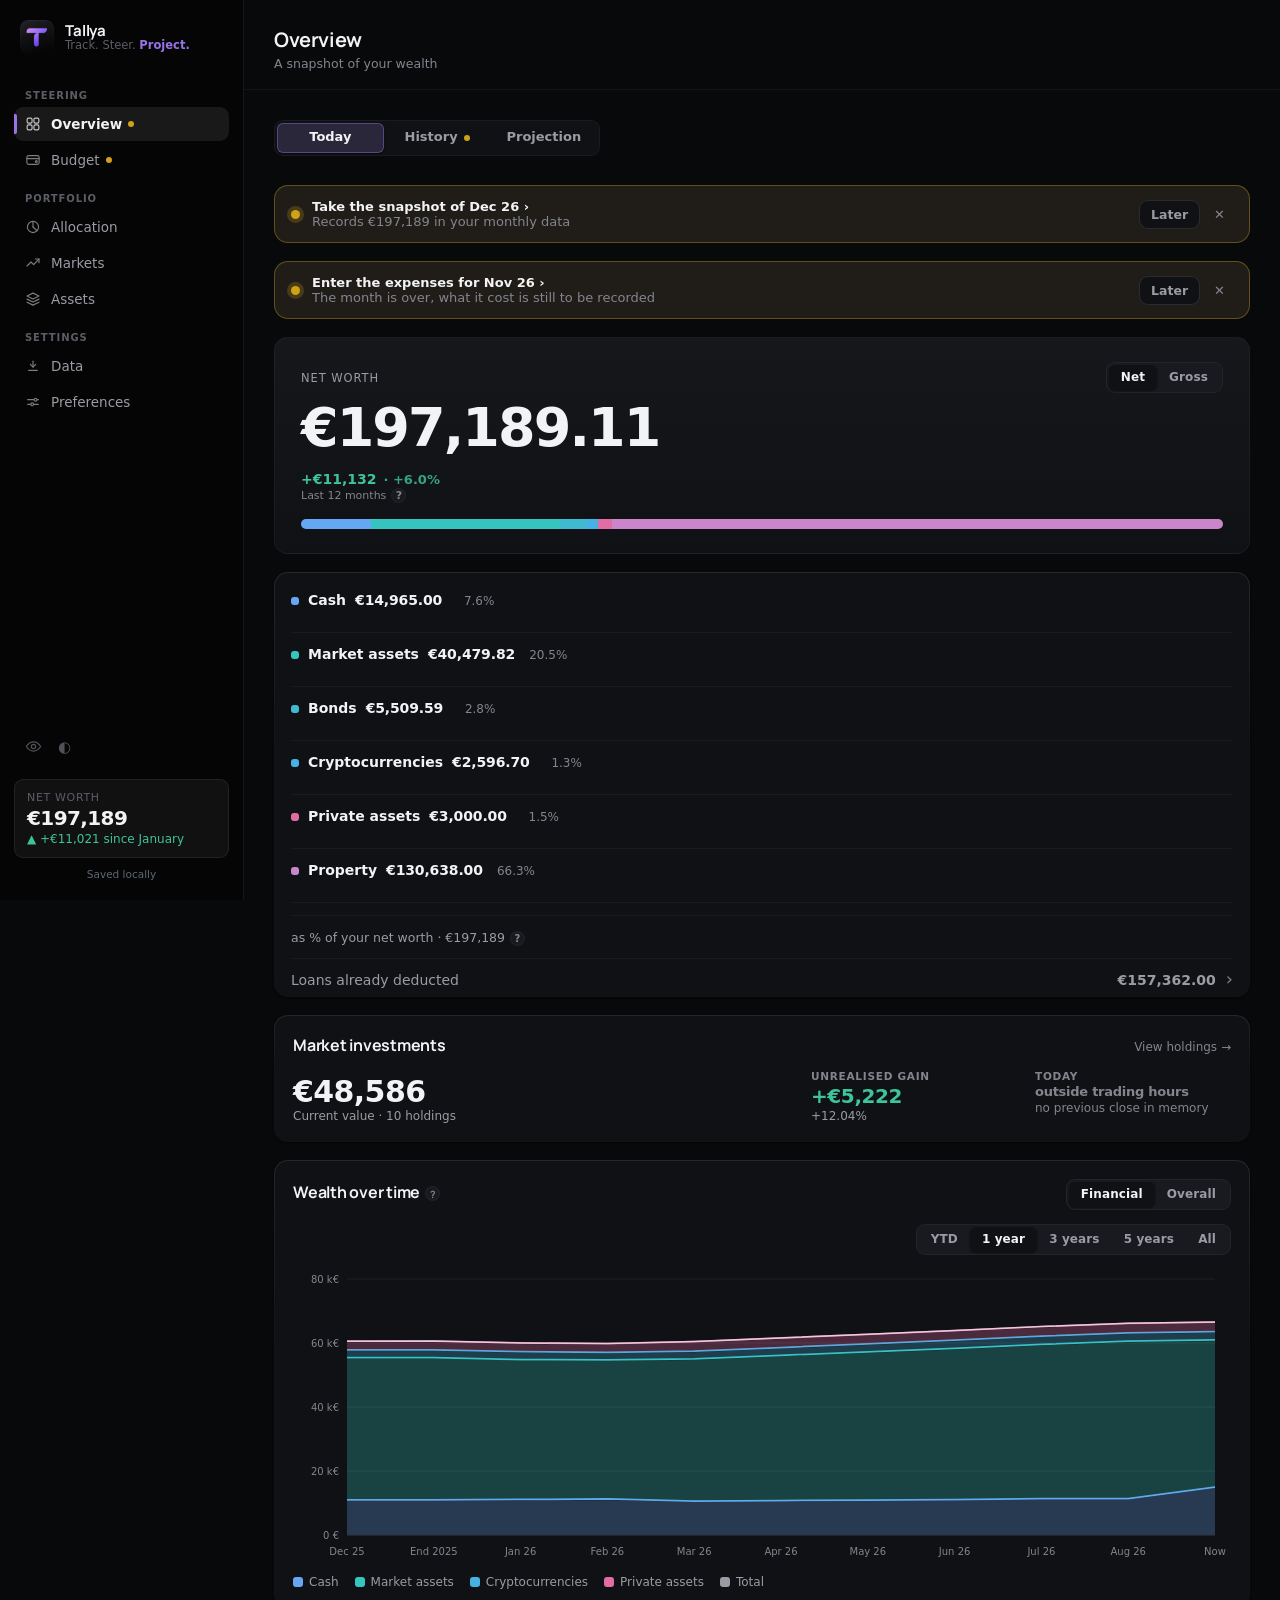
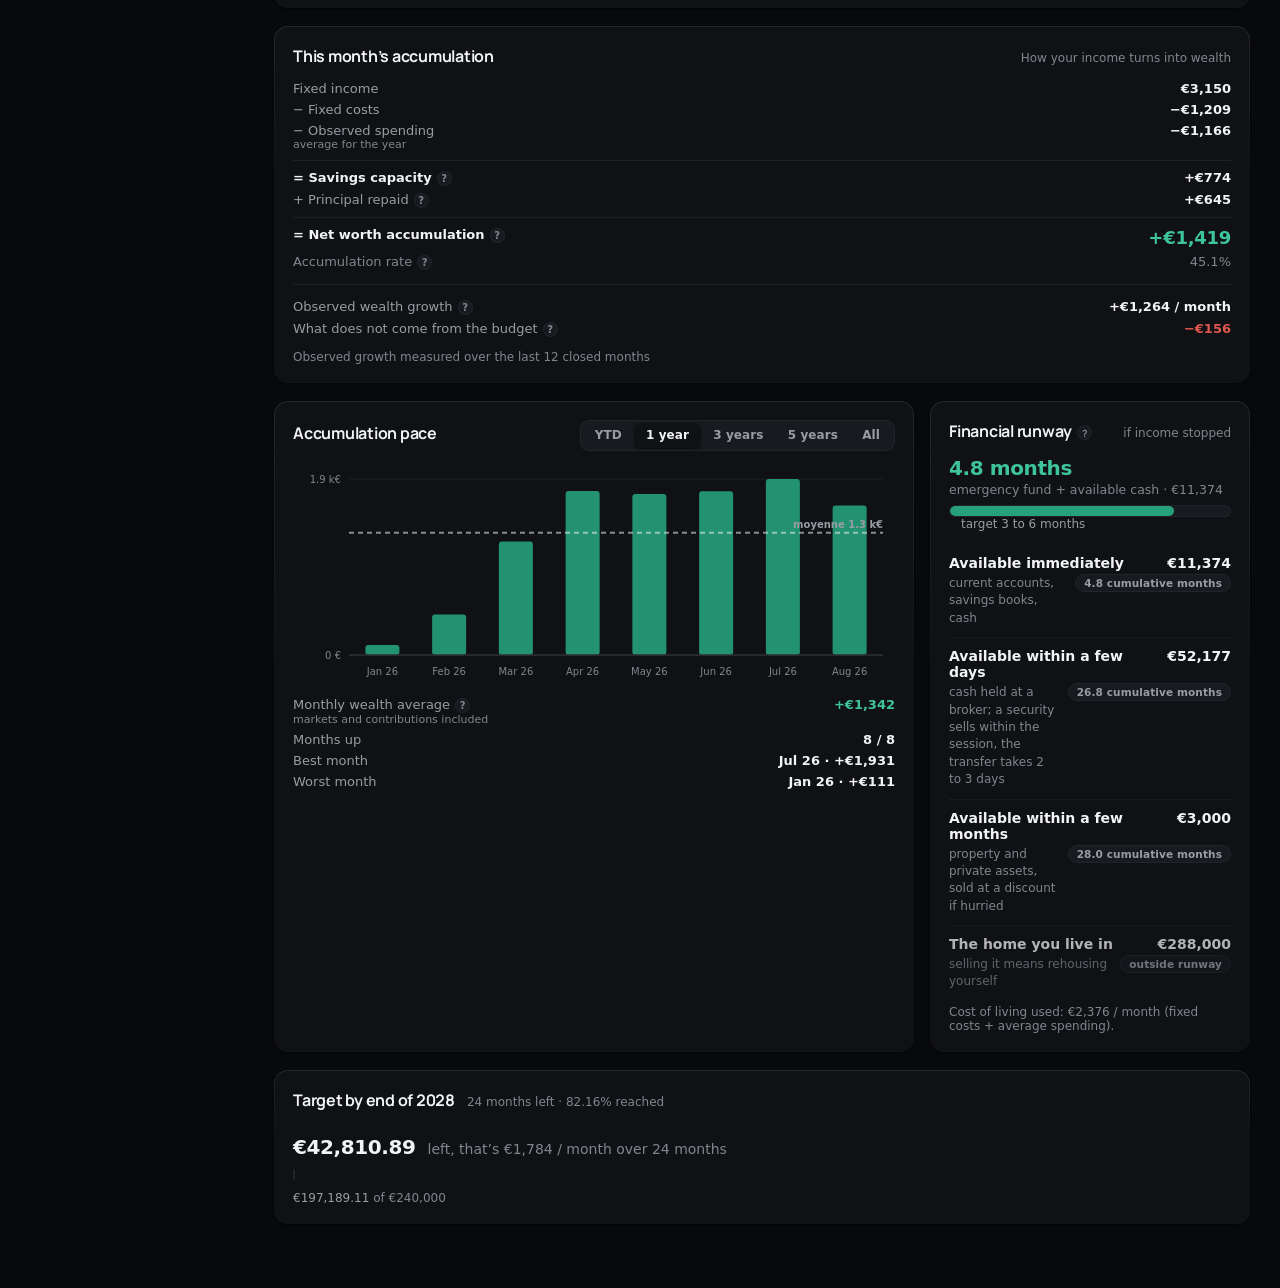
==== commit 7e120fb3: "Under "Gross", the header showed the change in net worth THE CHANGE DID NOT FOLLOW ITS TOGGLE. The h" ====
--- a/index.html
+++ b/index.html
@@ -48,7 +48,7 @@
 <meta name="theme-color" media="(prefers-color-scheme: dark)" content="#0e1116">
 <meta name="theme-color" content="#0e1116">
 <link rel="manifest" href="/manifest.webmanifest">
-<link rel="apple-touch-icon" href="/apple-touch-icon.png?v=2026-09-18b-demo">
+<link rel="apple-touch-icon" href="/apple-touch-icon.png?v=2026-09-18d-demo">
 <!-- Prechargement de la police des titres : sans lui, le navigateur ne la
      decouvre qu'apres analyse de styles.css et le nom bascule sous les yeux.
      `crossorigin` est obligatoire meme en meme origine — une police se
@@ -56,14 +56,14 @@
      doit coincider a l'octet pres avec l'url() de l'@font-face, sinon le
      fichier est telecharge deux fois. -->
 <link rel="preload" href="assets/manrope-latin.woff2" as="font" type="font/woff2" crossorigin>
-<link rel="stylesheet" href="assets/styles.css?v=2026-09-18b-demo">
-<link rel="icon" href="/icon-192.png?v=2026-09-18b-demo" type="image/png">
+<link rel="stylesheet" href="assets/styles.css?v=2026-09-18d-demo">
+<link rel="icon" href="/icon-192.png?v=2026-09-18d-demo" type="image/png">
 </head>
 <body>
 
 <div class="lancement" id="lancement" aria-hidden="true">
   <div class="lancement-marque">
-    <img src="/icon-192.png?v=2026-09-18b-demo" alt="" width="72" height="72">
+    <img src="/icon-192.png?v=2026-09-18d-demo" alt="" width="72" height="72">
     <span>Tallya</span>
 
     <em class="lancement-slogan"><span data-i18n="Suivre. Arbitrer.">Track. Steer.</span> <b data-i18n="Projeter.">Project.</b></em>
@@ -79,7 +79,7 @@
   </button>
 
   <a class="brand" href="#/overview" title="Retour à la vue d'ensemble">
-    <img class="brand-mark" src="/icon-192.png?v=2026-09-18b-demo" alt="" width="34" height="34">
+    <img class="brand-mark" src="/icon-192.png?v=2026-09-18d-demo" alt="" width="34" height="34">
     <div class="brand-text">
       <strong>Tallya</strong>
       
@@ -118,7 +118,7 @@
   <nav class="nav" id="nav">
     
     <div class="nav-tete">
-      <img class="brand-mark" src="/icon-192.png?v=2026-09-18b-demo" alt="" width="38" height="38">
+      <img class="brand-mark" src="/icon-192.png?v=2026-09-18d-demo" alt="" width="38" height="38">
       <div class="nav-tete-txt">
         <span class="sb-label" data-i18n="nav.networth">Net worth</span>
         <strong id="navNetWorth" class="val-masquable" role="button" tabindex="0"
@@ -232,14 +232,14 @@
 
 <div class="toast" id="toast" hidden></div>
 
-<script src="assets/i18n.js?v=2026-09-18b-demo"></script>
-<script src="assets/seed-budget.js?v=2026-09-18b-demo"></script>
-<script src="assets/seed.js?v=2026-09-18b-demo"></script>
-<script src="assets/store.js?v=2026-09-18b-demo"></script>
-<script src="assets/charts.js?v=2026-09-18b-demo"></script>
-<script src="assets/xlsx.js?v=2026-09-18b-demo"></script>
-<script src="assets/quotes.js?v=2026-09-18b-demo"></script>
-<script src="assets/cloudsync.js?v=2026-09-18b-demo"></script>
-<script src="assets/app.js?v=2026-09-18b-demo"></script>
+<script src="assets/i18n.js?v=2026-09-18d-demo"></script>
+<script src="assets/seed-budget.js?v=2026-09-18d-demo"></script>
+<script src="assets/seed.js?v=2026-09-18d-demo"></script>
+<script src="assets/store.js?v=2026-09-18d-demo"></script>
+<script src="assets/charts.js?v=2026-09-18d-demo"></script>
+<script src="assets/xlsx.js?v=2026-09-18d-demo"></script>
+<script src="assets/quotes.js?v=2026-09-18d-demo"></script>
+<script src="assets/cloudsync.js?v=2026-09-18d-demo"></script>
+<script src="assets/app.js?v=2026-09-18d-demo"></script>
 </body>
 </html>
--- a/assets/styles.css
+++ b/assets/styles.css
@@ -807,6 +807,9 @@
 
 .field { display: flex; flex-direction: column; gap: 5px; }
 .field label { font-size: 11.5px; color: var(--text-secondary); font-weight: 550; }
+.champ-par-part { display: flex; flex-direction: column; gap: 4px; margin-top: 7px;
+                  padding-left: 10px; border-left: 2px solid var(--grid); }
+.champ-par-part input { font-size: 13px; padding: 6px 8px; }
 .valeur-figee {
   margin: 0; align-self: start; padding: 7px 0;
   font-size: 13px; color: var(--text-secondary); font-style: italic;
@@ -1092,6 +1095,20 @@
 .hero-delta { display: flex; flex-direction: column; gap: 1px; }
 .hero-delta span { font-size: 11px; color: var(--muted); }
 .hero-delta b { font-size: 14px; font-weight: 600; }
+/* Le pourcentage vit DANS le montant, et pas a cote.
+
+   Il y est pour deux raisons. La couleur d'abord : `.hero-delta span` grise
+   tout ce qui suit le montant, et un pourcentage gris a cote d'un montant vert
+   dirait deux choses differentes du meme mouvement. En heritant du `b`, il
+   prend la couleur de hausse, de baisse ou de neutre sans qu'on la repete.
+   Le rang ensuite : l'oeil doit prendre le montant en premier. Un point plus
+   petit, un demi-cran de graisse en moins et un voile d'opacite suffisent a le
+   mettre second sans le rendre secondaire.
+
+   Le selecteur passe par `b` pour battre `.hero-delta span`, qui est plus
+   specifique que la classe seule. */
+.hero-delta b .hero-pct { font-size: 13px; font-weight: 550; color: inherit;
+                          opacity: .82; margin-left: 7px; letter-spacing: 0; }
 
 .up { color: var(--good-text); }
 .down { color: var(--critical); }
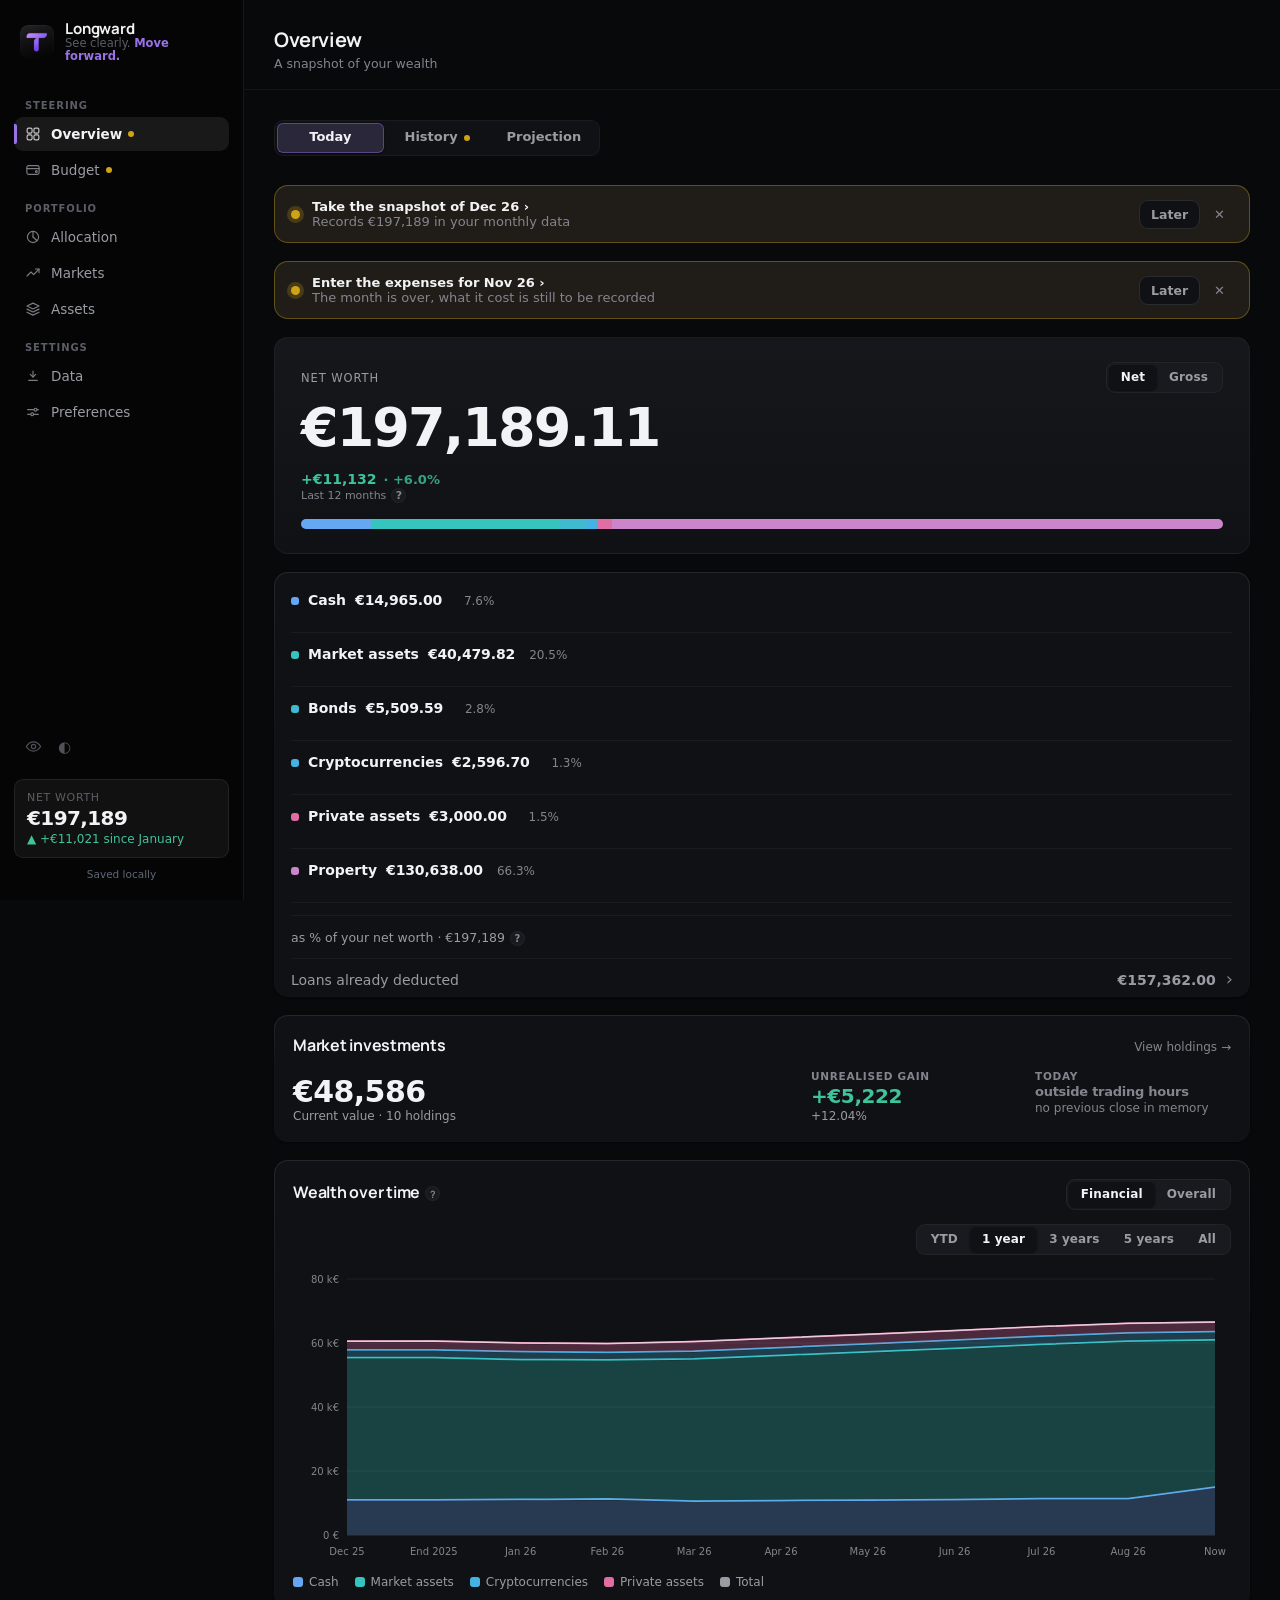
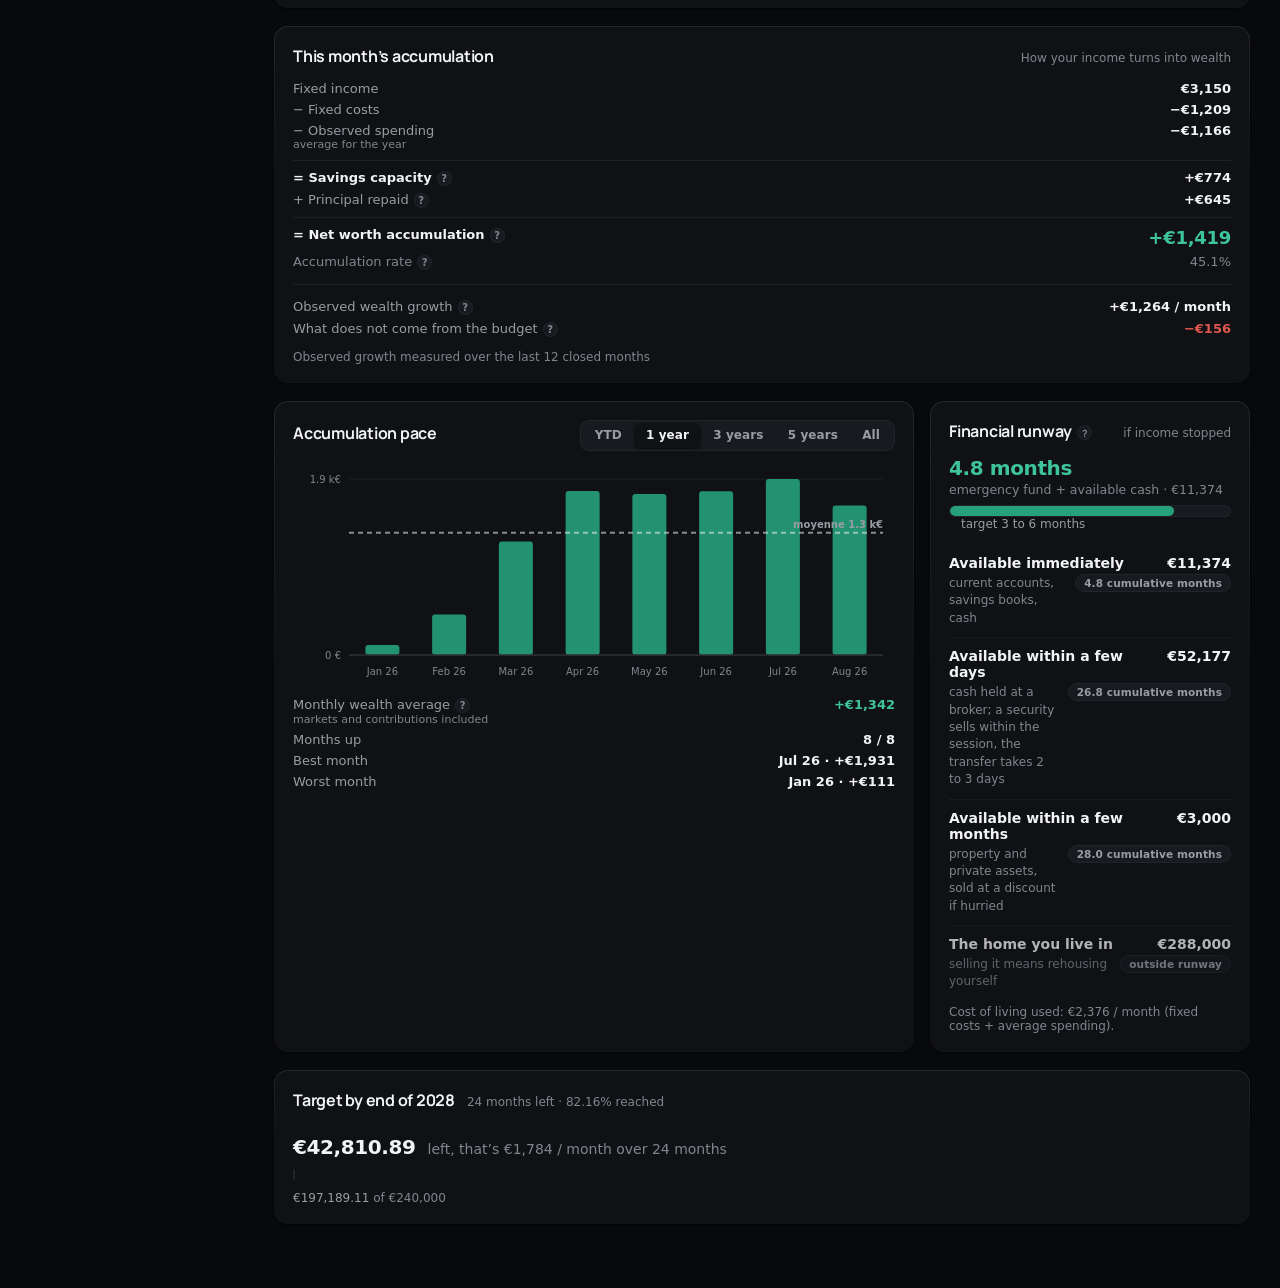
==== commit 85041066: "The application is called Longward The name changes everywhere it is shown, and in everything that s" ====
--- a/index.html
+++ b/index.html
@@ -8,22 +8,22 @@
      pincant : l'interdire est l'anti-motif que Safari refuse depuis iOS 10. -->
 <meta name="viewport" content="width=device-width, initial-scale=1, viewport-fit=cover">
 <meta name="format-detection" content="telephone=no,date=no,address=no">
-<title>Tallya</title>
+<title>Longward</title>
 <!-- La description que Google affiche sous le lien. `og:description` ne lui
      suffit pas : les reseaux sociaux lisent l'une, un moteur lit l'autre, et
      sans celle-ci il compose l'extrait avec ce qu'il trouve dans la page — sur
      une application rendue en JavaScript, il ne trouve presque rien. -->
-<meta name="description" content="Tallya, a personal wealth dashboard by Pierre-Louis FETET: accounts, markets, allocation, budget and projection. Zero dependencies, no build step, 750+ tests.">
+<meta name="description" content="Longward, a personal wealth dashboard by Pierre-Louis FETET: accounts, markets, allocation, budget and projection. Zero dependencies, no build step, 750+ tests.">
 <meta name="author" content="Pierre-Louis FETET">
 <meta name="google-site-verification" content="rctWphw3ZS93KFxrhuKJHalCdEqOY7g8SmfAVgTsvcM" />
 <script type="application/ld+json">
 {
   "@context": "https://schema.org",
   "@type": "SoftwareApplication",
-  "name": "Tallya",
+  "name": "Longward",
   "applicationCategory": "FinanceApplication",
   "operatingSystem": "Web",
-  "url": "https://tallya-demo.pages.dev/",
+  "url": "https://longward-demo.pages.dev/",
   "description": "A personal wealth dashboard: accounts, markets, allocation, budget and projection.",
   "license": "https://www.gnu.org/licenses/agpl-3.0.html",
   "author": {
@@ -35,20 +35,20 @@
 }
 </script>
 <meta property="og:type" content="website">
-<meta property="og:title" content="Tallya, a personal wealth dashboard">
+<meta property="og:title" content="Longward, a personal wealth dashboard">
 <meta property="og:description" content="Accounts, markets, allocation, budget, projection. Zero dependencies, no build step, 750+ tests. Live demo with fictional data.">
-<meta property="og:url" content="https://tallya-demo.pages.dev/">
-<meta property="og:image" content="https://tallya-demo.pages.dev/docs/desktop-overview.png">
+<meta property="og:url" content="https://longward-demo.pages.dev/">
+<meta property="og:image" content="https://longward-demo.pages.dev/docs/desktop-overview.png">
 <meta name="twitter:card" content="summary_large_image">
 <meta name="mobile-web-app-capable" content="yes">
 <meta name="apple-mobile-web-app-capable" content="yes">
 <meta name="apple-mobile-web-app-status-bar-style" content="black-translucent">
-<meta name="apple-mobile-web-app-title" content="Tallya">
+<meta name="apple-mobile-web-app-title" content="Longward">
 <meta name="theme-color" media="(prefers-color-scheme: light)" content="#f7f9fb">
 <meta name="theme-color" media="(prefers-color-scheme: dark)" content="#0e1116">
 <meta name="theme-color" content="#0e1116">
 <link rel="manifest" href="/manifest.webmanifest">
-<link rel="apple-touch-icon" href="/apple-touch-icon.png?v=2026-09-18d-demo">
+<link rel="apple-touch-icon" href="/apple-touch-icon.png?v=2026-09-18f-demo">
 <!-- Prechargement de la police des titres : sans lui, le navigateur ne la
      decouvre qu'apres analyse de styles.css et le nom bascule sous les yeux.
      `crossorigin` est obligatoire meme en meme origine — une police se
@@ -56,17 +56,17 @@
      doit coincider a l'octet pres avec l'url() de l'@font-face, sinon le
      fichier est telecharge deux fois. -->
 <link rel="preload" href="assets/manrope-latin.woff2" as="font" type="font/woff2" crossorigin>
-<link rel="stylesheet" href="assets/styles.css?v=2026-09-18d-demo">
-<link rel="icon" href="/icon-192.png?v=2026-09-18d-demo" type="image/png">
+<link rel="stylesheet" href="assets/styles.css?v=2026-09-18f-demo">
+<link rel="icon" href="/icon-192.png?v=2026-09-18f-demo" type="image/png">
 </head>
 <body>
 
 <div class="lancement" id="lancement" aria-hidden="true">
   <div class="lancement-marque">
-    <img src="/icon-192.png?v=2026-09-18d-demo" alt="" width="72" height="72">
-    <span>Tallya</span>
-
-    <em class="lancement-slogan"><span data-i18n="Suivre. Arbitrer.">Track. Steer.</span> <b data-i18n="Projeter.">Project.</b></em>
+    <img src="/icon-192.png?v=2026-09-18f-demo" alt="" width="72" height="72">
+    <span>Longward</span>
+
+    <em class="lancement-slogan"><span data-i18n="Voyez clair.">See clearly.</span> <b data-i18n="Avancez.">Move forward.</b></em>
   </div>
 </div>
 
@@ -79,11 +79,11 @@
   </button>
 
   <a class="brand" href="#/overview" title="Retour à la vue d'ensemble">
-    <img class="brand-mark" src="/icon-192.png?v=2026-09-18d-demo" alt="" width="34" height="34">
+    <img class="brand-mark" src="/icon-192.png?v=2026-09-18f-demo" alt="" width="34" height="34">
     <div class="brand-text">
-      <strong>Tallya</strong>
+      <strong>Longward</strong>
       
-      <span class="brand-sous"><span data-i18n="Suivre. Arbitrer.">Track. Steer.</span> <b data-i18n="Projeter.">Project.</b></span>
+      <span class="brand-sous"><span data-i18n="Voyez clair.">See clearly.</span> <b data-i18n="Avancez.">Move forward.</b></span>
       <span class="brand-vue" id="brandView"></span>
     </div>
   </a>
@@ -118,7 +118,7 @@
   <nav class="nav" id="nav">
     
     <div class="nav-tete">
-      <img class="brand-mark" src="/icon-192.png?v=2026-09-18d-demo" alt="" width="38" height="38">
+      <img class="brand-mark" src="/icon-192.png?v=2026-09-18f-demo" alt="" width="38" height="38">
       <div class="nav-tete-txt">
         <span class="sb-label" data-i18n="nav.networth">Net worth</span>
         <strong id="navNetWorth" class="val-masquable" role="button" tabindex="0"
@@ -232,14 +232,14 @@
 
 <div class="toast" id="toast" hidden></div>
 
-<script src="assets/i18n.js?v=2026-09-18d-demo"></script>
-<script src="assets/seed-budget.js?v=2026-09-18d-demo"></script>
-<script src="assets/seed.js?v=2026-09-18d-demo"></script>
-<script src="assets/store.js?v=2026-09-18d-demo"></script>
-<script src="assets/charts.js?v=2026-09-18d-demo"></script>
-<script src="assets/xlsx.js?v=2026-09-18d-demo"></script>
-<script src="assets/quotes.js?v=2026-09-18d-demo"></script>
-<script src="assets/cloudsync.js?v=2026-09-18d-demo"></script>
-<script src="assets/app.js?v=2026-09-18d-demo"></script>
+<script src="assets/i18n.js?v=2026-09-18f-demo"></script>
+<script src="assets/seed-budget.js?v=2026-09-18f-demo"></script>
+<script src="assets/seed.js?v=2026-09-18f-demo"></script>
+<script src="assets/store.js?v=2026-09-18f-demo"></script>
+<script src="assets/charts.js?v=2026-09-18f-demo"></script>
+<script src="assets/xlsx.js?v=2026-09-18f-demo"></script>
+<script src="assets/quotes.js?v=2026-09-18f-demo"></script>
+<script src="assets/cloudsync.js?v=2026-09-18f-demo"></script>
+<script src="assets/app.js?v=2026-09-18f-demo"></script>
 </body>
 </html>
--- a/assets/styles.css
+++ b/assets/styles.css
@@ -2781,6 +2781,34 @@
 .jm-eur.up, .jm-pct.up { color: var(--good); }
 .jm-eur.down, .jm-pct.down { color: var(--critical); }
 .jm-eur.flat, .jm-pct.flat { color: var(--text-secondary); }
+
+/* LE DEROULEMENT DE LA CARTE DU JOUR.
+
+   `overflow: hidden` n'est pose QUE pendant le mouvement, et c'est important :
+   en permanence, il rognerait une infobulle de colonne qui deborde du cadre.
+   Il vit donc sur la classe, que la vue retire des la fin.
+
+   La HAUTEUR N'EST PAS ANIMEE ICI. Elle l'a ete, et la regle ne servait a
+   rien : la vue se redessine en entier a chaque clic, et une transition ne
+   demarre pas sur un element qui vient d'etre insere. C'est la vue qui mene le
+   mouvement, par l'API d'animation, qui n'a pas besoin d'un etat d'avant. La
+   duree et la courbe vivent donc a cote du geste, dans `deroulerJour`. */
+.jour-lignes.jl-deroule { overflow: hidden; }
+
+@keyframes jour-entre {
+  from { opacity: 0; transform: translate3d(0, -6px, 0); }
+  to   { opacity: 1; transform: none; }
+}
+.jour-lignes.jl-deroule > * {
+  animation: jour-entre .3s cubic-bezier(.22, .61, .36, 1) backwards;
+}
+.jour-lignes.jl-deroule > :nth-child(2) { animation-delay: 40ms; }
+.jour-lignes.jl-deroule > :nth-child(3) { animation-delay: 80ms; }
+.jour-lignes.jl-deroule > :nth-child(n+4) { animation-delay: 110ms; }
+
+@media (prefers-reduced-motion: reduce) {
+  .jour-lignes.jl-deroule > * { animation: none; }
+}
 
 .jour-plus {
   display: block; width: 100%; margin-top: 10px; padding: 9px 8px;
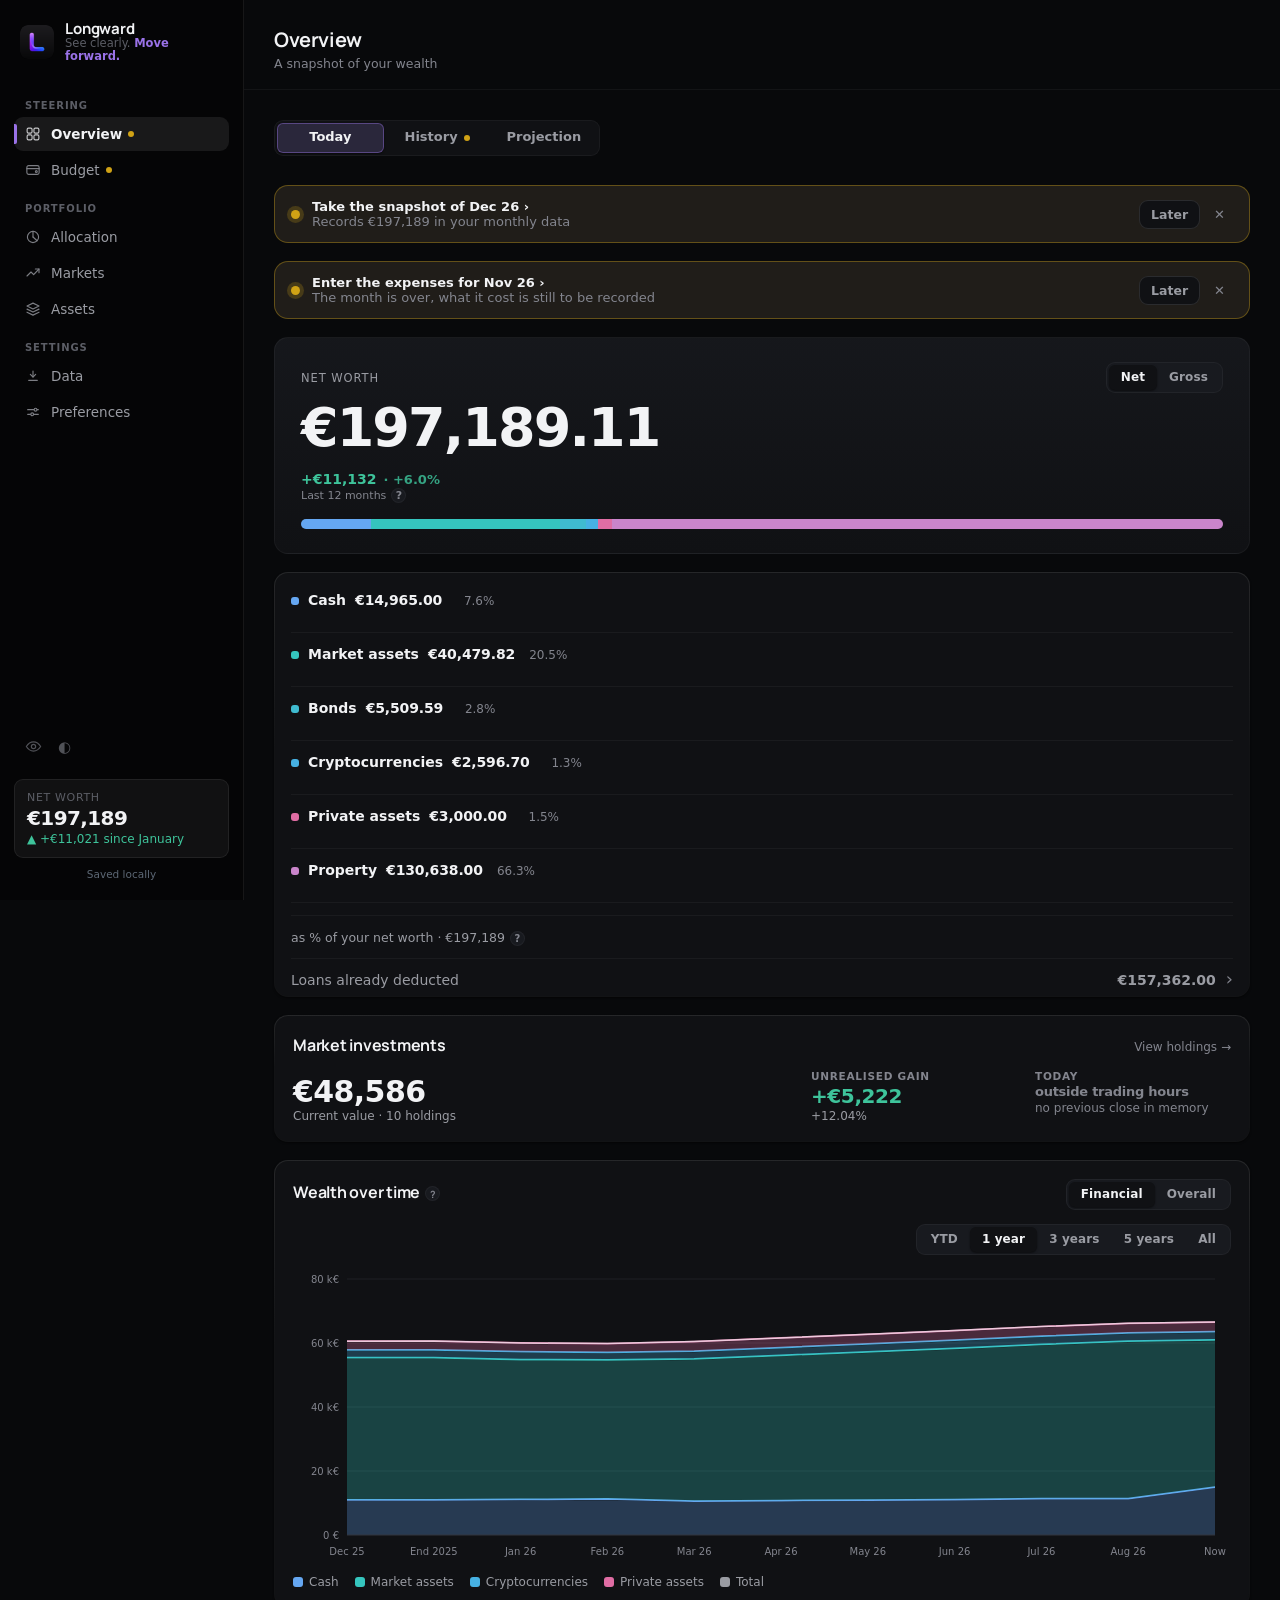
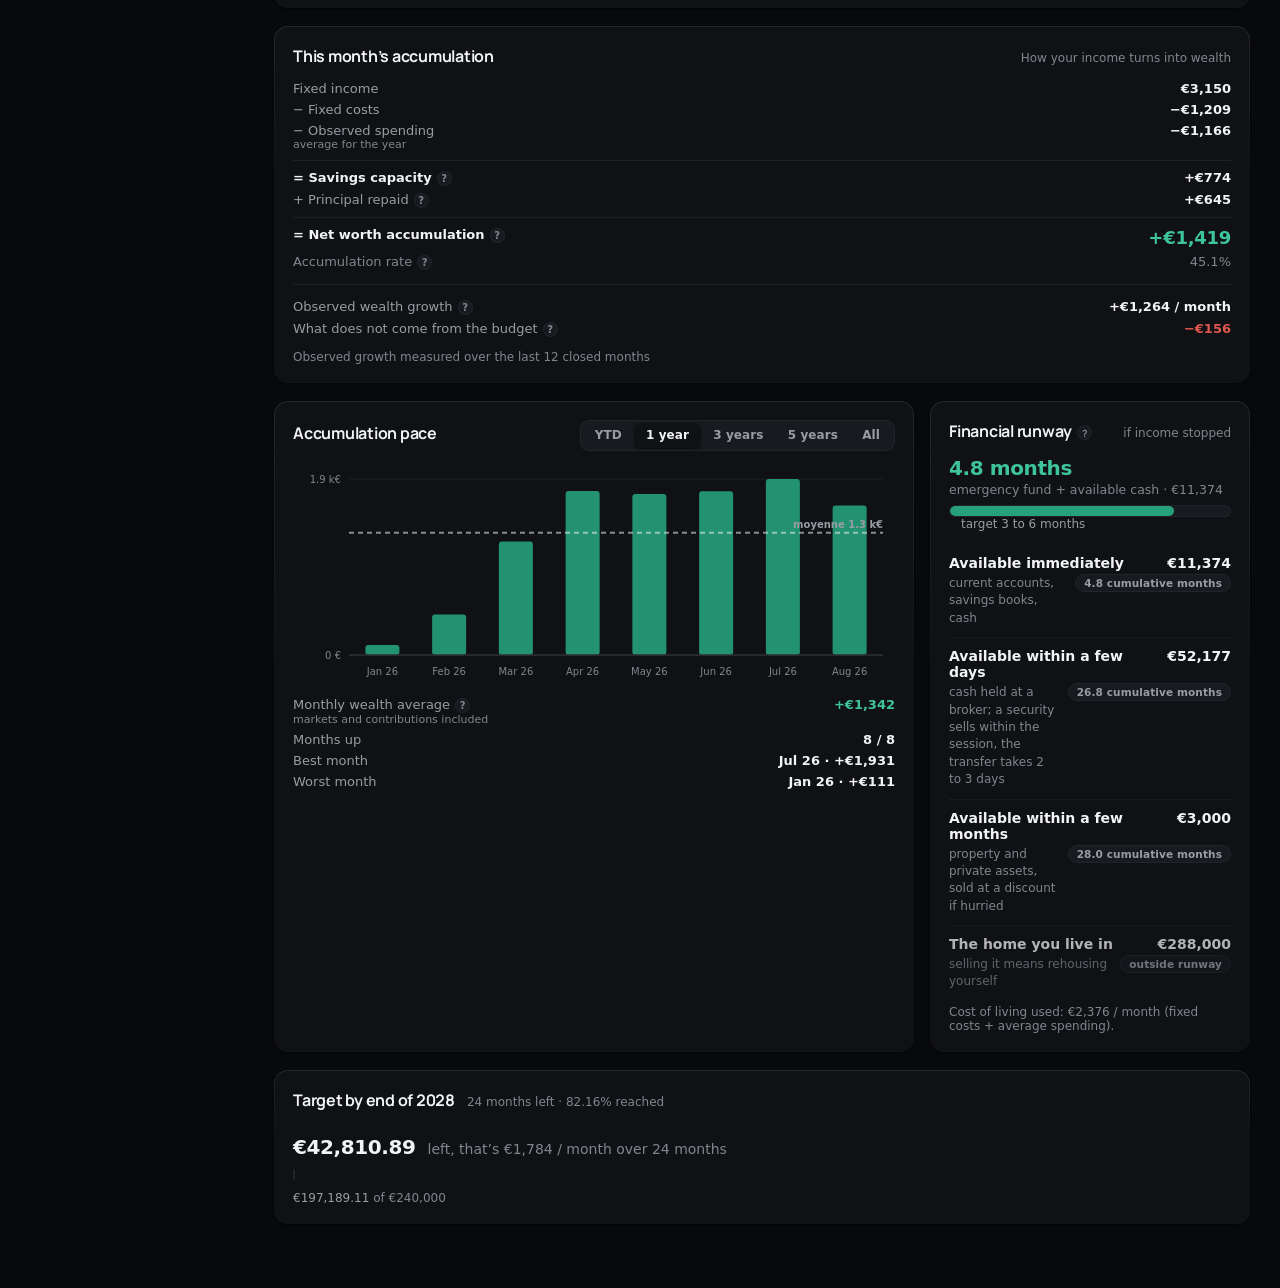
==== commit d005220d: "The four icons carry the L, and the script now composes their tile The former logo arrived already s" ====
--- a/index.html
+++ b/index.html
@@ -48,7 +48,7 @@
 <meta name="theme-color" media="(prefers-color-scheme: dark)" content="#0e1116">
 <meta name="theme-color" content="#0e1116">
 <link rel="manifest" href="/manifest.webmanifest">
-<link rel="apple-touch-icon" href="/apple-touch-icon.png?v=2026-09-18f-demo">
+<link rel="apple-touch-icon" href="/apple-touch-icon.png?v=2026-09-18h-demo">
 <!-- Prechargement de la police des titres : sans lui, le navigateur ne la
      decouvre qu'apres analyse de styles.css et le nom bascule sous les yeux.
      `crossorigin` est obligatoire meme en meme origine — une police se
@@ -56,17 +56,17 @@
      doit coincider a l'octet pres avec l'url() de l'@font-face, sinon le
      fichier est telecharge deux fois. -->
 <link rel="preload" href="assets/manrope-latin.woff2" as="font" type="font/woff2" crossorigin>
-<link rel="stylesheet" href="assets/styles.css?v=2026-09-18f-demo">
-<link rel="icon" href="/icon-192.png?v=2026-09-18f-demo" type="image/png">
+<link rel="stylesheet" href="assets/styles.css?v=2026-09-18h-demo">
+<link rel="icon" href="/icon-192.png?v=2026-09-18h-demo" type="image/png">
 </head>
 <body>
 
 <div class="lancement" id="lancement" aria-hidden="true">
   <div class="lancement-marque">
-    <img src="/icon-192.png?v=2026-09-18f-demo" alt="" width="72" height="72">
+    <img src="/icon-192.png?v=2026-09-18h-demo" alt="" width="72" height="72">
     <span>Longward</span>
 
-    <em class="lancement-slogan"><span data-i18n="Voyez clair.">See clearly.</span> <b data-i18n="Avancez.">Move forward.</b></em>
+    <em class="lancement-slogan"><span data-i18n="Vois clair.">See clearly.</span> <b data-i18n="Avance.">Move forward.</b></em>
   </div>
 </div>
 
@@ -79,11 +79,11 @@
   </button>
 
   <a class="brand" href="#/overview" title="Retour à la vue d'ensemble">
-    <img class="brand-mark" src="/icon-192.png?v=2026-09-18f-demo" alt="" width="34" height="34">
+    <img class="brand-mark" src="/icon-192.png?v=2026-09-18h-demo" alt="" width="34" height="34">
     <div class="brand-text">
       <strong>Longward</strong>
       
-      <span class="brand-sous"><span data-i18n="Voyez clair.">See clearly.</span> <b data-i18n="Avancez.">Move forward.</b></span>
+      <span class="brand-sous"><span data-i18n="Vois clair.">See clearly.</span> <b data-i18n="Avance.">Move forward.</b></span>
       <span class="brand-vue" id="brandView"></span>
     </div>
   </a>
@@ -118,7 +118,7 @@
   <nav class="nav" id="nav">
     
     <div class="nav-tete">
-      <img class="brand-mark" src="/icon-192.png?v=2026-09-18f-demo" alt="" width="38" height="38">
+      <img class="brand-mark" src="/icon-192.png?v=2026-09-18h-demo" alt="" width="38" height="38">
       <div class="nav-tete-txt">
         <span class="sb-label" data-i18n="nav.networth">Net worth</span>
         <strong id="navNetWorth" class="val-masquable" role="button" tabindex="0"
@@ -232,14 +232,14 @@
 
 <div class="toast" id="toast" hidden></div>
 
-<script src="assets/i18n.js?v=2026-09-18f-demo"></script>
-<script src="assets/seed-budget.js?v=2026-09-18f-demo"></script>
-<script src="assets/seed.js?v=2026-09-18f-demo"></script>
-<script src="assets/store.js?v=2026-09-18f-demo"></script>
-<script src="assets/charts.js?v=2026-09-18f-demo"></script>
-<script src="assets/xlsx.js?v=2026-09-18f-demo"></script>
-<script src="assets/quotes.js?v=2026-09-18f-demo"></script>
-<script src="assets/cloudsync.js?v=2026-09-18f-demo"></script>
-<script src="assets/app.js?v=2026-09-18f-demo"></script>
+<script src="assets/i18n.js?v=2026-09-18h-demo"></script>
+<script src="assets/seed-budget.js?v=2026-09-18h-demo"></script>
+<script src="assets/seed.js?v=2026-09-18h-demo"></script>
+<script src="assets/store.js?v=2026-09-18h-demo"></script>
+<script src="assets/charts.js?v=2026-09-18h-demo"></script>
+<script src="assets/xlsx.js?v=2026-09-18h-demo"></script>
+<script src="assets/quotes.js?v=2026-09-18h-demo"></script>
+<script src="assets/cloudsync.js?v=2026-09-18h-demo"></script>
+<script src="assets/app.js?v=2026-09-18h-demo"></script>
 </body>
 </html>
